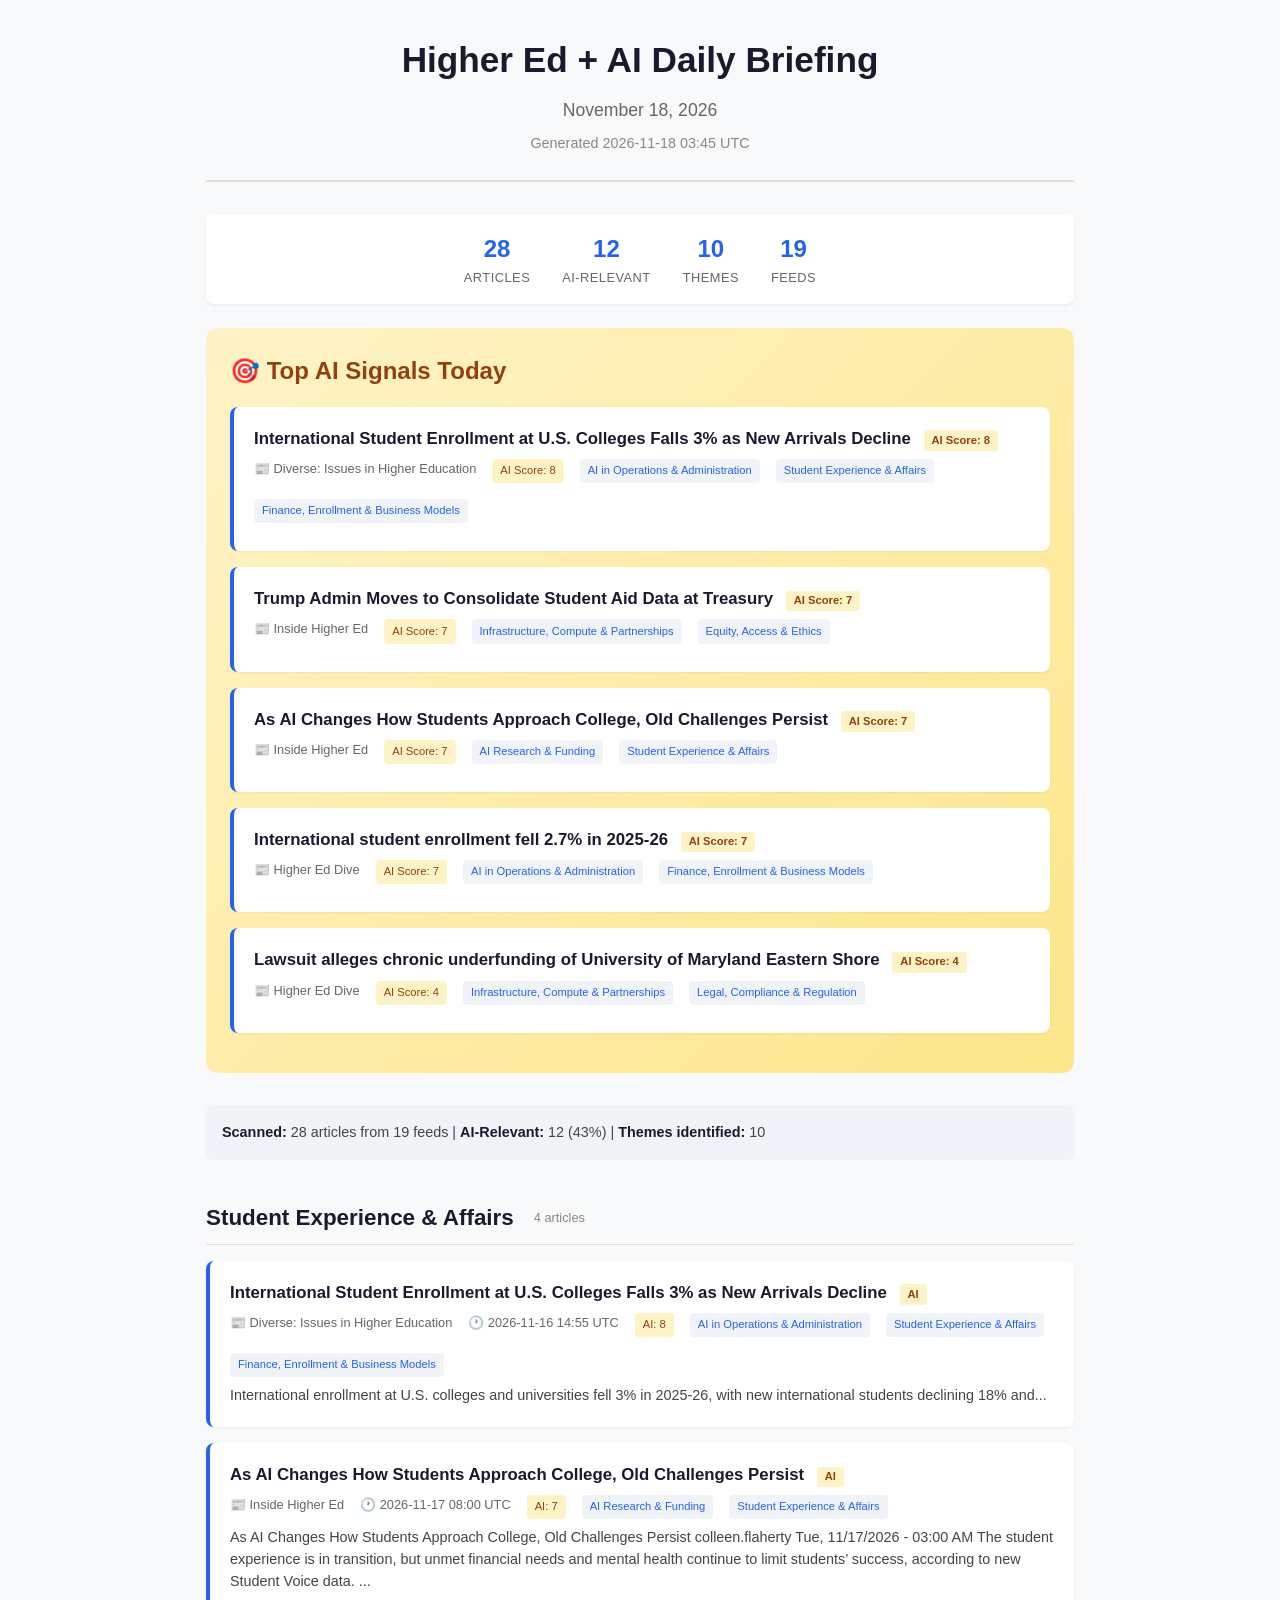
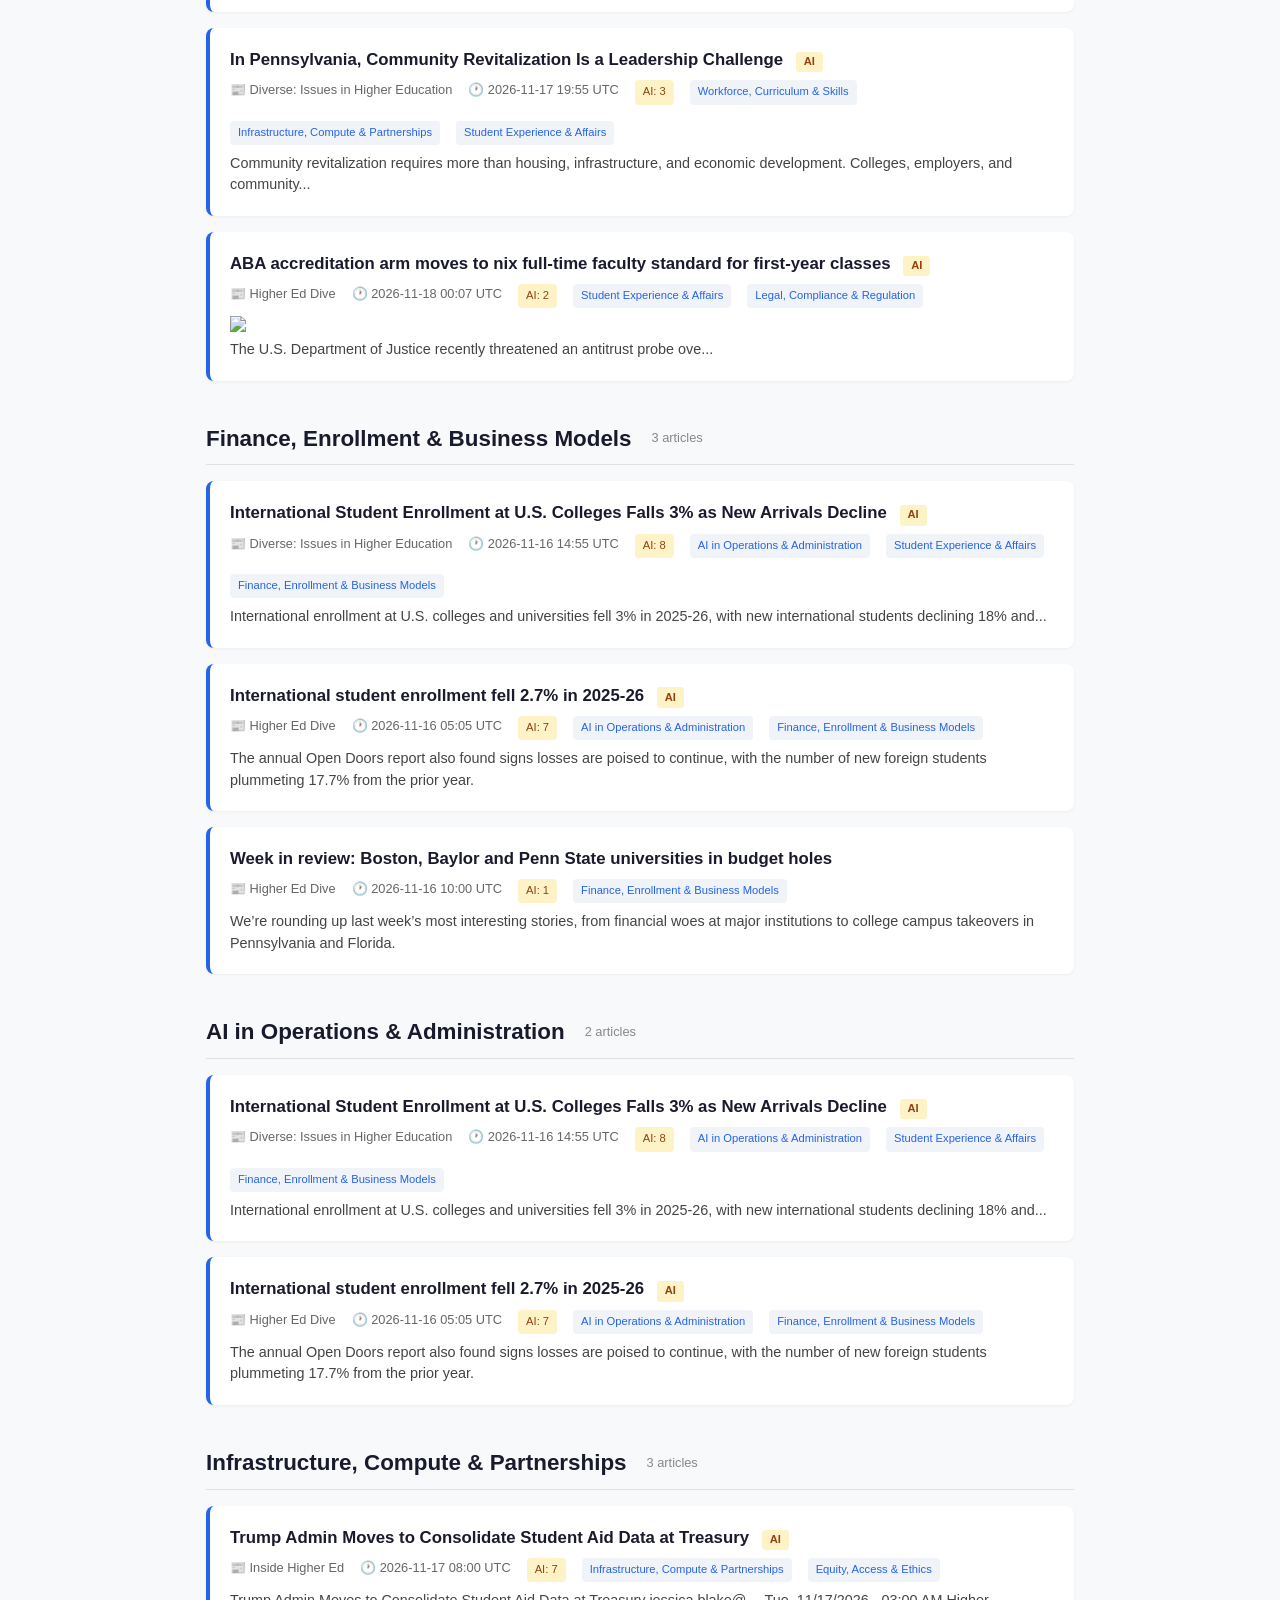
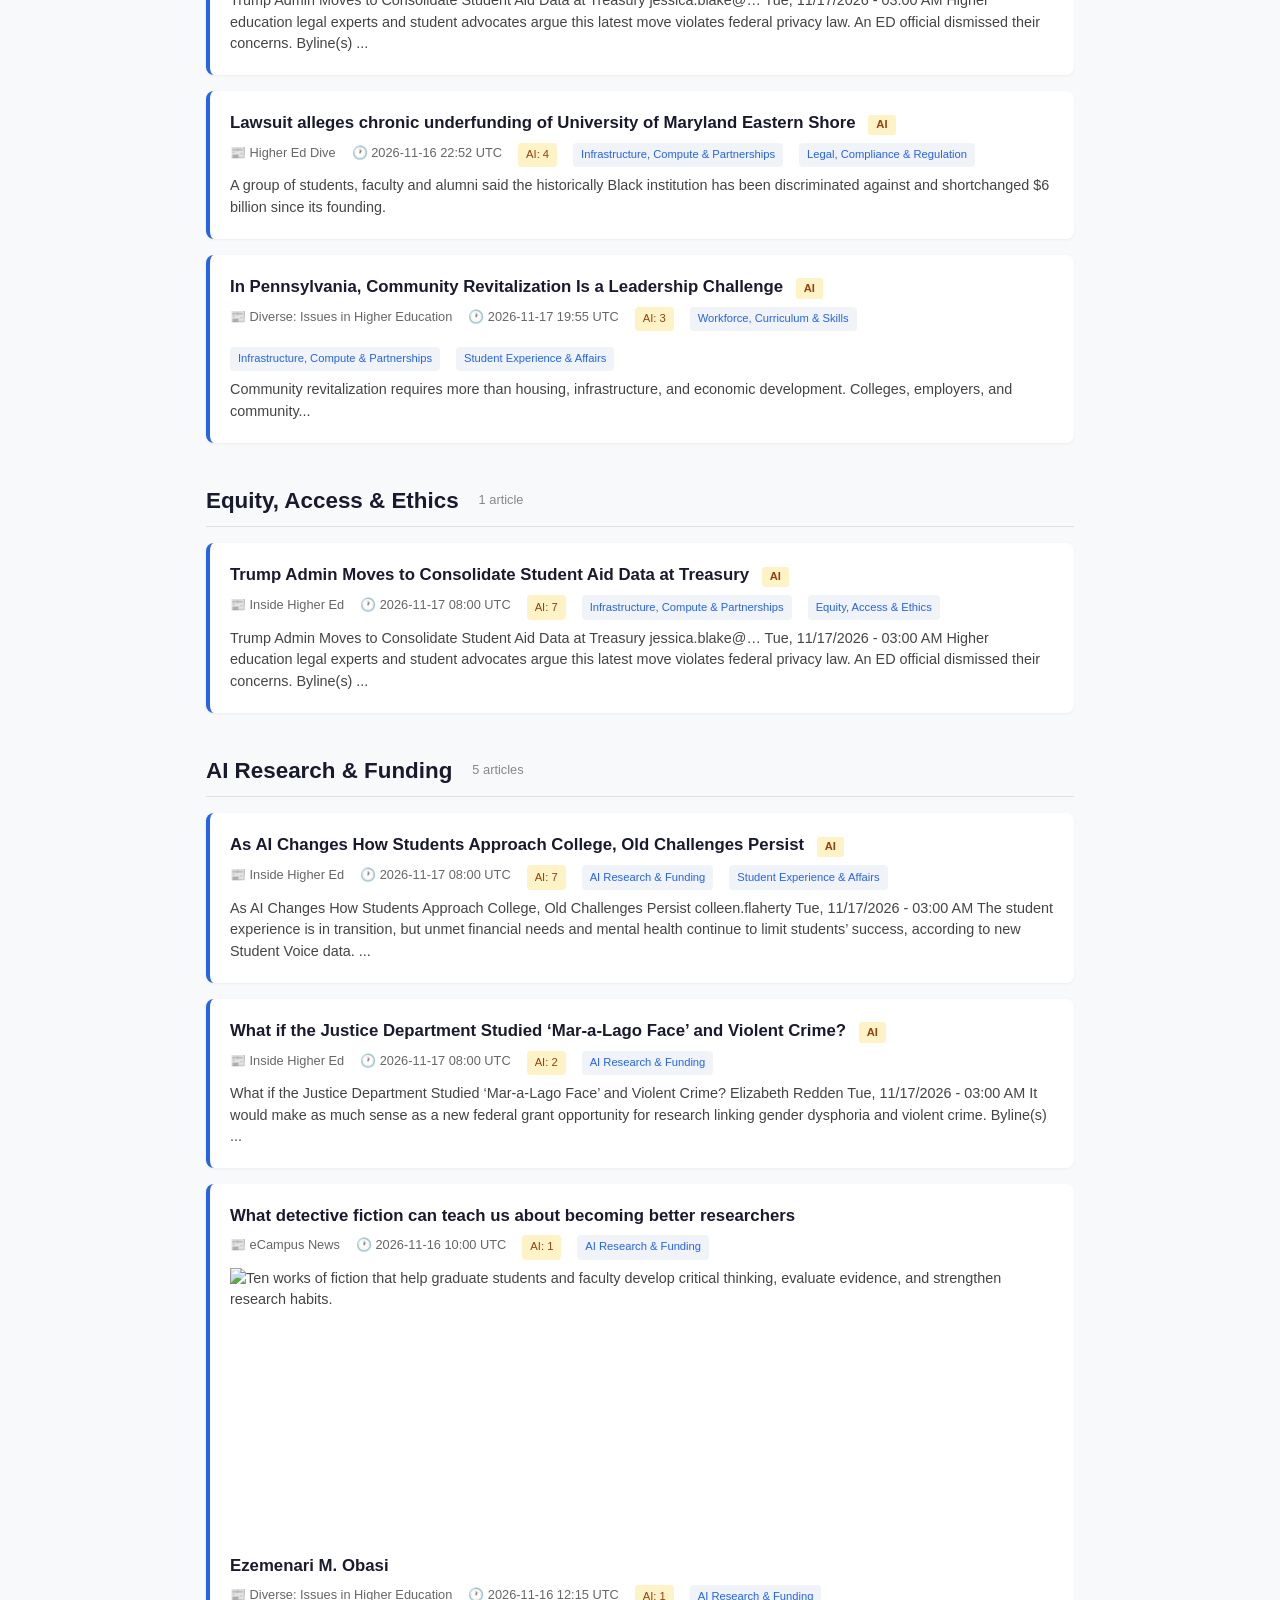
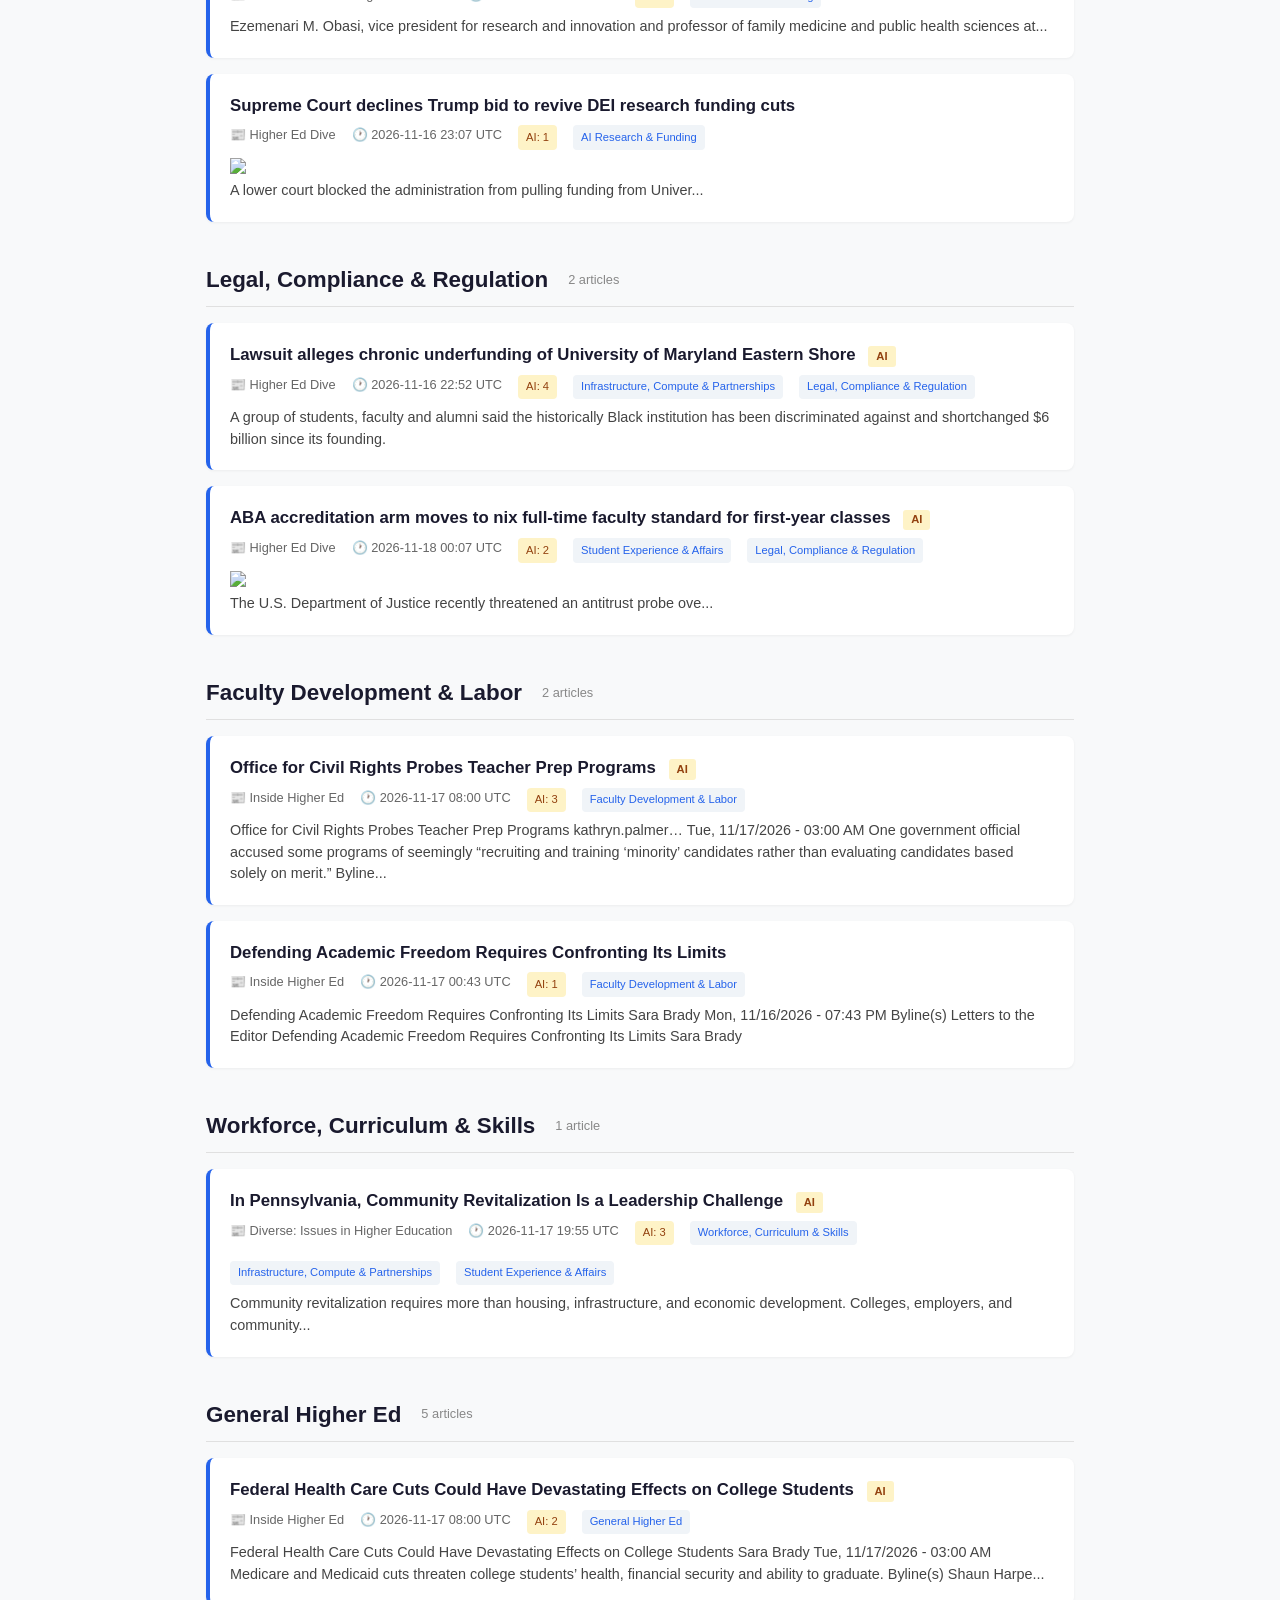
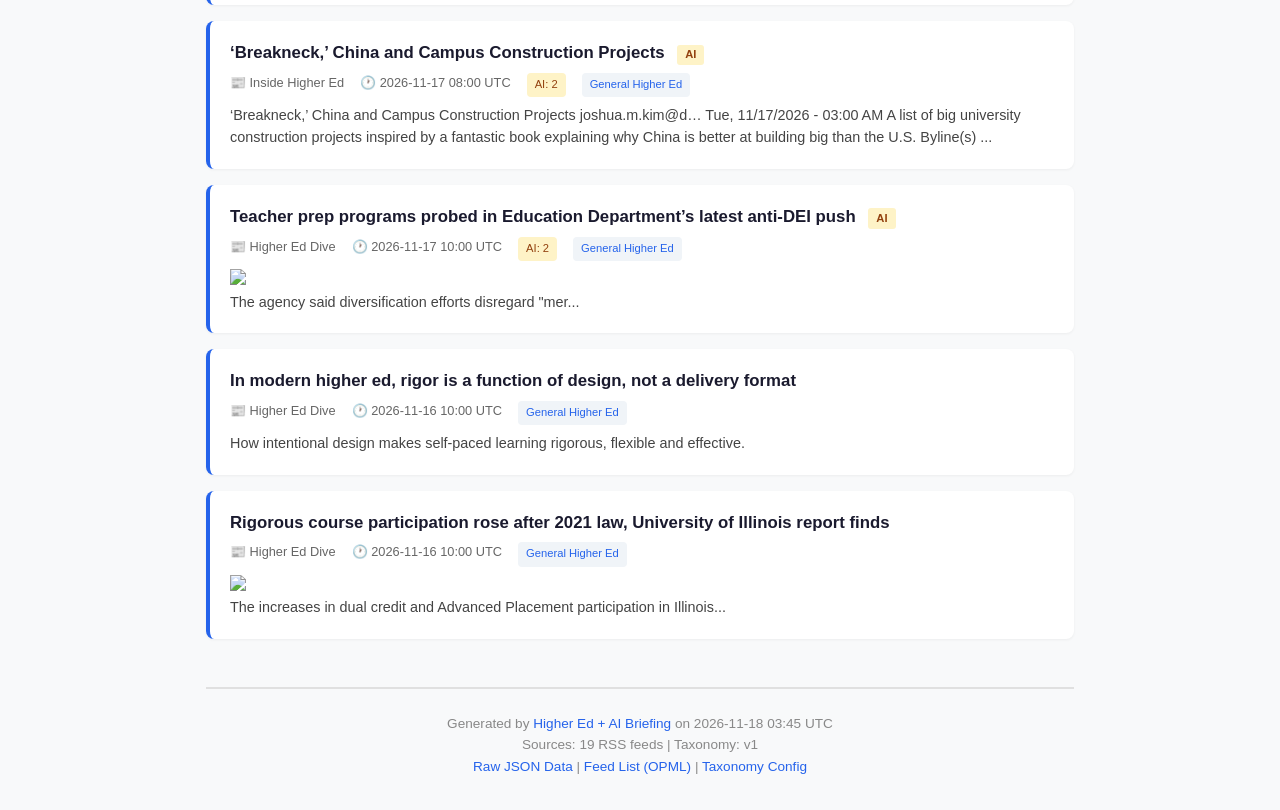
==== docs/index.html @ 95e01eb3 "Initial commit: Higher Ed + AI Daily Briefing" ====
<!DOCTYPE html>
<html lang="en">
<head>
    <meta charset="UTF-8">
    <meta name="viewport" content="width=device-width, initial-scale=1.0">
    <title>Higher Ed + AI Daily Briefing — November 18, 2026</title>
    <style>
        * { box-sizing: border-box; margin: 0; padding: 0; }
        body {
            font-family: -apple-system, BlinkMacSystemFont, 'Segoe UI', Roboto, Oxygen, Ubuntu, sans-serif;
            line-height: 1.6;
            color: #1a1a2e;
            background: #f8f9fa;
            max-width: 900px;
            margin: 0 auto;
            padding: 2rem 1rem;
        }
        header {
            text-align: center;
            margin-bottom: 2rem;
            padding-bottom: 1.5rem;
            border-bottom: 2px solid #e0e0e0;
        }
        h1 { font-size: 2.2rem; color: #1a1a2e; margin-bottom: 0.5rem; }
        .subtitle { color: #666; font-size: 1.1rem; }
        .meta { color: #888; font-size: 0.9rem; margin-top: 0.5rem; }

        .stats-bar {
            display: flex;
            justify-content: center;
            gap: 2rem;
            margin: 1.5rem 0;
            padding: 1rem;
            background: white;
            border-radius: 8px;
            box-shadow: 0 2px 4px rgba(0,0,0,0.05);
            flex-wrap: wrap;
        }
        .stat { text-align: center; }
        .stat-value { font-size: 1.5rem; font-weight: 700; color: #2563eb; }
        .stat-label { font-size: 0.8rem; color: #666; text-transform: uppercase; letter-spacing: 0.5px; }

        .section { margin: 2.5rem 0; }
        .section-header {
            display: flex;
            align-items: center;
            gap: 0.75rem;
            margin-bottom: 1rem;
            padding-bottom: 0.5rem;
            border-bottom: 1px solid #e0e0e0;
        }
        .section-header h2 { font-size: 1.4rem; color: #1a1a2e; }
        .theme-badge {
            background: #2563eb;
            color: white;
            padding: 0.2rem 0.6rem;
            border-radius: 4px;
            font-size: 0.75rem;
            font-weight: 600;
        }

        .article-list { list-style: none; }
        .article-item {
            background: white;
            border-radius: 8px;
            padding: 1.25rem;
            margin-bottom: 1rem;
            box-shadow: 0 1px 3px rgba(0,0,0,0.05);
            border-left: 4px solid #2563eb;
            transition: transform 0.15s, box-shadow 0.15s;
        }
        .article-item:hover {
            transform: translateY(-2px);
            box-shadow: 0 4px 12px rgba(0,0,0,0.1);
        }
        .article-title {
            font-size: 1.05rem;
            font-weight: 600;
            color: #1a1a2e;
            margin-bottom: 0.5rem;
            line-height: 1.4;
        }
        .article-title a { color: inherit; text-decoration: none; }
        .article-title a:hover { color: #2563eb; text-decoration: underline; }
        .article-meta {
            display: flex;
            flex-wrap: wrap;
            gap: 1rem;
            font-size: 0.8rem;
            color: #666;
            margin-bottom: 0.5rem;
        }
        .meta-tag {
            display: inline-flex;
            align-items: center;
            gap: 0.3rem;
            background: #f0f4f8;
            padding: 0.2rem 0.5rem;
            border-radius: 4px;
            font-size: 0.7rem;
            font-weight: 500;
            color: #2563eb;
        }
        .ai-score {
            background: #fef3c7;
            color: #92400e;
        }
        .article-summary {
            font-size: 0.9rem;
            color: #444;
            line-height: 1.5;
        }

        .top-signals {
            background: linear-gradient(135deg, #fef3c7 0%, #fde68a 100%);
            border-radius: 12px;
            padding: 1.5rem;
            margin-bottom: 2rem;
        }
        .top-signals h2 { color: #92400e; margin-bottom: 1rem; }

        .stats-summary {
            background: #f0f4f8;
            border-radius: 8px;
            padding: 1rem;
            margin: 1.5rem 0;
            font-size: 0.9rem;
            color: #444;
        }
        .stats-summary strong { color: #1a1a2e; }

        .ai-badge {
            display: inline-block;
            background: #fef3c7;
            color: #92400e;
            padding: 0.15rem 0.5rem;
            border-radius: 3px;
            font-size: 0.7rem;
            font-weight: 600;
            margin-left: 0.5rem;
        }

        footer {
            margin-top: 3rem;
            padding-top: 1.5rem;
            border-top: 2px solid #e0e0e0;
            text-align: center;
            color: #888;
            font-size: 0.85rem;
        }
        footer a { color: #2563eb; text-decoration: none; }
        footer a:hover { text-decoration: underline; }

        .theme-count { color: #888; font-size: 0.8rem; margin-left: 0.5rem; }

        @media (max-width: 600px) {
            body { padding: 1rem; }
            h1 { font-size: 1.8rem; }
            .stats-bar { gap: 1rem; }
            .article-item { padding: 1rem; }
        }
    </style>
</head>
<body>
    <header>
        <h1>Higher Ed + AI Daily Briefing</h1>
        <div class="subtitle">November 18, 2026</div>
        <div class="meta">Generated 2026-11-18 03:45 UTC</div>
    </header>

    <div class="stats-bar">
        <div class="stat">
            <div class="stat-value">28</div>
            <div class="stat-label">Articles</div>
        </div>
        <div class="stat">
            <div class="stat-value">12</div>
            <div class="stat-label">AI-Relevant</div>
        </div>
        <div class="stat">
            <div class="stat-value">10</div>
            <div class="stat-label">Themes</div>
        </div>
        <div class="stat">
            <div class="stat-value">19</div>
            <div class="stat-label">Feeds</div>
        </div>
    </div>

    
    <section class="top-signals">
        <h2>🎯 Top AI Signals Today</h2>
        <ul class="article-list">
            
            <li class="article-item">
                <div class="article-title">
                    <a href="https://www.theeduledger.com/institutions/article/16541567/international-student-enrollment-at-us-colleges-falls-3-as-new-arrivals-decline" target="_blank" rel="noopener">International Student Enrollment at U.S. Colleges Falls 3% as New Arrivals Decline</a>
                    <span class="ai-badge">AI Score: 8</span>
                </div>
                <div class="article-meta">
                    <span>📰 Diverse: Issues in Higher Education</span>
                    <span class="meta-tag ai-score">AI Score: 8</span>
                    
                    <span class="meta-tag">AI in Operations & Administration</span>
                    
                    <span class="meta-tag">Student Experience & Affairs</span>
                    
                    <span class="meta-tag">Finance, Enrollment & Business Models</span>
                    
                </div>
            </li>
            
            <li class="article-item">
                <div class="article-title">
                    <a href="https://www.insidehighered.com/news/government/student-aid-policy/2026/11/17/trump-admin-consolidate-student-aid-data-treasury" target="_blank" rel="noopener">Trump Admin Moves to Consolidate Student Aid Data at Treasury</a>
                    <span class="ai-badge">AI Score: 7</span>
                </div>
                <div class="article-meta">
                    <span>📰 Inside Higher Ed</span>
                    <span class="meta-tag ai-score">AI Score: 7</span>
                    
                    <span class="meta-tag">Infrastructure, Compute & Partnerships</span>
                    
                    <span class="meta-tag">Equity, Access & Ethics</span>
                    
                </div>
            </li>
            
            <li class="article-item">
                <div class="article-title">
                    <a href="https://www.insidehighered.com/news/student-success/academic-life/2026/11/17/ai-changing-college-old-challenges-persist" target="_blank" rel="noopener">As AI Changes How Students Approach College, Old Challenges Persist</a>
                    <span class="ai-badge">AI Score: 7</span>
                </div>
                <div class="article-meta">
                    <span>📰 Inside Higher Ed</span>
                    <span class="meta-tag ai-score">AI Score: 7</span>
                    
                    <span class="meta-tag">AI Research & Funding</span>
                    
                    <span class="meta-tag">Student Experience & Affairs</span>
                    
                </div>
            </li>
            
            <li class="article-item">
                <div class="article-title">
                    <a href="https://www.highereddive.com/news/international-student-enrollment-fell-27-in-2025-26/874661/" target="_blank" rel="noopener">International student enrollment fell 2.7% in 2025-26</a>
                    <span class="ai-badge">AI Score: 7</span>
                </div>
                <div class="article-meta">
                    <span>📰 Higher Ed Dive</span>
                    <span class="meta-tag ai-score">AI Score: 7</span>
                    
                    <span class="meta-tag">AI in Operations & Administration</span>
                    
                    <span class="meta-tag">Finance, Enrollment & Business Models</span>
                    
                </div>
            </li>
            
            <li class="article-item">
                <div class="article-title">
                    <a href="https://www.highereddive.com/news/lawsuit-alleges-chronic-underfunding-of-university-of-maryland-eastern-shor/874815/" target="_blank" rel="noopener">Lawsuit alleges chronic underfunding of University of Maryland Eastern Shore</a>
                    <span class="ai-badge">AI Score: 4</span>
                </div>
                <div class="article-meta">
                    <span>📰 Higher Ed Dive</span>
                    <span class="meta-tag ai-score">AI Score: 4</span>
                    
                    <span class="meta-tag">Infrastructure, Compute & Partnerships</span>
                    
                    <span class="meta-tag">Legal, Compliance & Regulation</span>
                    
                </div>
            </li>
            
        </ul>
    </section>
    

    <div class="stats-summary">
        <strong>Scanned:</strong> 28 articles from 19 feeds |
        <strong>AI-Relevant:</strong> 12 (43%) |
        <strong>Themes identified:</strong> 10
    </div>

    
    <section class="section">
        <div class="section-header">
            <h2>Student Experience & Affairs</h2>
            <span class="theme-count">4 articles</span>
        </div>
        <ul class="article-list">
            
            <li class="article-item">
                <div class="article-title">
                    <a href="https://www.theeduledger.com/institutions/article/16541567/international-student-enrollment-at-us-colleges-falls-3-as-new-arrivals-decline" target="_blank" rel="noopener">International Student Enrollment at U.S. Colleges Falls 3% as New Arrivals Decline</a>
                    
                    <span class="ai-badge">AI</span>
                    
                </div>
                <div class="article-meta">
                    <span>📰 Diverse: Issues in Higher Education</span>
                    
                    <span>🕐 2026-11-16 14:55 UTC</span>
                    
                    
                    <span class="meta-tag ai-score">AI: 8</span>
                    
                    
                    <span class="meta-tag">AI in Operations & Administration</span>
                    
                    <span class="meta-tag">Student Experience & Affairs</span>
                    
                    <span class="meta-tag">Finance, Enrollment & Business Models</span>
                    
                </div>
                
                <div class="article-summary">
                    International enrollment at U.S. colleges and universities fell 3% in 2025-26, with new international students declining 18% and...
                </div>
                
            </li>
            
            <li class="article-item">
                <div class="article-title">
                    <a href="https://www.insidehighered.com/news/student-success/academic-life/2026/11/17/ai-changing-college-old-challenges-persist" target="_blank" rel="noopener">As AI Changes How Students Approach College, Old Challenges Persist</a>
                    
                    <span class="ai-badge">AI</span>
                    
                </div>
                <div class="article-meta">
                    <span>📰 Inside Higher Ed</span>
                    
                    <span>🕐 2026-11-17 08:00 UTC</span>
                    
                    
                    <span class="meta-tag ai-score">AI: 7</span>
                    
                    
                    <span class="meta-tag">AI Research & Funding</span>
                    
                    <span class="meta-tag">Student Experience & Affairs</span>
                    
                </div>
                
                <div class="article-summary">
                    As AI Changes How Students Approach College, Old Challenges Persist

              


      
colleen.flaherty

Tue, 11/17/2026 - 03:00 AM

The student experience is in transition, but unmet financial needs and mental health continue to limit students’ success, according to new Student Voice data.
  ...
                </div>
                
            </li>
            
            <li class="article-item">
                <div class="article-title">
                    <a href="https://www.theeduledger.com/opinion/article/16541853/in-pennsylvania-community-revitalization-is-a-leadership-challenge" target="_blank" rel="noopener">In Pennsylvania, Community Revitalization Is a Leadership Challenge</a>
                    
                    <span class="ai-badge">AI</span>
                    
                </div>
                <div class="article-meta">
                    <span>📰 Diverse: Issues in Higher Education</span>
                    
                    <span>🕐 2026-11-17 19:55 UTC</span>
                    
                    
                    <span class="meta-tag ai-score">AI: 3</span>
                    
                    
                    <span class="meta-tag">Workforce, Curriculum & Skills</span>
                    
                    <span class="meta-tag">Infrastructure, Compute & Partnerships</span>
                    
                    <span class="meta-tag">Student Experience & Affairs</span>
                    
                </div>
                
                <div class="article-summary">
                    Community revitalization requires more than housing, infrastructure, and economic development. Colleges, employers, and community...
                </div>
                
            </li>
            
            <li class="article-item">
                <div class="article-title">
                    <a href="https://www.highereddive.com/news/aba-accreditation-arm-moves-to-nix-full-time-faculty-standard-for-first-yea/874998/" target="_blank" rel="noopener">ABA accreditation arm moves to nix full-time faculty standard for first-year classes</a>
                    
                    <span class="ai-badge">AI</span>
                    
                </div>
                <div class="article-meta">
                    <span>📰 Higher Ed Dive</span>
                    
                    <span>🕐 2026-11-18 00:07 UTC</span>
                    
                    
                    <span class="meta-tag ai-score">AI: 2</span>
                    
                    
                    <span class="meta-tag">Student Experience & Affairs</span>
                    
                    <span class="meta-tag">Legal, Compliance & Regulation</span>
                    
                </div>
                
                <div class="article-summary">
                    <figure><div><img src="https://imgproxy.divecdn.com/Zakk90H8Y-fWsalWCZ9yB6gvzeLTZS_WMsu8mpM3ijw/g:ce/rs:fill:1600:900:1/Z3M6Ly9kaXZlc2l0ZS1zdG9yYWdlL2RpdmVpbWFnZS9HZXR0eUltYWdlcy0xMDMzMDkxNjBfMS5qcGc=.webp" /></div></figure><p>The U.S. Department of Justice recently threatened an antitrust probe ove...
                </div>
                
            </li>
            
        </ul>
    </section>
    
    <section class="section">
        <div class="section-header">
            <h2>Finance, Enrollment & Business Models</h2>
            <span class="theme-count">3 articles</span>
        </div>
        <ul class="article-list">
            
            <li class="article-item">
                <div class="article-title">
                    <a href="https://www.theeduledger.com/institutions/article/16541567/international-student-enrollment-at-us-colleges-falls-3-as-new-arrivals-decline" target="_blank" rel="noopener">International Student Enrollment at U.S. Colleges Falls 3% as New Arrivals Decline</a>
                    
                    <span class="ai-badge">AI</span>
                    
                </div>
                <div class="article-meta">
                    <span>📰 Diverse: Issues in Higher Education</span>
                    
                    <span>🕐 2026-11-16 14:55 UTC</span>
                    
                    
                    <span class="meta-tag ai-score">AI: 8</span>
                    
                    
                    <span class="meta-tag">AI in Operations & Administration</span>
                    
                    <span class="meta-tag">Student Experience & Affairs</span>
                    
                    <span class="meta-tag">Finance, Enrollment & Business Models</span>
                    
                </div>
                
                <div class="article-summary">
                    International enrollment at U.S. colleges and universities fell 3% in 2025-26, with new international students declining 18% and...
                </div>
                
            </li>
            
            <li class="article-item">
                <div class="article-title">
                    <a href="https://www.highereddive.com/news/international-student-enrollment-fell-27-in-2025-26/874661/" target="_blank" rel="noopener">International student enrollment fell 2.7% in 2025-26</a>
                    
                    <span class="ai-badge">AI</span>
                    
                </div>
                <div class="article-meta">
                    <span>📰 Higher Ed Dive</span>
                    
                    <span>🕐 2026-11-16 05:05 UTC</span>
                    
                    
                    <span class="meta-tag ai-score">AI: 7</span>
                    
                    
                    <span class="meta-tag">AI in Operations & Administration</span>
                    
                    <span class="meta-tag">Finance, Enrollment & Business Models</span>
                    
                </div>
                
                <div class="article-summary">
                    <p>The annual Open Doors report also found signs losses are poised to continue, with the number of new foreign students plummeting 17.7% from the prior year.</p>
                </div>
                
            </li>
            
            <li class="article-item">
                <div class="article-title">
                    <a href="https://www.highereddive.com/news/week-in-review-boston-baylor-and-penn-state-universities-in-budget-holes/874685/" target="_blank" rel="noopener">Week in review: Boston, Baylor and Penn State universities in budget holes</a>
                    
                </div>
                <div class="article-meta">
                    <span>📰 Higher Ed Dive</span>
                    
                    <span>🕐 2026-11-16 10:00 UTC</span>
                    
                    
                    <span class="meta-tag ai-score">AI: 1</span>
                    
                    
                    <span class="meta-tag">Finance, Enrollment & Business Models</span>
                    
                </div>
                
                <div class="article-summary">
                    <p>We’re rounding up last week’s most interesting stories, from financial woes at major institutions to college campus takeovers in Pennsylvania and Florida.</p>
                </div>
                
            </li>
            
        </ul>
    </section>
    
    <section class="section">
        <div class="section-header">
            <h2>AI in Operations & Administration</h2>
            <span class="theme-count">2 articles</span>
        </div>
        <ul class="article-list">
            
            <li class="article-item">
                <div class="article-title">
                    <a href="https://www.theeduledger.com/institutions/article/16541567/international-student-enrollment-at-us-colleges-falls-3-as-new-arrivals-decline" target="_blank" rel="noopener">International Student Enrollment at U.S. Colleges Falls 3% as New Arrivals Decline</a>
                    
                    <span class="ai-badge">AI</span>
                    
                </div>
                <div class="article-meta">
                    <span>📰 Diverse: Issues in Higher Education</span>
                    
                    <span>🕐 2026-11-16 14:55 UTC</span>
                    
                    
                    <span class="meta-tag ai-score">AI: 8</span>
                    
                    
                    <span class="meta-tag">AI in Operations & Administration</span>
                    
                    <span class="meta-tag">Student Experience & Affairs</span>
                    
                    <span class="meta-tag">Finance, Enrollment & Business Models</span>
                    
                </div>
                
                <div class="article-summary">
                    International enrollment at U.S. colleges and universities fell 3% in 2025-26, with new international students declining 18% and...
                </div>
                
            </li>
            
            <li class="article-item">
                <div class="article-title">
                    <a href="https://www.highereddive.com/news/international-student-enrollment-fell-27-in-2025-26/874661/" target="_blank" rel="noopener">International student enrollment fell 2.7% in 2025-26</a>
                    
                    <span class="ai-badge">AI</span>
                    
                </div>
                <div class="article-meta">
                    <span>📰 Higher Ed Dive</span>
                    
                    <span>🕐 2026-11-16 05:05 UTC</span>
                    
                    
                    <span class="meta-tag ai-score">AI: 7</span>
                    
                    
                    <span class="meta-tag">AI in Operations & Administration</span>
                    
                    <span class="meta-tag">Finance, Enrollment & Business Models</span>
                    
                </div>
                
                <div class="article-summary">
                    <p>The annual Open Doors report also found signs losses are poised to continue, with the number of new foreign students plummeting 17.7% from the prior year.</p>
                </div>
                
            </li>
            
        </ul>
    </section>
    
    <section class="section">
        <div class="section-header">
            <h2>Infrastructure, Compute & Partnerships</h2>
            <span class="theme-count">3 articles</span>
        </div>
        <ul class="article-list">
            
            <li class="article-item">
                <div class="article-title">
                    <a href="https://www.insidehighered.com/news/government/student-aid-policy/2026/11/17/trump-admin-consolidate-student-aid-data-treasury" target="_blank" rel="noopener">Trump Admin Moves to Consolidate Student Aid Data at Treasury</a>
                    
                    <span class="ai-badge">AI</span>
                    
                </div>
                <div class="article-meta">
                    <span>📰 Inside Higher Ed</span>
                    
                    <span>🕐 2026-11-17 08:00 UTC</span>
                    
                    
                    <span class="meta-tag ai-score">AI: 7</span>
                    
                    
                    <span class="meta-tag">Infrastructure, Compute & Partnerships</span>
                    
                    <span class="meta-tag">Equity, Access & Ethics</span>
                    
                </div>
                
                <div class="article-summary">
                    Trump Admin Moves to Consolidate Student Aid Data at Treasury

              


      
jessica.blake@…

Tue, 11/17/2026 - 03:00 AM

Higher education legal experts and student advocates argue this latest move violates federal privacy law. An ED official dismissed their concerns.
  
    Byline(s)
    ...
                </div>
                
            </li>
            
            <li class="article-item">
                <div class="article-title">
                    <a href="https://www.highereddive.com/news/lawsuit-alleges-chronic-underfunding-of-university-of-maryland-eastern-shor/874815/" target="_blank" rel="noopener">Lawsuit alleges chronic underfunding of University of Maryland Eastern Shore</a>
                    
                    <span class="ai-badge">AI</span>
                    
                </div>
                <div class="article-meta">
                    <span>📰 Higher Ed Dive</span>
                    
                    <span>🕐 2026-11-16 22:52 UTC</span>
                    
                    
                    <span class="meta-tag ai-score">AI: 4</span>
                    
                    
                    <span class="meta-tag">Infrastructure, Compute & Partnerships</span>
                    
                    <span class="meta-tag">Legal, Compliance & Regulation</span>
                    
                </div>
                
                <div class="article-summary">
                    <p>A group of students, faculty and alumni said the historically Black institution has been discriminated against and shortchanged $6 billion since its founding.</p>
                </div>
                
            </li>
            
            <li class="article-item">
                <div class="article-title">
                    <a href="https://www.theeduledger.com/opinion/article/16541853/in-pennsylvania-community-revitalization-is-a-leadership-challenge" target="_blank" rel="noopener">In Pennsylvania, Community Revitalization Is a Leadership Challenge</a>
                    
                    <span class="ai-badge">AI</span>
                    
                </div>
                <div class="article-meta">
                    <span>📰 Diverse: Issues in Higher Education</span>
                    
                    <span>🕐 2026-11-17 19:55 UTC</span>
                    
                    
                    <span class="meta-tag ai-score">AI: 3</span>
                    
                    
                    <span class="meta-tag">Workforce, Curriculum & Skills</span>
                    
                    <span class="meta-tag">Infrastructure, Compute & Partnerships</span>
                    
                    <span class="meta-tag">Student Experience & Affairs</span>
                    
                </div>
                
                <div class="article-summary">
                    Community revitalization requires more than housing, infrastructure, and economic development. Colleges, employers, and community...
                </div>
                
            </li>
            
        </ul>
    </section>
    
    <section class="section">
        <div class="section-header">
            <h2>Equity, Access & Ethics</h2>
            <span class="theme-count">1 article</span>
        </div>
        <ul class="article-list">
            
            <li class="article-item">
                <div class="article-title">
                    <a href="https://www.insidehighered.com/news/government/student-aid-policy/2026/11/17/trump-admin-consolidate-student-aid-data-treasury" target="_blank" rel="noopener">Trump Admin Moves to Consolidate Student Aid Data at Treasury</a>
                    
                    <span class="ai-badge">AI</span>
                    
                </div>
                <div class="article-meta">
                    <span>📰 Inside Higher Ed</span>
                    
                    <span>🕐 2026-11-17 08:00 UTC</span>
                    
                    
                    <span class="meta-tag ai-score">AI: 7</span>
                    
                    
                    <span class="meta-tag">Infrastructure, Compute & Partnerships</span>
                    
                    <span class="meta-tag">Equity, Access & Ethics</span>
                    
                </div>
                
                <div class="article-summary">
                    Trump Admin Moves to Consolidate Student Aid Data at Treasury

              


      
jessica.blake@…

Tue, 11/17/2026 - 03:00 AM

Higher education legal experts and student advocates argue this latest move violates federal privacy law. An ED official dismissed their concerns.
  
    Byline(s)
    ...
                </div>
                
            </li>
            
        </ul>
    </section>
    
    <section class="section">
        <div class="section-header">
            <h2>AI Research & Funding</h2>
            <span class="theme-count">5 articles</span>
        </div>
        <ul class="article-list">
            
            <li class="article-item">
                <div class="article-title">
                    <a href="https://www.insidehighered.com/news/student-success/academic-life/2026/11/17/ai-changing-college-old-challenges-persist" target="_blank" rel="noopener">As AI Changes How Students Approach College, Old Challenges Persist</a>
                    
                    <span class="ai-badge">AI</span>
                    
                </div>
                <div class="article-meta">
                    <span>📰 Inside Higher Ed</span>
                    
                    <span>🕐 2026-11-17 08:00 UTC</span>
                    
                    
                    <span class="meta-tag ai-score">AI: 7</span>
                    
                    
                    <span class="meta-tag">AI Research & Funding</span>
                    
                    <span class="meta-tag">Student Experience & Affairs</span>
                    
                </div>
                
                <div class="article-summary">
                    As AI Changes How Students Approach College, Old Challenges Persist

              


      
colleen.flaherty

Tue, 11/17/2026 - 03:00 AM

The student experience is in transition, but unmet financial needs and mental health continue to limit students’ success, according to new Student Voice data.
  ...
                </div>
                
            </li>
            
            <li class="article-item">
                <div class="article-title">
                    <a href="https://www.insidehighered.com/opinion/views/2026/11/17/research-questions-we-ask-matter-opinion" target="_blank" rel="noopener">What if the Justice Department Studied ‘Mar-a-Lago Face’ and Violent Crime?</a>
                    
                    <span class="ai-badge">AI</span>
                    
                </div>
                <div class="article-meta">
                    <span>📰 Inside Higher Ed</span>
                    
                    <span>🕐 2026-11-17 08:00 UTC</span>
                    
                    
                    <span class="meta-tag ai-score">AI: 2</span>
                    
                    
                    <span class="meta-tag">AI Research & Funding</span>
                    
                </div>
                
                <div class="article-summary">
                    What if the Justice Department Studied ‘Mar-a-Lago Face’ and Violent Crime?

              


      
Elizabeth Redden

Tue, 11/17/2026 - 03:00 AM

It would make as much sense as a new federal grant opportunity for research linking gender dysphoria and violent crime.
  
    Byline(s)
          
     ...
                </div>
                
            </li>
            
            <li class="article-item">
                <div class="article-title">
                    <a href="https://www.ecampusnews.com/teaching-learning/2026/11/16/what-detective-fiction-can-teach-us-about-becoming-better-researchers/" target="_blank" rel="noopener">What detective fiction can teach us about becoming better researchers</a>
                    
                </div>
                <div class="article-meta">
                    <span>📰 eCampus News</span>
                    
                    <span>🕐 2026-11-16 10:00 UTC</span>
                    
                    
                    <span class="meta-tag ai-score">AI: 1</span>
                    
                    
                    <span class="meta-tag">AI Research & Funding</span>
                    
                </div>
                
                <div class="article-summary">
                    <p><img alt="Ten works of fiction that help graduate students and faculty develop critical thinking, evaluate evidence, and strengthen research habits." class="attachment- size- wp-post-image" height="286" src="https://www.ecampusnews.com/files/2026/11/students-research.jpg" style="float: left; marg...
                </div>
                
            </li>
            
            <li class="article-item">
                <div class="article-title">
                    <a href="https://www.theeduledger.com/on-the-move/article/16424350/ezemenari-m-obasi" target="_blank" rel="noopener">Ezemenari M. Obasi</a>
                    
                </div>
                <div class="article-meta">
                    <span>📰 Diverse: Issues in Higher Education</span>
                    
                    <span>🕐 2026-11-16 12:15 UTC</span>
                    
                    
                    <span class="meta-tag ai-score">AI: 1</span>
                    
                    
                    <span class="meta-tag">AI Research & Funding</span>
                    
                </div>
                
                <div class="article-summary">
                    Ezemenari M. Obasi, vice president for research and innovation and professor of family medicine and public health sciences at...
                </div>
                
            </li>
            
            <li class="article-item">
                <div class="article-title">
                    <a href="https://www.highereddive.com/news/supreme-court-declines-trump-bid-to-revive-dei-research-funding-cuts/874788/" target="_blank" rel="noopener">Supreme Court declines Trump bid to revive DEI research funding cuts</a>
                    
                </div>
                <div class="article-meta">
                    <span>📰 Higher Ed Dive</span>
                    
                    <span>🕐 2026-11-16 23:07 UTC</span>
                    
                    
                    <span class="meta-tag ai-score">AI: 1</span>
                    
                    
                    <span class="meta-tag">AI Research & Funding</span>
                    
                </div>
                
                <div class="article-summary">
                    <figure><div><img src="https://imgproxy.divecdn.com/JTNQAZHvbLChp4mlAMNCmL6emo6XpQCu6lgf2LMO148/g:ce/rs:fill:1600:900:1/Z3M6Ly9kaXZlc2l0ZS1zdG9yYWdlL2RpdmVpbWFnZS9TdXByZW1lX0NvdXJ0X0V4dGVybmFsXy5qcGc=.webp" /></div></figure><p>A lower court blocked the administration from pulling funding from Univer...
                </div>
                
            </li>
            
        </ul>
    </section>
    
    <section class="section">
        <div class="section-header">
            <h2>Legal, Compliance & Regulation</h2>
            <span class="theme-count">2 articles</span>
        </div>
        <ul class="article-list">
            
            <li class="article-item">
                <div class="article-title">
                    <a href="https://www.highereddive.com/news/lawsuit-alleges-chronic-underfunding-of-university-of-maryland-eastern-shor/874815/" target="_blank" rel="noopener">Lawsuit alleges chronic underfunding of University of Maryland Eastern Shore</a>
                    
                    <span class="ai-badge">AI</span>
                    
                </div>
                <div class="article-meta">
                    <span>📰 Higher Ed Dive</span>
                    
                    <span>🕐 2026-11-16 22:52 UTC</span>
                    
                    
                    <span class="meta-tag ai-score">AI: 4</span>
                    
                    
                    <span class="meta-tag">Infrastructure, Compute & Partnerships</span>
                    
                    <span class="meta-tag">Legal, Compliance & Regulation</span>
                    
                </div>
                
                <div class="article-summary">
                    <p>A group of students, faculty and alumni said the historically Black institution has been discriminated against and shortchanged $6 billion since its founding.</p>
                </div>
                
            </li>
            
            <li class="article-item">
                <div class="article-title">
                    <a href="https://www.highereddive.com/news/aba-accreditation-arm-moves-to-nix-full-time-faculty-standard-for-first-yea/874998/" target="_blank" rel="noopener">ABA accreditation arm moves to nix full-time faculty standard for first-year classes</a>
                    
                    <span class="ai-badge">AI</span>
                    
                </div>
                <div class="article-meta">
                    <span>📰 Higher Ed Dive</span>
                    
                    <span>🕐 2026-11-18 00:07 UTC</span>
                    
                    
                    <span class="meta-tag ai-score">AI: 2</span>
                    
                    
                    <span class="meta-tag">Student Experience & Affairs</span>
                    
                    <span class="meta-tag">Legal, Compliance & Regulation</span>
                    
                </div>
                
                <div class="article-summary">
                    <figure><div><img src="https://imgproxy.divecdn.com/Zakk90H8Y-fWsalWCZ9yB6gvzeLTZS_WMsu8mpM3ijw/g:ce/rs:fill:1600:900:1/Z3M6Ly9kaXZlc2l0ZS1zdG9yYWdlL2RpdmVpbWFnZS9HZXR0eUltYWdlcy0xMDMzMDkxNjBfMS5qcGc=.webp" /></div></figure><p>The U.S. Department of Justice recently threatened an antitrust probe ove...
                </div>
                
            </li>
            
        </ul>
    </section>
    
    <section class="section">
        <div class="section-header">
            <h2>Faculty Development & Labor</h2>
            <span class="theme-count">2 articles</span>
        </div>
        <ul class="article-list">
            
            <li class="article-item">
                <div class="article-title">
                    <a href="https://www.insidehighered.com/news/government/2026/11/17/ed-probes-teacher-prep-programs" target="_blank" rel="noopener">Office for Civil Rights Probes Teacher Prep Programs</a>
                    
                    <span class="ai-badge">AI</span>
                    
                </div>
                <div class="article-meta">
                    <span>📰 Inside Higher Ed</span>
                    
                    <span>🕐 2026-11-17 08:00 UTC</span>
                    
                    
                    <span class="meta-tag ai-score">AI: 3</span>
                    
                    
                    <span class="meta-tag">Faculty Development & Labor</span>
                    
                </div>
                
                <div class="article-summary">
                    Office for Civil Rights Probes Teacher Prep Programs

              


      
kathryn.palmer…

Tue, 11/17/2026 - 03:00 AM

One government official accused some programs of seemingly “recruiting and training ‘minority’ candidates rather than evaluating candidates based solely on merit.”
  
    Byline...
                </div>
                
            </li>
            
            <li class="article-item">
                <div class="article-title">
                    <a href="https://www.insidehighered.com/opinion/letters/2026/11/16/defending-academic-freedom-requires-confronting-its-limits" target="_blank" rel="noopener">Defending Academic Freedom Requires Confronting Its Limits</a>
                    
                </div>
                <div class="article-meta">
                    <span>📰 Inside Higher Ed</span>
                    
                    <span>🕐 2026-11-17 00:43 UTC</span>
                    
                    
                    <span class="meta-tag ai-score">AI: 1</span>
                    
                    
                    <span class="meta-tag">Faculty Development & Labor</span>
                    
                </div>
                
                <div class="article-summary">
                    Defending Academic Freedom Requires Confronting Its Limits

Sara Brady

Mon, 11/16/2026 - 07:43 PM


  
    Byline(s)
          
              Letters to the Editor
              
      
<span>Defending Academic Freedom Requires Confronting Its Limits</span>

<span><span>Sara Brady</span></span>

<s...
                </div>
                
            </li>
            
        </ul>
    </section>
    
    <section class="section">
        <div class="section-header">
            <h2>Workforce, Curriculum & Skills</h2>
            <span class="theme-count">1 article</span>
        </div>
        <ul class="article-list">
            
            <li class="article-item">
                <div class="article-title">
                    <a href="https://www.theeduledger.com/opinion/article/16541853/in-pennsylvania-community-revitalization-is-a-leadership-challenge" target="_blank" rel="noopener">In Pennsylvania, Community Revitalization Is a Leadership Challenge</a>
                    
                    <span class="ai-badge">AI</span>
                    
                </div>
                <div class="article-meta">
                    <span>📰 Diverse: Issues in Higher Education</span>
                    
                    <span>🕐 2026-11-17 19:55 UTC</span>
                    
                    
                    <span class="meta-tag ai-score">AI: 3</span>
                    
                    
                    <span class="meta-tag">Workforce, Curriculum & Skills</span>
                    
                    <span class="meta-tag">Infrastructure, Compute & Partnerships</span>
                    
                    <span class="meta-tag">Student Experience & Affairs</span>
                    
                </div>
                
                <div class="article-summary">
                    Community revitalization requires more than housing, infrastructure, and economic development. Colleges, employers, and community...
                </div>
                
            </li>
            
        </ul>
    </section>
    
    <section class="section">
        <div class="section-header">
            <h2>General Higher Ed</h2>
            <span class="theme-count">5 articles</span>
        </div>
        <ul class="article-list">
            
            <li class="article-item">
                <div class="article-title">
                    <a href="https://www.insidehighered.com/opinion/columns/resident-scholar/2026/11/17/federal-health-care-cuts-could-devastate-college" target="_blank" rel="noopener">Federal Health Care Cuts Could Have Devastating Effects on College Students</a>
                    
                    <span class="ai-badge">AI</span>
                    
                </div>
                <div class="article-meta">
                    <span>📰 Inside Higher Ed</span>
                    
                    <span>🕐 2026-11-17 08:00 UTC</span>
                    
                    
                    <span class="meta-tag ai-score">AI: 2</span>
                    
                    
                    <span class="meta-tag">General Higher Ed</span>
                    
                </div>
                
                <div class="article-summary">
                    Federal Health Care Cuts Could Have Devastating Effects on College Students

              


      
Sara Brady

Tue, 11/17/2026 - 03:00 AM

Medicare and Medicaid cuts threaten college students’ health, financial security and ability to graduate.
  
    Byline(s)
          
              Shaun Harpe...
                </div>
                
            </li>
            
            <li class="article-item">
                <div class="article-title">
                    <a href="https://www.insidehighered.com/opinion/columns/learning-innovation/2026/11/17/breakneck-china-and-campus-construction-projects" target="_blank" rel="noopener">‘Breakneck,’ China and Campus Construction Projects</a>
                    
                    <span class="ai-badge">AI</span>
                    
                </div>
                <div class="article-meta">
                    <span>📰 Inside Higher Ed</span>
                    
                    <span>🕐 2026-11-17 08:00 UTC</span>
                    
                    
                    <span class="meta-tag ai-score">AI: 2</span>
                    
                    
                    <span class="meta-tag">General Higher Ed</span>
                    
                </div>
                
                <div class="article-summary">
                    ‘Breakneck,’ China and Campus Construction Projects

              


      
joshua.m.kim@d…

Tue, 11/17/2026 - 03:00 AM

A list of big university construction projects inspired by a fantastic book explaining why China is better at building big than the U.S.
  
    Byline(s)
          
             ...
                </div>
                
            </li>
            
            <li class="article-item">
                <div class="article-title">
                    <a href="https://www.highereddive.com/news/teacher-prep-programs-probed-in-education-departments-latest-anti-dei-push/874831/" target="_blank" rel="noopener">Teacher prep programs probed in Education Department’s latest anti-DEI push</a>
                    
                    <span class="ai-badge">AI</span>
                    
                </div>
                <div class="article-meta">
                    <span>📰 Higher Ed Dive</span>
                    
                    <span>🕐 2026-11-17 10:00 UTC</span>
                    
                    
                    <span class="meta-tag ai-score">AI: 2</span>
                    
                    
                    <span class="meta-tag">General Higher Ed</span>
                    
                </div>
                
                <div class="article-summary">
                    <figure><div><img src="https://imgproxy.divecdn.com/TStR3thHkBWzdUY1eo_pFAnTJWJSvOMHLafkjZfMuaM/g:nowe:1985:178/c:3675:2076/rs:fill:1600:900:1/Z3M6Ly9kaXZlc2l0ZS1zdG9yYWdlL2RpdmVpbWFnZS9HZXR0eUltYWdlcy0xODQ5MjM0MTYuanBn.webp" /></div></figure><p>The agency said diversification efforts disregard "mer...
                </div>
                
            </li>
            
            <li class="article-item">
                <div class="article-title">
                    <a href="https://www.highereddive.com/spons/in-modern-higher-ed-rigor-is-a-function-of-design-not-a-delivery-format/874263/" target="_blank" rel="noopener">In modern higher ed, rigor is a function of design, not a delivery format</a>
                    
                </div>
                <div class="article-meta">
                    <span>📰 Higher Ed Dive</span>
                    
                    <span>🕐 2026-11-16 10:00 UTC</span>
                    
                    
                    
                    <span class="meta-tag">General Higher Ed</span>
                    
                </div>
                
                <div class="article-summary">
                    <p>How intentional design makes self-paced learning rigorous, flexible and effective.</p>
                </div>
                
            </li>
            
            <li class="article-item">
                <div class="article-title">
                    <a href="https://www.highereddive.com/news/rigorous-course-participation-rose-in-illinois-after-2021-law-report-finds/874604/" target="_blank" rel="noopener">Rigorous course participation rose after 2021 law, University of Illinois report finds</a>
                    
                </div>
                <div class="article-meta">
                    <span>📰 Higher Ed Dive</span>
                    
                    <span>🕐 2026-11-16 10:00 UTC</span>
                    
                    
                    
                    <span class="meta-tag">General Higher Ed</span>
                    
                </div>
                
                <div class="article-summary">
                    <figure><div><img src="https://imgproxy.divecdn.com/5mNdPV-uwGPcu4A5vioNvRGk9kSX9TlYWdlGdNH8bDQ/g:ce/rs:fill:1600:900:1/Z3M6Ly9kaXZlc2l0ZS1zdG9yYWdlL2RpdmVpbWFnZS9HZXR0eUltYWdlcy0xNzU0NTQ2ODYuanBn.webp" /></div></figure><p>The increases in dual credit and Advanced Placement participation in Illinois...
                </div>
                
            </li>
            
        </ul>
    </section>
    

    <footer>
        <p>Generated by <a href="https://github.com/addotson00/news-aggregator" target="_blank" rel="noopener">Higher Ed + AI Briefing</a> on 2026-11-18 03:45 UTC</p>
        <p>Sources: 19 RSS feeds | Taxonomy: v1</p>
        <p><a href="briefing.json" target="_blank">Raw JSON Data</a> | <a href="feeds.opml" target="_blank">Feed List (OPML)</a> | <a href="taxonomy.yaml" target="_blank">Taxonomy Config</a></p>
    </footer>
</body>
</html>
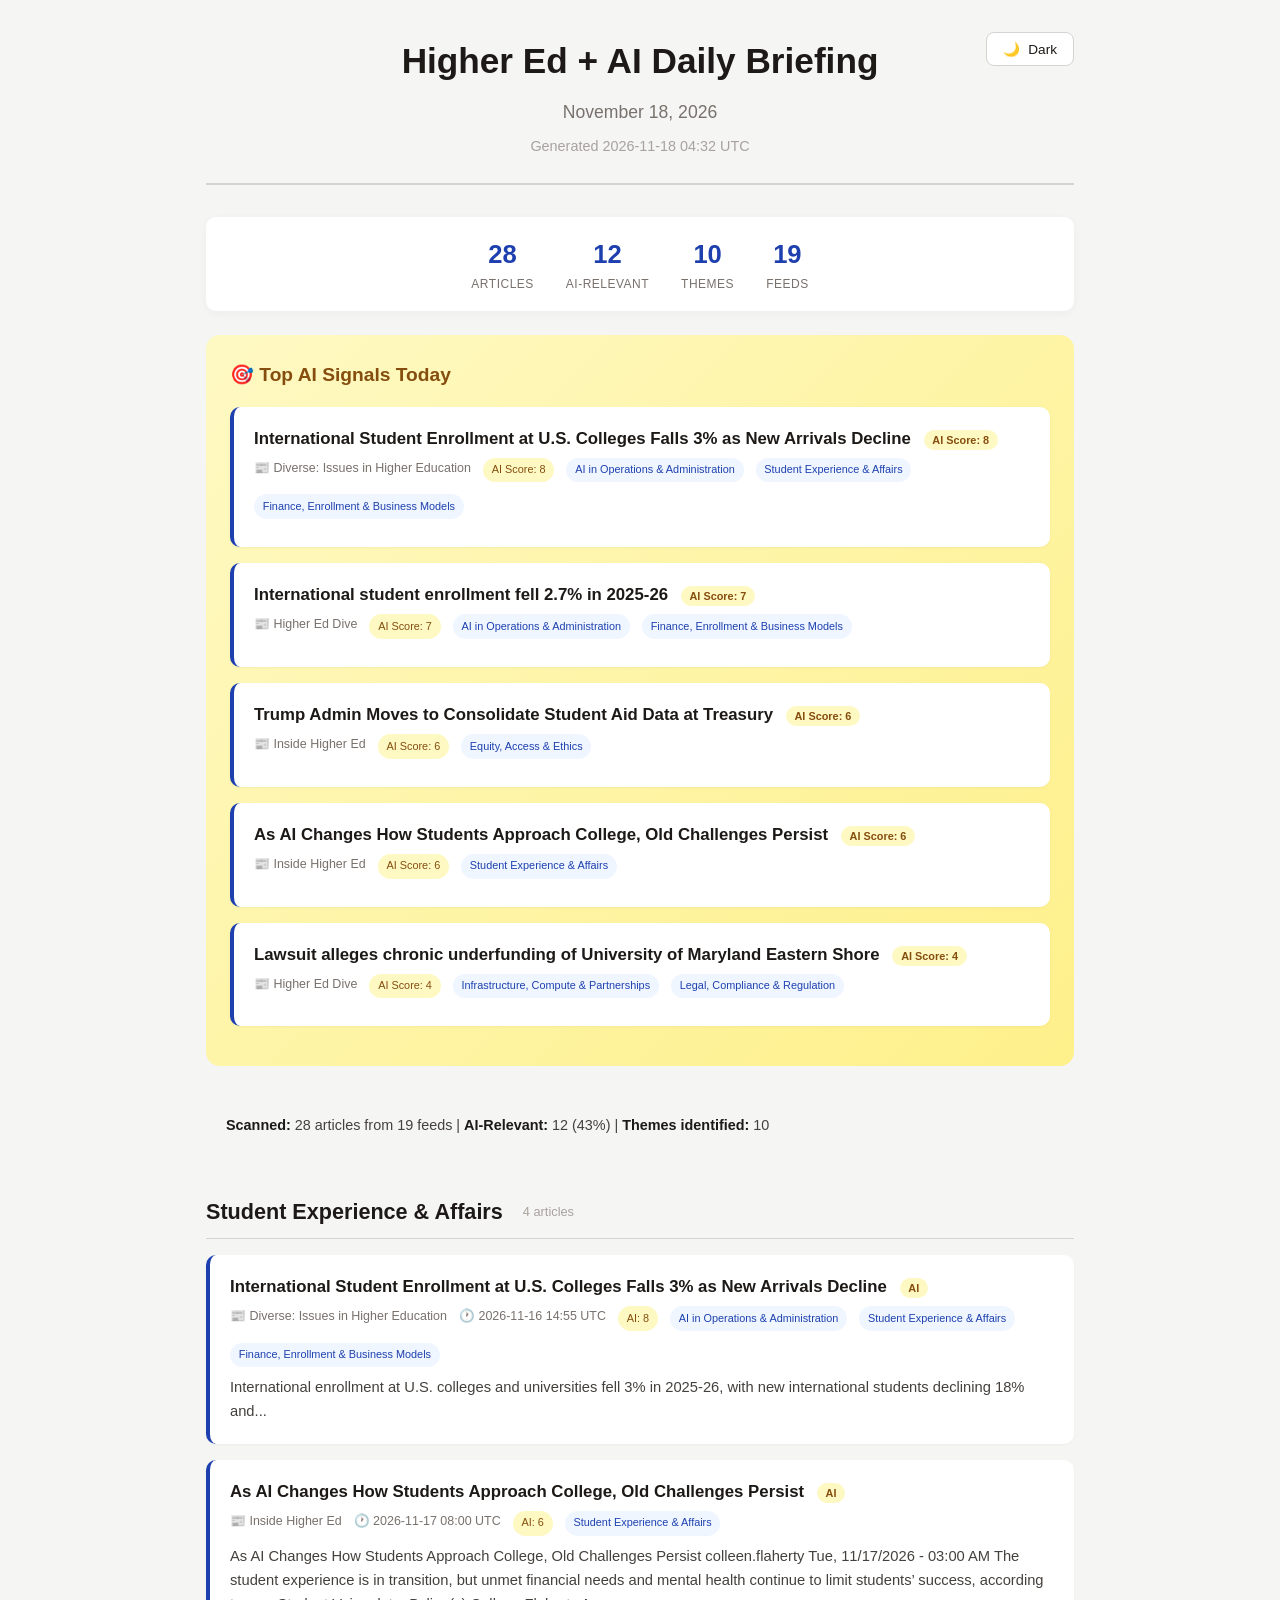
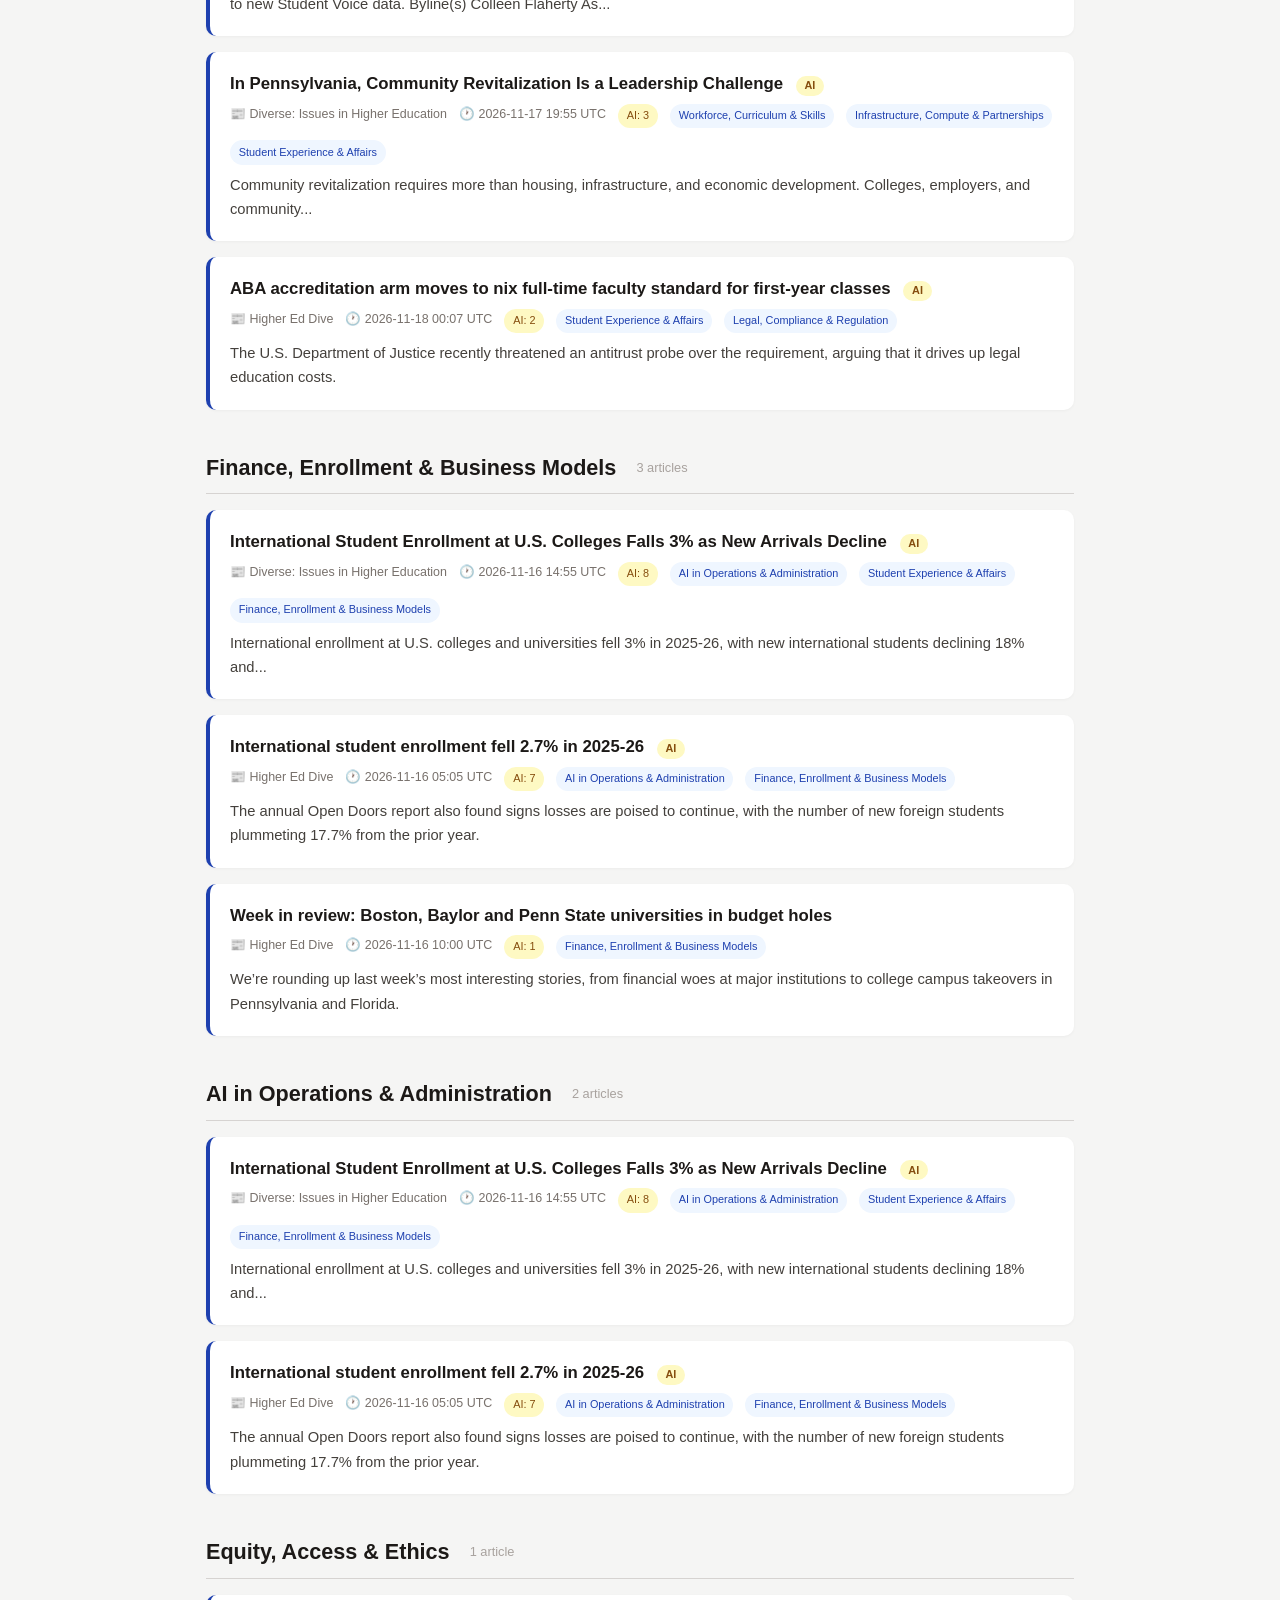
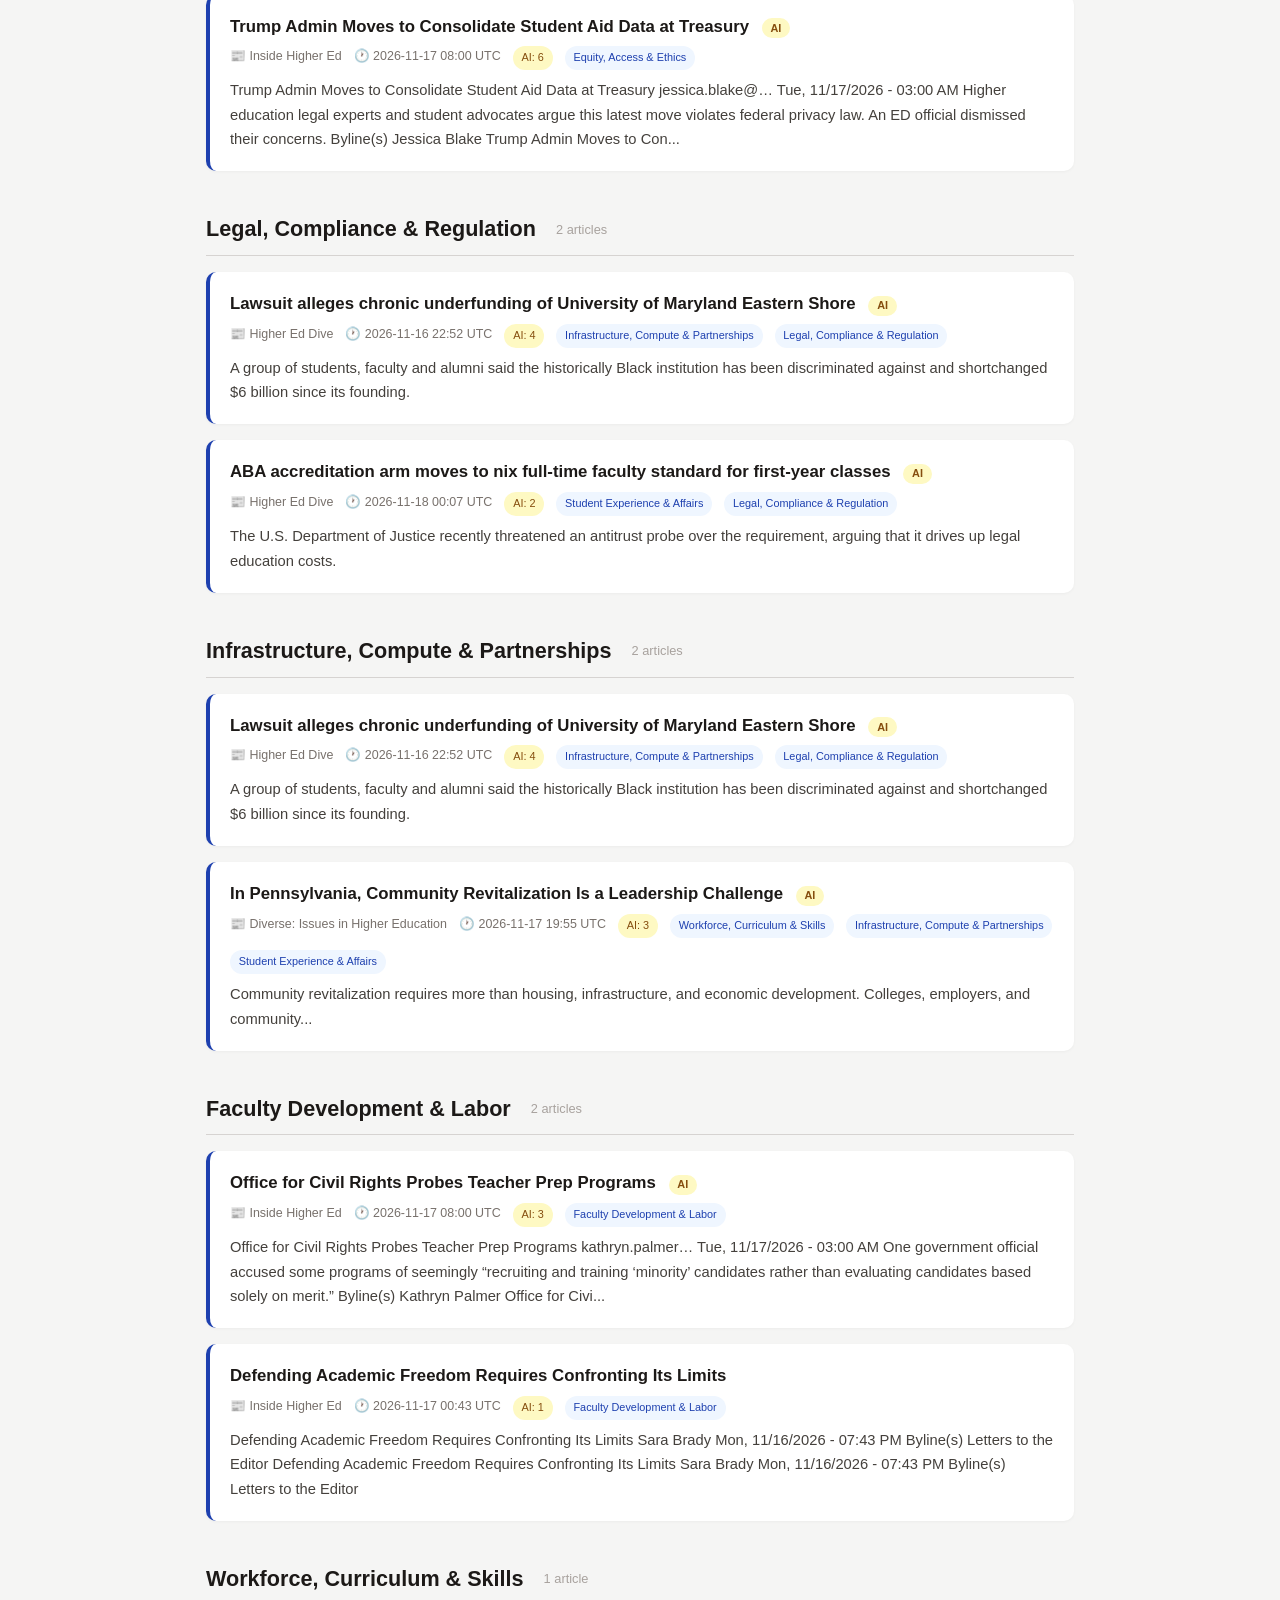
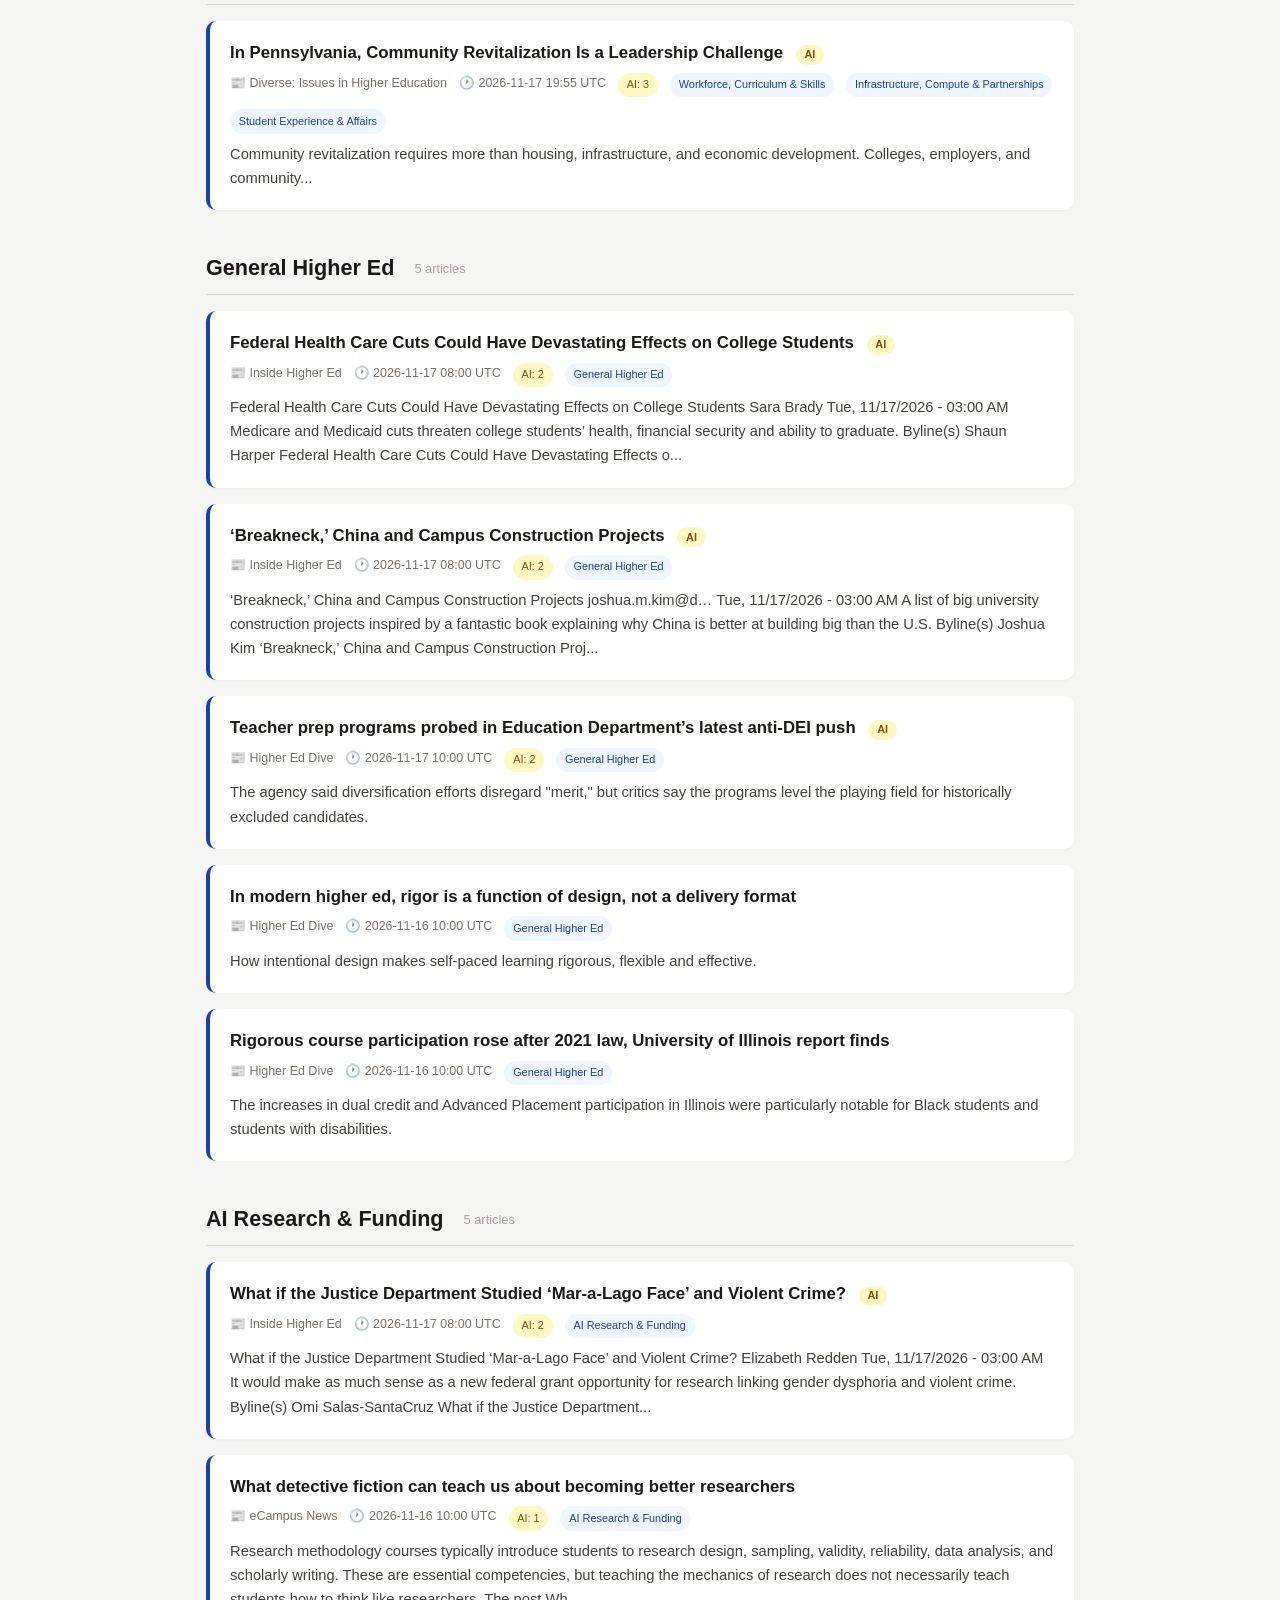
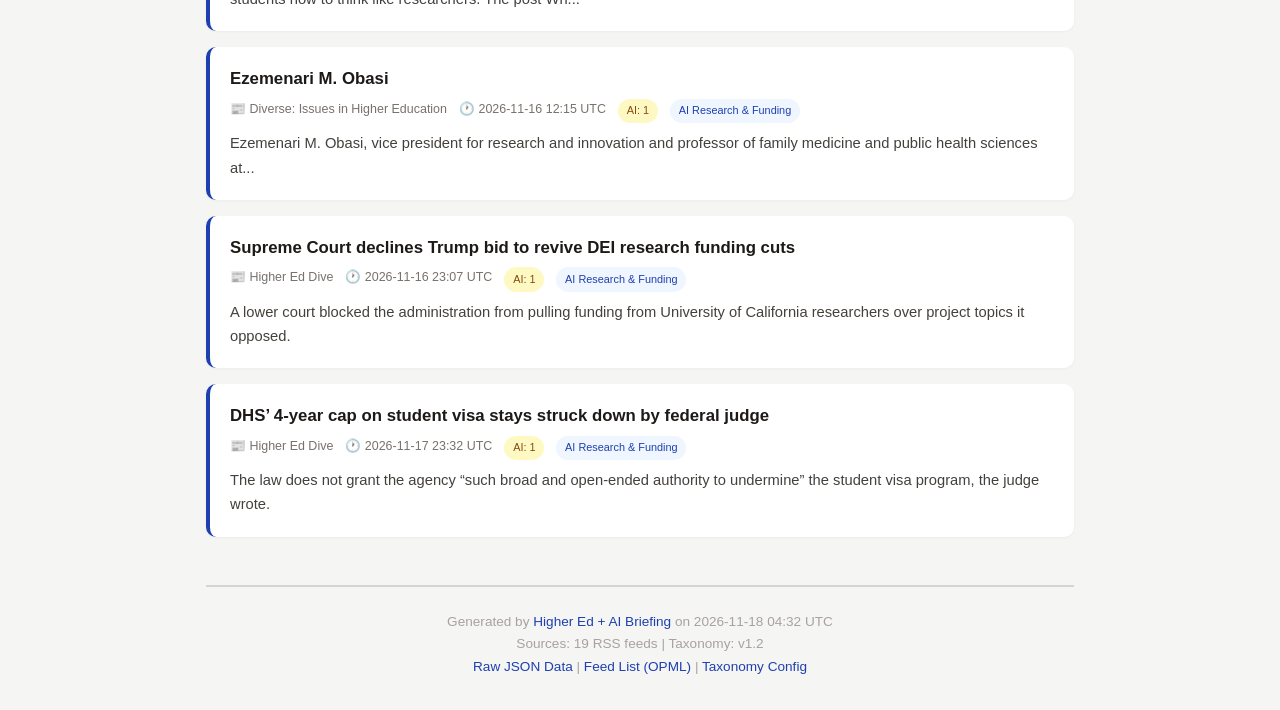
==== commit 40f1d722: "Add multi-page site: All Articles, Theme Explorer, Config pages; fix template dict iteration" ====
--- a/docs/index.html
+++ b/docs/index.html
@@ -6,24 +6,91 @@
     <title>Higher Ed + AI Daily Briefing — November 18, 2026</title>
     <style>
         * { box-sizing: border-box; margin: 0; padding: 0; }
+
+        :root {
+            /* Light mode (default) — refined professional palette */
+            --bg-primary: #f5f5f4;           /* warm off-white */
+            --bg-secondary: #ffffff;
+            --bg-tertiary: #e7e5e4;           /* stone-200 */
+            --text-primary: #1c1917;          --text-secondary: #44403c;       --text-muted: #78716c;            --text-subtle: #a8a29e;          --border-color: #d6d3d1;          --accent-primary: #1e40af;        --accent-hover: #1e3a8a;         --accent-bg: #dbeafe;            --shadow-sm: 0 1px 2px rgba(0,0,0,0.04);
+            --shadow-md: 0 4px 6px rgba(0,0,0,0.06);
+            --shadow-lg: 0 10px 15px rgba(0,0,0,0.08);
+            --ai-badge-bg: #fef9c3;          --ai-badge-text: #854d0e;        --top-signals-bg: linear-gradient(135deg, #fef9c3 0%, #fef08a 100%);
+            --top-signals-text: #854d0e;     --stats-bg: #f5f5f4;             --header-border: #d6d3d1;
+            --tag-bg: #eff6ff;               --tag-text: #1e40af;             --ai-score-bg: #fef9c3;
+            --ai-score-text: #854d0e;        --meta-bg: #f5f5f4;
+        }
+
+        [data-theme="dark"] {
+            /* Dark mode — refined professional palette */
+            --bg-primary: #0c0a09;           --bg-secondary: #1c1917;         --bg-tertiary: #292524;          --text-primary: #fafaf9;           --text-secondary: #d6d3d1;       --text-muted: #a8a29e;          --text-subtle: #78716c;          --border-color: #292524;         --accent-primary: #60a5fa;       --accent-hover: #93c5fd;        --accent-bg: #1e3a5f;            --shadow-sm: 0 1px 2px rgba(0,0,0,0.4);
+            --shadow-md: 0 4px 6px rgba(0,0,0,0.4);
+            --shadow-lg: 0 10px 15px rgba(0,0,0,0.5);
+            --ai-badge-bg: #713f12;          --ai-badge-text: #fde047;        --top-signals-bg: linear-gradient(135deg, #713f12 0%, #a16207 100%);
+            --top-signals-text: #fde047;     --stats-bg: #1c1917;             --header-border: #292524;
+            --tag-bg: #1e3a5f;               --tag-text: #93c5fd;             --ai-score-bg: #713f12;
+            --ai-score-text: #fde047;        --meta-bg: #1c1917;
+        }
+
+        * { box-sizing: border-box; margin: 0; padding: 0; }
+
         body {
             font-family: -apple-system, BlinkMacSystemFont, 'Segoe UI', Roboto, Oxygen, Ubuntu, sans-serif;
-            line-height: 1.6;
-            color: #1a1a2e;
-            background: #f8f9fa;
+            line-height: 1.65;
+            color: var(--text-primary);
+            background: var(--bg-primary);
             max-width: 900px;
             margin: 0 auto;
             padding: 2rem 1rem;
-        }
+            transition: background-color 0.3s ease, color 0.3s ease;
+        }
+
+        /* Prevent any images from breaking layout */
+        .article-summary img,
+        .article-item img,
+        .article-summary figure,
+        .article-item figure {
+            display: none !important;
+        }
+
         header {
             text-align: center;
             margin-bottom: 2rem;
             padding-bottom: 1.5rem;
-            border-bottom: 2px solid #e0e0e0;
-        }
-        h1 { font-size: 2.2rem; color: #1a1a2e; margin-bottom: 0.5rem; }
-        .subtitle { color: #666; font-size: 1.1rem; }
-        .meta { color: #888; font-size: 0.9rem; margin-top: 0.5rem; }
+            border-bottom: 2px solid var(--header-border);
+            position: relative;
+        }
+
+        .theme-toggle {
+            position: absolute;
+            top: 0;
+            right: 0;
+            background: var(--bg-secondary);
+            border: 1px solid var(--border-color);
+            border-radius: 8px;
+            padding: 0.5rem 1rem;
+            cursor: pointer;
+            font-size: 0.85rem;
+            color: var(--text-primary);
+            display: flex;
+            align-items: center;
+            gap: 0.5rem;
+            transition: background 0.2s, border-color 0.2s;
+        }
+
+        .theme-toggle:hover {
+            background: var(--bg-tertiary);
+            border-color: var(--accent-primary);
+        }
+
+        .theme-toggle:focus {
+            outline: 2px solid var(--accent-primary);
+            outline-offset: 2px;
+        }
+
+        h1 { font-size: 2.2rem; color: var(--text-primary); margin-bottom: 0.5rem; }
+        .subtitle { color: var(--text-muted); font-size: 1.1rem; }
+        .meta { color: var(--text-subtle); font-size: 0.9rem; margin-top: 0.5rem; }
 
         .stats-bar {
             display: flex;
@@ -31,14 +98,14 @@
             gap: 2rem;
             margin: 1.5rem 0;
             padding: 1rem;
-            background: white;
-            border-radius: 8px;
-            box-shadow: 0 2px 4px rgba(0,0,0,0.05);
+            background: var(--bg-secondary);
+            border-radius: 10px;
+            box-shadow: 0 2px 8px rgba(0,0,0,0.04);
             flex-wrap: wrap;
         }
         .stat { text-align: center; }
-        .stat-value { font-size: 1.5rem; font-weight: 700; color: #2563eb; }
-        .stat-label { font-size: 0.8rem; color: #666; text-transform: uppercase; letter-spacing: 0.5px; }
+        .stat-value { font-size: 1.6rem; font-weight: 700; color: var(--accent-primary); }
+        .stat-label { font-size: 0.75rem; color: var(--text-muted); text-transform: uppercase; letter-spacing: 0.5px; }
 
         .section { margin: 2.5rem 0; }
         .section-header {
@@ -47,95 +114,88 @@
             gap: 0.75rem;
             margin-bottom: 1rem;
             padding-bottom: 0.5rem;
-            border-bottom: 1px solid #e0e0e0;
-        }
-        .section-header h2 { font-size: 1.4rem; color: #1a1a2e; }
-        .theme-badge {
-            background: #2563eb;
-            color: white;
-            padding: 0.2rem 0.6rem;
-            border-radius: 4px;
-            font-size: 0.75rem;
-            font-weight: 600;
-        }
+            border-bottom: 1px solid var(--header-border);
+        }
+        .section-header h2 { font-size: 1.35rem; color: var(--text-primary); font-weight: 600; }
+        .theme-count { color: var(--text-subtle); font-size: 0.8rem; margin-left: 0.5rem; }
 
         .article-list { list-style: none; }
         .article-item {
-            background: white;
-            border-radius: 8px;
+            background: var(--bg-secondary);
+            border-radius: 10px;
             padding: 1.25rem;
             margin-bottom: 1rem;
-            box-shadow: 0 1px 3px rgba(0,0,0,0.05);
-            border-left: 4px solid #2563eb;
-            transition: transform 0.15s, box-shadow 0.15s;
+            box-shadow: 0 1px 3px rgba(0,0,0,0.04);
+            border-left: 4px solid var(--accent-primary);
+            transition: transform 0.15s, box-shadow 0.15s, background-color 0.3s;
         }
         .article-item:hover {
             transform: translateY(-2px);
-            box-shadow: 0 4px 12px rgba(0,0,0,0.1);
+            box-shadow: 0 10px 20px rgba(0,0,0,0.08);
         }
         .article-title {
             font-size: 1.05rem;
             font-weight: 600;
-            color: #1a1a2e;
+            color: var(--text-primary);
             margin-bottom: 0.5rem;
             line-height: 1.4;
         }
         .article-title a { color: inherit; text-decoration: none; }
-        .article-title a:hover { color: #2563eb; text-decoration: underline; }
+        .article-title a:hover { color: var(--accent-hover); text-decoration: underline; }
         .article-meta {
             display: flex;
             flex-wrap: wrap;
-            gap: 1rem;
-            font-size: 0.8rem;
-            color: #666;
+            gap: 0.75rem;
+            font-size: 0.78rem;
+            color: var(--text-muted);
             margin-bottom: 0.5rem;
         }
         .meta-tag {
             display: inline-flex;
             align-items: center;
             gap: 0.3rem;
-            background: #f0f4f8;
-            padding: 0.2rem 0.5rem;
-            border-radius: 4px;
-            font-size: 0.7rem;
+            background: var(--tag-bg);
+            padding: 0.2rem 0.55rem;
+            border-radius: 9999px;
+            font-size: 0.68rem;
             font-weight: 500;
-            color: #2563eb;
+            color: var(--tag-text);
         }
         .ai-score {
-            background: #fef3c7;
-            color: #92400e;
+            background: var(--ai-score-bg);
+            color: var(--ai-score-text);
         }
         .article-summary {
-            font-size: 0.9rem;
-            color: #444;
-            line-height: 1.5;
+            font-size: 0.92rem;
+            color: var(--text-secondary);
+            line-height: 1.65;
         }
 
         .top-signals {
-            background: linear-gradient(135deg, #fef3c7 0%, #fde68a 100%);
-            border-radius: 12px;
+            background: var(--top-signals-bg);
+            border-radius: 14px;
             padding: 1.5rem;
             margin-bottom: 2rem;
         }
-        .top-signals h2 { color: #92400e; margin-bottom: 1rem; }
+        .top-signals h2 { color: var(--top-signals-text); margin-bottom: 1rem; font-size: 1.2rem; }
 
         .stats-summary {
-            background: #f0f4f8;
-            border-radius: 8px;
-            padding: 1rem;
+            background: var(--stats-bg);
+            border-radius: 10px;
+            padding: 1rem 1.25rem;
             margin: 1.5rem 0;
             font-size: 0.9rem;
-            color: #444;
-        }
-        .stats-summary strong { color: #1a1a2e; }
+            color: var(--text-secondary);
+        }
+        .stats-summary strong { color: var(--text-primary); }
 
         .ai-badge {
             display: inline-block;
-            background: #fef3c7;
-            color: #92400e;
-            padding: 0.15rem 0.5rem;
-            border-radius: 3px;
-            font-size: 0.7rem;
+            background: var(--ai-badge-bg);
+            color: var(--ai-badge-text);
+            padding: 0.15rem 0.55rem;
+            border-radius: 9999px;
+            font-size: 0.68rem;
             font-weight: 600;
             margin-left: 0.5rem;
         }
@@ -143,29 +203,34 @@
         footer {
             margin-top: 3rem;
             padding-top: 1.5rem;
-            border-top: 2px solid #e0e0e0;
+            border-top: 2px solid var(--header-border);
             text-align: center;
-            color: #888;
+            color: var(--text-subtle);
             font-size: 0.85rem;
         }
-        footer a { color: #2563eb; text-decoration: none; }
+        footer a { color: var(--accent-primary); text-decoration: none; }
         footer a:hover { text-decoration: underline; }
 
-        .theme-count { color: #888; font-size: 0.8rem; margin-left: 0.5rem; }
+        .theme-count { color: var(--text-subtle); font-size: 0.8rem; margin-left: 0.5rem; }
 
         @media (max-width: 600px) {
-            body { padding: 1rem; }
-            h1 { font-size: 1.8rem; }
+            body { padding: 1.25rem 1rem; }
+            h1 { font-size: 1.9rem; }
             .stats-bar { gap: 1rem; }
             .article-item { padding: 1rem; }
+            .theme-toggle { font-size: 0.75rem; padding: 0.4rem 0.75rem; }
         }
     </style>
 </head>
 <body>
     <header>
+        <button class="theme-toggle" id="themeToggle" aria-label="Toggle dark mode">
+            <span id="themeIcon">🌙</span>
+            <span id="themeText">Dark</span>
+        </button>
         <h1>Higher Ed + AI Daily Briefing</h1>
         <div class="subtitle">November 18, 2026</div>
-        <div class="meta">Generated 2026-11-18 03:45 UTC</div>
+        <div class="meta">Generated 2026-11-18 04:32 UTC</div>
     </header>
 
     <div class="stats-bar">
@@ -212,38 +277,6 @@
             
             <li class="article-item">
                 <div class="article-title">
-                    <a href="https://www.insidehighered.com/news/government/student-aid-policy/2026/11/17/trump-admin-consolidate-student-aid-data-treasury" target="_blank" rel="noopener">Trump Admin Moves to Consolidate Student Aid Data at Treasury</a>
-                    <span class="ai-badge">AI Score: 7</span>
-                </div>
-                <div class="article-meta">
-                    <span>📰 Inside Higher Ed</span>
-                    <span class="meta-tag ai-score">AI Score: 7</span>
-                    
-                    <span class="meta-tag">Infrastructure, Compute & Partnerships</span>
-                    
-                    <span class="meta-tag">Equity, Access & Ethics</span>
-                    
-                </div>
-            </li>
-            
-            <li class="article-item">
-                <div class="article-title">
-                    <a href="https://www.insidehighered.com/news/student-success/academic-life/2026/11/17/ai-changing-college-old-challenges-persist" target="_blank" rel="noopener">As AI Changes How Students Approach College, Old Challenges Persist</a>
-                    <span class="ai-badge">AI Score: 7</span>
-                </div>
-                <div class="article-meta">
-                    <span>📰 Inside Higher Ed</span>
-                    <span class="meta-tag ai-score">AI Score: 7</span>
-                    
-                    <span class="meta-tag">AI Research & Funding</span>
-                    
-                    <span class="meta-tag">Student Experience & Affairs</span>
-                    
-                </div>
-            </li>
-            
-            <li class="article-item">
-                <div class="article-title">
                     <a href="https://www.highereddive.com/news/international-student-enrollment-fell-27-in-2025-26/874661/" target="_blank" rel="noopener">International student enrollment fell 2.7% in 2025-26</a>
                     <span class="ai-badge">AI Score: 7</span>
                 </div>
@@ -254,6 +287,34 @@
                     <span class="meta-tag">AI in Operations & Administration</span>
                     
                     <span class="meta-tag">Finance, Enrollment & Business Models</span>
+                    
+                </div>
+            </li>
+            
+            <li class="article-item">
+                <div class="article-title">
+                    <a href="https://www.insidehighered.com/news/government/student-aid-policy/2026/11/17/trump-admin-consolidate-student-aid-data-treasury" target="_blank" rel="noopener">Trump Admin Moves to Consolidate Student Aid Data at Treasury</a>
+                    <span class="ai-badge">AI Score: 6</span>
+                </div>
+                <div class="article-meta">
+                    <span>📰 Inside Higher Ed</span>
+                    <span class="meta-tag ai-score">AI Score: 6</span>
+                    
+                    <span class="meta-tag">Equity, Access & Ethics</span>
+                    
+                </div>
+            </li>
+            
+            <li class="article-item">
+                <div class="article-title">
+                    <a href="https://www.insidehighered.com/news/student-success/academic-life/2026/11/17/ai-changing-college-old-challenges-persist" target="_blank" rel="noopener">As AI Changes How Students Approach College, Old Challenges Persist</a>
+                    <span class="ai-badge">AI Score: 6</span>
+                </div>
+                <div class="article-meta">
+                    <span>📰 Inside Higher Ed</span>
+                    <span class="meta-tag ai-score">AI Score: 6</span>
+                    
+                    <span class="meta-tag">Student Experience & Affairs</span>
                     
                 </div>
             </li>
@@ -335,28 +396,15 @@
                     <span>🕐 2026-11-17 08:00 UTC</span>
                     
                     
-                    <span class="meta-tag ai-score">AI: 7</span>
-                    
-                    
-                    <span class="meta-tag">AI Research & Funding</span>
+                    <span class="meta-tag ai-score">AI: 6</span>
+                    
                     
                     <span class="meta-tag">Student Experience & Affairs</span>
                     
                 </div>
                 
                 <div class="article-summary">
-                    As AI Changes How Students Approach College, Old Challenges Persist
-
-              
-
-
-      
-colleen.flaherty
-
-Tue, 11/17/2026 - 03:00 AM
-
-The student experience is in transition, but unmet financial needs and mental health continue to limit students’ success, according to new Student Voice data.
-  ...
+                    As AI Changes How Students Approach College, Old Challenges Persist colleen.flaherty Tue, 11/17/2026 - 03:00 AM The student experience is in transition, but unmet financial needs and mental health continue to limit students’ success, according to new Student Voice data. Byline(s) Colleen Flaherty As...
                 </div>
                 
             </li>
@@ -414,7 +462,7 @@
                 </div>
                 
                 <div class="article-summary">
-                    <figure><div><img src="https://imgproxy.divecdn.com/Zakk90H8Y-fWsalWCZ9yB6gvzeLTZS_WMsu8mpM3ijw/g:ce/rs:fill:1600:900:1/Z3M6Ly9kaXZlc2l0ZS1zdG9yYWdlL2RpdmVpbWFnZS9HZXR0eUltYWdlcy0xMDMzMDkxNjBfMS5qcGc=.webp" /></div></figure><p>The U.S. Department of Justice recently threatened an antitrust probe ove...
+                    The U.S. Department of Justice recently threatened an antitrust probe over the requirement, arguing that it drives up legal education costs.
                 </div>
                 
             </li>
@@ -482,7 +530,7 @@
                 </div>
                 
                 <div class="article-summary">
-                    <p>The annual Open Doors report also found signs losses are poised to continue, with the number of new foreign students plummeting 17.7% from the prior year.</p>
+                    The annual Open Doors report also found signs losses are poised to continue, with the number of new foreign students plummeting 17.7% from the prior year.
                 </div>
                 
             </li>
@@ -506,7 +554,7 @@
                 </div>
                 
                 <div class="article-summary">
-                    <p>We’re rounding up last week’s most interesting stories, from financial woes at major institutions to college campus takeovers in Pennsylvania and Florida.</p>
+                    We’re rounding up last week’s most interesting stories, from financial woes at major institutions to college campus takeovers in Pennsylvania and Florida.
                 </div>
                 
             </li>
@@ -574,116 +622,7 @@
                 </div>
                 
                 <div class="article-summary">
-                    <p>The annual Open Doors report also found signs losses are poised to continue, with the number of new foreign students plummeting 17.7% from the prior year.</p>
-                </div>
-                
-            </li>
-            
-        </ul>
-    </section>
-    
-    <section class="section">
-        <div class="section-header">
-            <h2>Infrastructure, Compute & Partnerships</h2>
-            <span class="theme-count">3 articles</span>
-        </div>
-        <ul class="article-list">
-            
-            <li class="article-item">
-                <div class="article-title">
-                    <a href="https://www.insidehighered.com/news/government/student-aid-policy/2026/11/17/trump-admin-consolidate-student-aid-data-treasury" target="_blank" rel="noopener">Trump Admin Moves to Consolidate Student Aid Data at Treasury</a>
-                    
-                    <span class="ai-badge">AI</span>
-                    
-                </div>
-                <div class="article-meta">
-                    <span>📰 Inside Higher Ed</span>
-                    
-                    <span>🕐 2026-11-17 08:00 UTC</span>
-                    
-                    
-                    <span class="meta-tag ai-score">AI: 7</span>
-                    
-                    
-                    <span class="meta-tag">Infrastructure, Compute & Partnerships</span>
-                    
-                    <span class="meta-tag">Equity, Access & Ethics</span>
-                    
-                </div>
-                
-                <div class="article-summary">
-                    Trump Admin Moves to Consolidate Student Aid Data at Treasury
-
-              
-
-
-      
-jessica.blake@…
-
-Tue, 11/17/2026 - 03:00 AM
-
-Higher education legal experts and student advocates argue this latest move violates federal privacy law. An ED official dismissed their concerns.
-  
-    Byline(s)
-    ...
-                </div>
-                
-            </li>
-            
-            <li class="article-item">
-                <div class="article-title">
-                    <a href="https://www.highereddive.com/news/lawsuit-alleges-chronic-underfunding-of-university-of-maryland-eastern-shor/874815/" target="_blank" rel="noopener">Lawsuit alleges chronic underfunding of University of Maryland Eastern Shore</a>
-                    
-                    <span class="ai-badge">AI</span>
-                    
-                </div>
-                <div class="article-meta">
-                    <span>📰 Higher Ed Dive</span>
-                    
-                    <span>🕐 2026-11-16 22:52 UTC</span>
-                    
-                    
-                    <span class="meta-tag ai-score">AI: 4</span>
-                    
-                    
-                    <span class="meta-tag">Infrastructure, Compute & Partnerships</span>
-                    
-                    <span class="meta-tag">Legal, Compliance & Regulation</span>
-                    
-                </div>
-                
-                <div class="article-summary">
-                    <p>A group of students, faculty and alumni said the historically Black institution has been discriminated against and shortchanged $6 billion since its founding.</p>
-                </div>
-                
-            </li>
-            
-            <li class="article-item">
-                <div class="article-title">
-                    <a href="https://www.theeduledger.com/opinion/article/16541853/in-pennsylvania-community-revitalization-is-a-leadership-challenge" target="_blank" rel="noopener">In Pennsylvania, Community Revitalization Is a Leadership Challenge</a>
-                    
-                    <span class="ai-badge">AI</span>
-                    
-                </div>
-                <div class="article-meta">
-                    <span>📰 Diverse: Issues in Higher Education</span>
-                    
-                    <span>🕐 2026-11-17 19:55 UTC</span>
-                    
-                    
-                    <span class="meta-tag ai-score">AI: 3</span>
-                    
-                    
-                    <span class="meta-tag">Workforce, Curriculum & Skills</span>
-                    
-                    <span class="meta-tag">Infrastructure, Compute & Partnerships</span>
-                    
-                    <span class="meta-tag">Student Experience & Affairs</span>
-                    
-                </div>
-                
-                <div class="article-summary">
-                    Community revitalization requires more than housing, infrastructure, and economic development. Colleges, employers, and community...
+                    The annual Open Doors report also found signs losses are poised to continue, with the number of new foreign students plummeting 17.7% from the prior year.
                 </div>
                 
             </li>
@@ -711,30 +650,381 @@
                     <span>🕐 2026-11-17 08:00 UTC</span>
                     
                     
-                    <span class="meta-tag ai-score">AI: 7</span>
+                    <span class="meta-tag ai-score">AI: 6</span>
+                    
+                    
+                    <span class="meta-tag">Equity, Access & Ethics</span>
+                    
+                </div>
+                
+                <div class="article-summary">
+                    Trump Admin Moves to Consolidate Student Aid Data at Treasury jessica.blake@… Tue, 11/17/2026 - 03:00 AM Higher education legal experts and student advocates argue this latest move violates federal privacy law. An ED official dismissed their concerns. Byline(s) Jessica Blake Trump Admin Moves to Con...
+                </div>
+                
+            </li>
+            
+        </ul>
+    </section>
+    
+    <section class="section">
+        <div class="section-header">
+            <h2>Legal, Compliance & Regulation</h2>
+            <span class="theme-count">2 articles</span>
+        </div>
+        <ul class="article-list">
+            
+            <li class="article-item">
+                <div class="article-title">
+                    <a href="https://www.highereddive.com/news/lawsuit-alleges-chronic-underfunding-of-university-of-maryland-eastern-shor/874815/" target="_blank" rel="noopener">Lawsuit alleges chronic underfunding of University of Maryland Eastern Shore</a>
+                    
+                    <span class="ai-badge">AI</span>
+                    
+                </div>
+                <div class="article-meta">
+                    <span>📰 Higher Ed Dive</span>
+                    
+                    <span>🕐 2026-11-16 22:52 UTC</span>
+                    
+                    
+                    <span class="meta-tag ai-score">AI: 4</span>
                     
                     
                     <span class="meta-tag">Infrastructure, Compute & Partnerships</span>
                     
-                    <span class="meta-tag">Equity, Access & Ethics</span>
-                    
-                </div>
-                
-                <div class="article-summary">
-                    Trump Admin Moves to Consolidate Student Aid Data at Treasury
-
-              
-
-
-      
-jessica.blake@…
-
-Tue, 11/17/2026 - 03:00 AM
-
-Higher education legal experts and student advocates argue this latest move violates federal privacy law. An ED official dismissed their concerns.
-  
-    Byline(s)
-    ...
+                    <span class="meta-tag">Legal, Compliance & Regulation</span>
+                    
+                </div>
+                
+                <div class="article-summary">
+                    A group of students, faculty and alumni said the historically Black institution has been discriminated against and shortchanged $6 billion since its founding.
+                </div>
+                
+            </li>
+            
+            <li class="article-item">
+                <div class="article-title">
+                    <a href="https://www.highereddive.com/news/aba-accreditation-arm-moves-to-nix-full-time-faculty-standard-for-first-yea/874998/" target="_blank" rel="noopener">ABA accreditation arm moves to nix full-time faculty standard for first-year classes</a>
+                    
+                    <span class="ai-badge">AI</span>
+                    
+                </div>
+                <div class="article-meta">
+                    <span>📰 Higher Ed Dive</span>
+                    
+                    <span>🕐 2026-11-18 00:07 UTC</span>
+                    
+                    
+                    <span class="meta-tag ai-score">AI: 2</span>
+                    
+                    
+                    <span class="meta-tag">Student Experience & Affairs</span>
+                    
+                    <span class="meta-tag">Legal, Compliance & Regulation</span>
+                    
+                </div>
+                
+                <div class="article-summary">
+                    The U.S. Department of Justice recently threatened an antitrust probe over the requirement, arguing that it drives up legal education costs.
+                </div>
+                
+            </li>
+            
+        </ul>
+    </section>
+    
+    <section class="section">
+        <div class="section-header">
+            <h2>Infrastructure, Compute & Partnerships</h2>
+            <span class="theme-count">2 articles</span>
+        </div>
+        <ul class="article-list">
+            
+            <li class="article-item">
+                <div class="article-title">
+                    <a href="https://www.highereddive.com/news/lawsuit-alleges-chronic-underfunding-of-university-of-maryland-eastern-shor/874815/" target="_blank" rel="noopener">Lawsuit alleges chronic underfunding of University of Maryland Eastern Shore</a>
+                    
+                    <span class="ai-badge">AI</span>
+                    
+                </div>
+                <div class="article-meta">
+                    <span>📰 Higher Ed Dive</span>
+                    
+                    <span>🕐 2026-11-16 22:52 UTC</span>
+                    
+                    
+                    <span class="meta-tag ai-score">AI: 4</span>
+                    
+                    
+                    <span class="meta-tag">Infrastructure, Compute & Partnerships</span>
+                    
+                    <span class="meta-tag">Legal, Compliance & Regulation</span>
+                    
+                </div>
+                
+                <div class="article-summary">
+                    A group of students, faculty and alumni said the historically Black institution has been discriminated against and shortchanged $6 billion since its founding.
+                </div>
+                
+            </li>
+            
+            <li class="article-item">
+                <div class="article-title">
+                    <a href="https://www.theeduledger.com/opinion/article/16541853/in-pennsylvania-community-revitalization-is-a-leadership-challenge" target="_blank" rel="noopener">In Pennsylvania, Community Revitalization Is a Leadership Challenge</a>
+                    
+                    <span class="ai-badge">AI</span>
+                    
+                </div>
+                <div class="article-meta">
+                    <span>📰 Diverse: Issues in Higher Education</span>
+                    
+                    <span>🕐 2026-11-17 19:55 UTC</span>
+                    
+                    
+                    <span class="meta-tag ai-score">AI: 3</span>
+                    
+                    
+                    <span class="meta-tag">Workforce, Curriculum & Skills</span>
+                    
+                    <span class="meta-tag">Infrastructure, Compute & Partnerships</span>
+                    
+                    <span class="meta-tag">Student Experience & Affairs</span>
+                    
+                </div>
+                
+                <div class="article-summary">
+                    Community revitalization requires more than housing, infrastructure, and economic development. Colleges, employers, and community...
+                </div>
+                
+            </li>
+            
+        </ul>
+    </section>
+    
+    <section class="section">
+        <div class="section-header">
+            <h2>Faculty Development & Labor</h2>
+            <span class="theme-count">2 articles</span>
+        </div>
+        <ul class="article-list">
+            
+            <li class="article-item">
+                <div class="article-title">
+                    <a href="https://www.insidehighered.com/news/government/2026/11/17/ed-probes-teacher-prep-programs" target="_blank" rel="noopener">Office for Civil Rights Probes Teacher Prep Programs</a>
+                    
+                    <span class="ai-badge">AI</span>
+                    
+                </div>
+                <div class="article-meta">
+                    <span>📰 Inside Higher Ed</span>
+                    
+                    <span>🕐 2026-11-17 08:00 UTC</span>
+                    
+                    
+                    <span class="meta-tag ai-score">AI: 3</span>
+                    
+                    
+                    <span class="meta-tag">Faculty Development & Labor</span>
+                    
+                </div>
+                
+                <div class="article-summary">
+                    Office for Civil Rights Probes Teacher Prep Programs kathryn.palmer… Tue, 11/17/2026 - 03:00 AM One government official accused some programs of seemingly “recruiting and training ‘minority’ candidates rather than evaluating candidates based solely on merit.” Byline(s) Kathryn Palmer Office for Civi...
+                </div>
+                
+            </li>
+            
+            <li class="article-item">
+                <div class="article-title">
+                    <a href="https://www.insidehighered.com/opinion/letters/2026/11/16/defending-academic-freedom-requires-confronting-its-limits" target="_blank" rel="noopener">Defending Academic Freedom Requires Confronting Its Limits</a>
+                    
+                </div>
+                <div class="article-meta">
+                    <span>📰 Inside Higher Ed</span>
+                    
+                    <span>🕐 2026-11-17 00:43 UTC</span>
+                    
+                    
+                    <span class="meta-tag ai-score">AI: 1</span>
+                    
+                    
+                    <span class="meta-tag">Faculty Development & Labor</span>
+                    
+                </div>
+                
+                <div class="article-summary">
+                    Defending Academic Freedom Requires Confronting Its Limits Sara Brady Mon, 11/16/2026 - 07:43 PM Byline(s) Letters to the Editor Defending Academic Freedom Requires Confronting Its Limits Sara Brady Mon, 11/16/2026 - 07:43 PM Byline(s) Letters to the Editor
+                </div>
+                
+            </li>
+            
+        </ul>
+    </section>
+    
+    <section class="section">
+        <div class="section-header">
+            <h2>Workforce, Curriculum & Skills</h2>
+            <span class="theme-count">1 article</span>
+        </div>
+        <ul class="article-list">
+            
+            <li class="article-item">
+                <div class="article-title">
+                    <a href="https://www.theeduledger.com/opinion/article/16541853/in-pennsylvania-community-revitalization-is-a-leadership-challenge" target="_blank" rel="noopener">In Pennsylvania, Community Revitalization Is a Leadership Challenge</a>
+                    
+                    <span class="ai-badge">AI</span>
+                    
+                </div>
+                <div class="article-meta">
+                    <span>📰 Diverse: Issues in Higher Education</span>
+                    
+                    <span>🕐 2026-11-17 19:55 UTC</span>
+                    
+                    
+                    <span class="meta-tag ai-score">AI: 3</span>
+                    
+                    
+                    <span class="meta-tag">Workforce, Curriculum & Skills</span>
+                    
+                    <span class="meta-tag">Infrastructure, Compute & Partnerships</span>
+                    
+                    <span class="meta-tag">Student Experience & Affairs</span>
+                    
+                </div>
+                
+                <div class="article-summary">
+                    Community revitalization requires more than housing, infrastructure, and economic development. Colleges, employers, and community...
+                </div>
+                
+            </li>
+            
+        </ul>
+    </section>
+    
+    <section class="section">
+        <div class="section-header">
+            <h2>General Higher Ed</h2>
+            <span class="theme-count">5 articles</span>
+        </div>
+        <ul class="article-list">
+            
+            <li class="article-item">
+                <div class="article-title">
+                    <a href="https://www.insidehighered.com/opinion/columns/resident-scholar/2026/11/17/federal-health-care-cuts-could-devastate-college" target="_blank" rel="noopener">Federal Health Care Cuts Could Have Devastating Effects on College Students</a>
+                    
+                    <span class="ai-badge">AI</span>
+                    
+                </div>
+                <div class="article-meta">
+                    <span>📰 Inside Higher Ed</span>
+                    
+                    <span>🕐 2026-11-17 08:00 UTC</span>
+                    
+                    
+                    <span class="meta-tag ai-score">AI: 2</span>
+                    
+                    
+                    <span class="meta-tag">General Higher Ed</span>
+                    
+                </div>
+                
+                <div class="article-summary">
+                    Federal Health Care Cuts Could Have Devastating Effects on College Students Sara Brady Tue, 11/17/2026 - 03:00 AM Medicare and Medicaid cuts threaten college students’ health, financial security and ability to graduate. Byline(s) Shaun Harper Federal Health Care Cuts Could Have Devastating Effects o...
+                </div>
+                
+            </li>
+            
+            <li class="article-item">
+                <div class="article-title">
+                    <a href="https://www.insidehighered.com/opinion/columns/learning-innovation/2026/11/17/breakneck-china-and-campus-construction-projects" target="_blank" rel="noopener">‘Breakneck,’ China and Campus Construction Projects</a>
+                    
+                    <span class="ai-badge">AI</span>
+                    
+                </div>
+                <div class="article-meta">
+                    <span>📰 Inside Higher Ed</span>
+                    
+                    <span>🕐 2026-11-17 08:00 UTC</span>
+                    
+                    
+                    <span class="meta-tag ai-score">AI: 2</span>
+                    
+                    
+                    <span class="meta-tag">General Higher Ed</span>
+                    
+                </div>
+                
+                <div class="article-summary">
+                    ‘Breakneck,’ China and Campus Construction Projects joshua.m.kim@d… Tue, 11/17/2026 - 03:00 AM A list of big university construction projects inspired by a fantastic book explaining why China is better at building big than the U.S. Byline(s) Joshua Kim ‘Breakneck,’ China and Campus Construction Proj...
+                </div>
+                
+            </li>
+            
+            <li class="article-item">
+                <div class="article-title">
+                    <a href="https://www.highereddive.com/news/teacher-prep-programs-probed-in-education-departments-latest-anti-dei-push/874831/" target="_blank" rel="noopener">Teacher prep programs probed in Education Department’s latest anti-DEI push</a>
+                    
+                    <span class="ai-badge">AI</span>
+                    
+                </div>
+                <div class="article-meta">
+                    <span>📰 Higher Ed Dive</span>
+                    
+                    <span>🕐 2026-11-17 10:00 UTC</span>
+                    
+                    
+                    <span class="meta-tag ai-score">AI: 2</span>
+                    
+                    
+                    <span class="meta-tag">General Higher Ed</span>
+                    
+                </div>
+                
+                <div class="article-summary">
+                    The agency said diversification efforts disregard "merit," but critics say the programs level the playing field for historically excluded candidates.
+                </div>
+                
+            </li>
+            
+            <li class="article-item">
+                <div class="article-title">
+                    <a href="https://www.highereddive.com/spons/in-modern-higher-ed-rigor-is-a-function-of-design-not-a-delivery-format/874263/" target="_blank" rel="noopener">In modern higher ed, rigor is a function of design, not a delivery format</a>
+                    
+                </div>
+                <div class="article-meta">
+                    <span>📰 Higher Ed Dive</span>
+                    
+                    <span>🕐 2026-11-16 10:00 UTC</span>
+                    
+                    
+                    
+                    <span class="meta-tag">General Higher Ed</span>
+                    
+                </div>
+                
+                <div class="article-summary">
+                    How intentional design makes self-paced learning rigorous, flexible and effective.
+                </div>
+                
+            </li>
+            
+            <li class="article-item">
+                <div class="article-title">
+                    <a href="https://www.highereddive.com/news/rigorous-course-participation-rose-in-illinois-after-2021-law-report-finds/874604/" target="_blank" rel="noopener">Rigorous course participation rose after 2021 law, University of Illinois report finds</a>
+                    
+                </div>
+                <div class="article-meta">
+                    <span>📰 Higher Ed Dive</span>
+                    
+                    <span>🕐 2026-11-16 10:00 UTC</span>
+                    
+                    
+                    
+                    <span class="meta-tag">General Higher Ed</span>
+                    
+                </div>
+                
+                <div class="article-summary">
+                    The increases in dual credit and Advanced Placement participation in Illinois were particularly notable for Black students and students with disabilities.
                 </div>
                 
             </li>
@@ -751,7 +1041,7 @@
             
             <li class="article-item">
                 <div class="article-title">
-                    <a href="https://www.insidehighered.com/news/student-success/academic-life/2026/11/17/ai-changing-college-old-challenges-persist" target="_blank" rel="noopener">As AI Changes How Students Approach College, Old Challenges Persist</a>
+                    <a href="https://www.insidehighered.com/opinion/views/2026/11/17/research-questions-we-ask-matter-opinion" target="_blank" rel="noopener">What if the Justice Department Studied ‘Mar-a-Lago Face’ and Violent Crime?</a>
                     
                     <span class="ai-badge">AI</span>
                     
@@ -762,46 +1052,31 @@
                     <span>🕐 2026-11-17 08:00 UTC</span>
                     
                     
-                    <span class="meta-tag ai-score">AI: 7</span>
+                    <span class="meta-tag ai-score">AI: 2</span>
                     
                     
                     <span class="meta-tag">AI Research & Funding</span>
                     
-                    <span class="meta-tag">Student Experience & Affairs</span>
-                    
-                </div>
-                
-                <div class="article-summary">
-                    As AI Changes How Students Approach College, Old Challenges Persist
-
-              
-
-
-      
-colleen.flaherty
-
-Tue, 11/17/2026 - 03:00 AM
-
-The student experience is in transition, but unmet financial needs and mental health continue to limit students’ success, according to new Student Voice data.
-  ...
-                </div>
-                
-            </li>
-            
-            <li class="article-item">
-                <div class="article-title">
-                    <a href="https://www.insidehighered.com/opinion/views/2026/11/17/research-questions-we-ask-matter-opinion" target="_blank" rel="noopener">What if the Justice Department Studied ‘Mar-a-Lago Face’ and Violent Crime?</a>
-                    
-                    <span class="ai-badge">AI</span>
-                    
-                </div>
-                <div class="article-meta">
-                    <span>📰 Inside Higher Ed</span>
-                    
-                    <span>🕐 2026-11-17 08:00 UTC</span>
-                    
-                    
-                    <span class="meta-tag ai-score">AI: 2</span>
+                </div>
+                
+                <div class="article-summary">
+                    What if the Justice Department Studied ‘Mar-a-Lago Face’ and Violent Crime? Elizabeth Redden Tue, 11/17/2026 - 03:00 AM It would make as much sense as a new federal grant opportunity for research linking gender dysphoria and violent crime. Byline(s) Omi Salas-SantaCruz What if the Justice Department...
+                </div>
+                
+            </li>
+            
+            <li class="article-item">
+                <div class="article-title">
+                    <a href="https://www.ecampusnews.com/teaching-learning/2026/11/16/what-detective-fiction-can-teach-us-about-becoming-better-researchers/" target="_blank" rel="noopener">What detective fiction can teach us about becoming better researchers</a>
+                    
+                </div>
+                <div class="article-meta">
+                    <span>📰 eCampus News</span>
+                    
+                    <span>🕐 2026-11-16 10:00 UTC</span>
+                    
+                    
+                    <span class="meta-tag ai-score">AI: 1</span>
                     
                     
                     <span class="meta-tag">AI Research & Funding</span>
@@ -809,34 +1084,20 @@
                 </div>
                 
                 <div class="article-summary">
-                    What if the Justice Department Studied ‘Mar-a-Lago Face’ and Violent Crime?
-
-              
-
-
-      
-Elizabeth Redden
-
-Tue, 11/17/2026 - 03:00 AM
-
-It would make as much sense as a new federal grant opportunity for research linking gender dysphoria and violent crime.
-  
-    Byline(s)
-          
-     ...
-                </div>
-                
-            </li>
-            
-            <li class="article-item">
-                <div class="article-title">
-                    <a href="https://www.ecampusnews.com/teaching-learning/2026/11/16/what-detective-fiction-can-teach-us-about-becoming-better-researchers/" target="_blank" rel="noopener">What detective fiction can teach us about becoming better researchers</a>
-                    
-                </div>
-                <div class="article-meta">
-                    <span>📰 eCampus News</span>
-                    
-                    <span>🕐 2026-11-16 10:00 UTC</span>
+                    Research methodology courses typically introduce students to research design, sampling, validity, reliability, data analysis, and scholarly writing. These are essential competencies, but teaching the mechanics of research does not necessarily teach students how to think like researchers. The post Wh...
+                </div>
+                
+            </li>
+            
+            <li class="article-item">
+                <div class="article-title">
+                    <a href="https://www.theeduledger.com/on-the-move/article/16424350/ezemenari-m-obasi" target="_blank" rel="noopener">Ezemenari M. Obasi</a>
+                    
+                </div>
+                <div class="article-meta">
+                    <span>📰 Diverse: Issues in Higher Education</span>
+                    
+                    <span>🕐 2026-11-16 12:15 UTC</span>
                     
                     
                     <span class="meta-tag ai-score">AI: 1</span>
@@ -847,20 +1108,20 @@
                 </div>
                 
                 <div class="article-summary">
-                    <p><img alt="Ten works of fiction that help graduate students and faculty develop critical thinking, evaluate evidence, and strengthen research habits." class="attachment- size- wp-post-image" height="286" src="https://www.ecampusnews.com/files/2026/11/students-research.jpg" style="float: left; marg...
-                </div>
-                
-            </li>
-            
-            <li class="article-item">
-                <div class="article-title">
-                    <a href="https://www.theeduledger.com/on-the-move/article/16424350/ezemenari-m-obasi" target="_blank" rel="noopener">Ezemenari M. Obasi</a>
-                    
-                </div>
-                <div class="article-meta">
-                    <span>📰 Diverse: Issues in Higher Education</span>
-                    
-                    <span>🕐 2026-11-16 12:15 UTC</span>
+                    Ezemenari M. Obasi, vice president for research and innovation and professor of family medicine and public health sciences at...
+                </div>
+                
+            </li>
+            
+            <li class="article-item">
+                <div class="article-title">
+                    <a href="https://www.highereddive.com/news/supreme-court-declines-trump-bid-to-revive-dei-research-funding-cuts/874788/" target="_blank" rel="noopener">Supreme Court declines Trump bid to revive DEI research funding cuts</a>
+                    
+                </div>
+                <div class="article-meta">
+                    <span>📰 Higher Ed Dive</span>
+                    
+                    <span>🕐 2026-11-16 23:07 UTC</span>
                     
                     
                     <span class="meta-tag ai-score">AI: 1</span>
@@ -871,20 +1132,20 @@
                 </div>
                 
                 <div class="article-summary">
-                    Ezemenari M. Obasi, vice president for research and innovation and professor of family medicine and public health sciences at...
-                </div>
-                
-            </li>
-            
-            <li class="article-item">
-                <div class="article-title">
-                    <a href="https://www.highereddive.com/news/supreme-court-declines-trump-bid-to-revive-dei-research-funding-cuts/874788/" target="_blank" rel="noopener">Supreme Court declines Trump bid to revive DEI research funding cuts</a>
-                    
-                </div>
-                <div class="article-meta">
-                    <span>📰 Higher Ed Dive</span>
-                    
-                    <span>🕐 2026-11-16 23:07 UTC</span>
+                    A lower court blocked the administration from pulling funding from University of California researchers over project topics it opposed.
+                </div>
+                
+            </li>
+            
+            <li class="article-item">
+                <div class="article-title">
+                    <a href="https://www.highereddive.com/news/dhs-4-year-cap-on-student-visa-stays-struck-down-by-federal-judge/874977/" target="_blank" rel="noopener">DHS’ 4-year cap on student visa stays struck down by federal judge</a>
+                    
+                </div>
+                <div class="article-meta">
+                    <span>📰 Higher Ed Dive</span>
+                    
+                    <span>🕐 2026-11-17 23:32 UTC</span>
                     
                     
                     <span class="meta-tag ai-score">AI: 1</span>
@@ -895,7 +1156,7 @@
                 </div>
                 
                 <div class="article-summary">
-                    <figure><div><img src="https://imgproxy.divecdn.com/JTNQAZHvbLChp4mlAMNCmL6emo6XpQCu6lgf2LMO148/g:ce/rs:fill:1600:900:1/Z3M6Ly9kaXZlc2l0ZS1zdG9yYWdlL2RpdmVpbWFnZS9TdXByZW1lX0NvdXJ0X0V4dGVybmFsXy5qcGc=.webp" /></div></figure><p>A lower court blocked the administration from pulling funding from Univer...
+                    The law does not grant the agency “such broad and open-ended authority to undermine” the student visa program, the judge wrote.
                 </div>
                 
             </li>
@@ -903,366 +1164,59 @@
         </ul>
     </section>
     
-    <section class="section">
-        <div class="section-header">
-            <h2>Legal, Compliance & Regulation</h2>
-            <span class="theme-count">2 articles</span>
-        </div>
-        <ul class="article-list">
-            
-            <li class="article-item">
-                <div class="article-title">
-                    <a href="https://www.highereddive.com/news/lawsuit-alleges-chronic-underfunding-of-university-of-maryland-eastern-shor/874815/" target="_blank" rel="noopener">Lawsuit alleges chronic underfunding of University of Maryland Eastern Shore</a>
-                    
-                    <span class="ai-badge">AI</span>
-                    
-                </div>
-                <div class="article-meta">
-                    <span>📰 Higher Ed Dive</span>
-                    
-                    <span>🕐 2026-11-16 22:52 UTC</span>
-                    
-                    
-                    <span class="meta-tag ai-score">AI: 4</span>
-                    
-                    
-                    <span class="meta-tag">Infrastructure, Compute & Partnerships</span>
-                    
-                    <span class="meta-tag">Legal, Compliance & Regulation</span>
-                    
-                </div>
-                
-                <div class="article-summary">
-                    <p>A group of students, faculty and alumni said the historically Black institution has been discriminated against and shortchanged $6 billion since its founding.</p>
-                </div>
-                
-            </li>
-            
-            <li class="article-item">
-                <div class="article-title">
-                    <a href="https://www.highereddive.com/news/aba-accreditation-arm-moves-to-nix-full-time-faculty-standard-for-first-yea/874998/" target="_blank" rel="noopener">ABA accreditation arm moves to nix full-time faculty standard for first-year classes</a>
-                    
-                    <span class="ai-badge">AI</span>
-                    
-                </div>
-                <div class="article-meta">
-                    <span>📰 Higher Ed Dive</span>
-                    
-                    <span>🕐 2026-11-18 00:07 UTC</span>
-                    
-                    
-                    <span class="meta-tag ai-score">AI: 2</span>
-                    
-                    
-                    <span class="meta-tag">Student Experience & Affairs</span>
-                    
-                    <span class="meta-tag">Legal, Compliance & Regulation</span>
-                    
-                </div>
-                
-                <div class="article-summary">
-                    <figure><div><img src="https://imgproxy.divecdn.com/Zakk90H8Y-fWsalWCZ9yB6gvzeLTZS_WMsu8mpM3ijw/g:ce/rs:fill:1600:900:1/Z3M6Ly9kaXZlc2l0ZS1zdG9yYWdlL2RpdmVpbWFnZS9HZXR0eUltYWdlcy0xMDMzMDkxNjBfMS5qcGc=.webp" /></div></figure><p>The U.S. Department of Justice recently threatened an antitrust probe ove...
-                </div>
-                
-            </li>
-            
-        </ul>
-    </section>
-    
-    <section class="section">
-        <div class="section-header">
-            <h2>Faculty Development & Labor</h2>
-            <span class="theme-count">2 articles</span>
-        </div>
-        <ul class="article-list">
-            
-            <li class="article-item">
-                <div class="article-title">
-                    <a href="https://www.insidehighered.com/news/government/2026/11/17/ed-probes-teacher-prep-programs" target="_blank" rel="noopener">Office for Civil Rights Probes Teacher Prep Programs</a>
-                    
-                    <span class="ai-badge">AI</span>
-                    
-                </div>
-                <div class="article-meta">
-                    <span>📰 Inside Higher Ed</span>
-                    
-                    <span>🕐 2026-11-17 08:00 UTC</span>
-                    
-                    
-                    <span class="meta-tag ai-score">AI: 3</span>
-                    
-                    
-                    <span class="meta-tag">Faculty Development & Labor</span>
-                    
-                </div>
-                
-                <div class="article-summary">
-                    Office for Civil Rights Probes Teacher Prep Programs
-
-              
-
-
-      
-kathryn.palmer…
-
-Tue, 11/17/2026 - 03:00 AM
-
-One government official accused some programs of seemingly “recruiting and training ‘minority’ candidates rather than evaluating candidates based solely on merit.”
-  
-    Byline...
-                </div>
-                
-            </li>
-            
-            <li class="article-item">
-                <div class="article-title">
-                    <a href="https://www.insidehighered.com/opinion/letters/2026/11/16/defending-academic-freedom-requires-confronting-its-limits" target="_blank" rel="noopener">Defending Academic Freedom Requires Confronting Its Limits</a>
-                    
-                </div>
-                <div class="article-meta">
-                    <span>📰 Inside Higher Ed</span>
-                    
-                    <span>🕐 2026-11-17 00:43 UTC</span>
-                    
-                    
-                    <span class="meta-tag ai-score">AI: 1</span>
-                    
-                    
-                    <span class="meta-tag">Faculty Development & Labor</span>
-                    
-                </div>
-                
-                <div class="article-summary">
-                    Defending Academic Freedom Requires Confronting Its Limits
-
-Sara Brady
-
-Mon, 11/16/2026 - 07:43 PM
-
-
-  
-    Byline(s)
-          
-              Letters to the Editor
-              
-      
-<span>Defending Academic Freedom Requires Confronting Its Limits</span>
-
-<span><span>Sara Brady</span></span>
-
-<s...
-                </div>
-                
-            </li>
-            
-        </ul>
-    </section>
-    
-    <section class="section">
-        <div class="section-header">
-            <h2>Workforce, Curriculum & Skills</h2>
-            <span class="theme-count">1 article</span>
-        </div>
-        <ul class="article-list">
-            
-            <li class="article-item">
-                <div class="article-title">
-                    <a href="https://www.theeduledger.com/opinion/article/16541853/in-pennsylvania-community-revitalization-is-a-leadership-challenge" target="_blank" rel="noopener">In Pennsylvania, Community Revitalization Is a Leadership Challenge</a>
-                    
-                    <span class="ai-badge">AI</span>
-                    
-                </div>
-                <div class="article-meta">
-                    <span>📰 Diverse: Issues in Higher Education</span>
-                    
-                    <span>🕐 2026-11-17 19:55 UTC</span>
-                    
-                    
-                    <span class="meta-tag ai-score">AI: 3</span>
-                    
-                    
-                    <span class="meta-tag">Workforce, Curriculum & Skills</span>
-                    
-                    <span class="meta-tag">Infrastructure, Compute & Partnerships</span>
-                    
-                    <span class="meta-tag">Student Experience & Affairs</span>
-                    
-                </div>
-                
-                <div class="article-summary">
-                    Community revitalization requires more than housing, infrastructure, and economic development. Colleges, employers, and community...
-                </div>
-                
-            </li>
-            
-        </ul>
-    </section>
-    
-    <section class="section">
-        <div class="section-header">
-            <h2>General Higher Ed</h2>
-            <span class="theme-count">5 articles</span>
-        </div>
-        <ul class="article-list">
-            
-            <li class="article-item">
-                <div class="article-title">
-                    <a href="https://www.insidehighered.com/opinion/columns/resident-scholar/2026/11/17/federal-health-care-cuts-could-devastate-college" target="_blank" rel="noopener">Federal Health Care Cuts Could Have Devastating Effects on College Students</a>
-                    
-                    <span class="ai-badge">AI</span>
-                    
-                </div>
-                <div class="article-meta">
-                    <span>📰 Inside Higher Ed</span>
-                    
-                    <span>🕐 2026-11-17 08:00 UTC</span>
-                    
-                    
-                    <span class="meta-tag ai-score">AI: 2</span>
-                    
-                    
-                    <span class="meta-tag">General Higher Ed</span>
-                    
-                </div>
-                
-                <div class="article-summary">
-                    Federal Health Care Cuts Could Have Devastating Effects on College Students
-
-              
-
-
-      
-Sara Brady
-
-Tue, 11/17/2026 - 03:00 AM
-
-Medicare and Medicaid cuts threaten college students’ health, financial security and ability to graduate.
-  
-    Byline(s)
-          
-              Shaun Harpe...
-                </div>
-                
-            </li>
-            
-            <li class="article-item">
-                <div class="article-title">
-                    <a href="https://www.insidehighered.com/opinion/columns/learning-innovation/2026/11/17/breakneck-china-and-campus-construction-projects" target="_blank" rel="noopener">‘Breakneck,’ China and Campus Construction Projects</a>
-                    
-                    <span class="ai-badge">AI</span>
-                    
-                </div>
-                <div class="article-meta">
-                    <span>📰 Inside Higher Ed</span>
-                    
-                    <span>🕐 2026-11-17 08:00 UTC</span>
-                    
-                    
-                    <span class="meta-tag ai-score">AI: 2</span>
-                    
-                    
-                    <span class="meta-tag">General Higher Ed</span>
-                    
-                </div>
-                
-                <div class="article-summary">
-                    ‘Breakneck,’ China and Campus Construction Projects
-
-              
-
-
-      
-joshua.m.kim@d…
-
-Tue, 11/17/2026 - 03:00 AM
-
-A list of big university construction projects inspired by a fantastic book explaining why China is better at building big than the U.S.
-  
-    Byline(s)
-          
-             ...
-                </div>
-                
-            </li>
-            
-            <li class="article-item">
-                <div class="article-title">
-                    <a href="https://www.highereddive.com/news/teacher-prep-programs-probed-in-education-departments-latest-anti-dei-push/874831/" target="_blank" rel="noopener">Teacher prep programs probed in Education Department’s latest anti-DEI push</a>
-                    
-                    <span class="ai-badge">AI</span>
-                    
-                </div>
-                <div class="article-meta">
-                    <span>📰 Higher Ed Dive</span>
-                    
-                    <span>🕐 2026-11-17 10:00 UTC</span>
-                    
-                    
-                    <span class="meta-tag ai-score">AI: 2</span>
-                    
-                    
-                    <span class="meta-tag">General Higher Ed</span>
-                    
-                </div>
-                
-                <div class="article-summary">
-                    <figure><div><img src="https://imgproxy.divecdn.com/TStR3thHkBWzdUY1eo_pFAnTJWJSvOMHLafkjZfMuaM/g:nowe:1985:178/c:3675:2076/rs:fill:1600:900:1/Z3M6Ly9kaXZlc2l0ZS1zdG9yYWdlL2RpdmVpbWFnZS9HZXR0eUltYWdlcy0xODQ5MjM0MTYuanBn.webp" /></div></figure><p>The agency said diversification efforts disregard "mer...
-                </div>
-                
-            </li>
-            
-            <li class="article-item">
-                <div class="article-title">
-                    <a href="https://www.highereddive.com/spons/in-modern-higher-ed-rigor-is-a-function-of-design-not-a-delivery-format/874263/" target="_blank" rel="noopener">In modern higher ed, rigor is a function of design, not a delivery format</a>
-                    
-                </div>
-                <div class="article-meta">
-                    <span>📰 Higher Ed Dive</span>
-                    
-                    <span>🕐 2026-11-16 10:00 UTC</span>
-                    
-                    
-                    
-                    <span class="meta-tag">General Higher Ed</span>
-                    
-                </div>
-                
-                <div class="article-summary">
-                    <p>How intentional design makes self-paced learning rigorous, flexible and effective.</p>
-                </div>
-                
-            </li>
-            
-            <li class="article-item">
-                <div class="article-title">
-                    <a href="https://www.highereddive.com/news/rigorous-course-participation-rose-in-illinois-after-2021-law-report-finds/874604/" target="_blank" rel="noopener">Rigorous course participation rose after 2021 law, University of Illinois report finds</a>
-                    
-                </div>
-                <div class="article-meta">
-                    <span>📰 Higher Ed Dive</span>
-                    
-                    <span>🕐 2026-11-16 10:00 UTC</span>
-                    
-                    
-                    
-                    <span class="meta-tag">General Higher Ed</span>
-                    
-                </div>
-                
-                <div class="article-summary">
-                    <figure><div><img src="https://imgproxy.divecdn.com/5mNdPV-uwGPcu4A5vioNvRGk9kSX9TlYWdlGdNH8bDQ/g:ce/rs:fill:1600:900:1/Z3M6Ly9kaXZlc2l0ZS1zdG9yYWdlL2RpdmVpbWFnZS9HZXR0eUltYWdlcy0xNzU0NTQ2ODYuanBn.webp" /></div></figure><p>The increases in dual credit and Advanced Placement participation in Illinois...
-                </div>
-                
-            </li>
-            
-        </ul>
-    </section>
-    
 
     <footer>
-        <p>Generated by <a href="https://github.com/addotson00/news-aggregator" target="_blank" rel="noopener">Higher Ed + AI Briefing</a> on 2026-11-18 03:45 UTC</p>
-        <p>Sources: 19 RSS feeds | Taxonomy: v1</p>
+        <p>Generated by <a href="https://github.com/addotson00/news-aggregator" target="_blank" rel="noopener">Higher Ed + AI Briefing</a> on 2026-11-18 04:32 UTC</p>
+        <p>Sources: 19 RSS feeds | Taxonomy: v1.2</p>
         <p><a href="briefing.json" target="_blank">Raw JSON Data</a> | <a href="feeds.opml" target="_blank">Feed List (OPML)</a> | <a href="taxonomy.yaml" target="_blank">Taxonomy Config</a></p>
     </footer>
+
+    <script>
+        (function() {
+            const toggle = document.getElementById('themeToggle');
+            const icon = document.getElementById('themeIcon');
+            const text = document.getElementById('themeText');
+            const html = document.documentElement;
+
+            // Check for saved preference or system preference
+            const savedTheme = localStorage.getItem('theme');
+            const prefersDark = window.matchMedia('(prefers-color-scheme: dark)').matches;
+
+            function applyTheme(theme) {
+                html.setAttribute('data-theme', theme);
+                localStorage.setItem('theme', theme);
+                if (theme === 'dark') {
+                    icon.textContent = '☀️';
+                    text.textContent = 'Light';
+                } else {
+                    icon.textContent = '🌙';
+                    text.textContent = 'Dark';
+                }
+            }
+
+            // Initialize
+            if (savedTheme) {
+                applyTheme(savedTheme);
+            } else if (prefersDark) {
+                applyTheme('dark');
+            } else {
+                applyTheme('light');
+            }
+
+            // Toggle handler
+            toggle.addEventListener('click', function() {
+                const currentTheme = html.getAttribute('data-theme');
+                const newTheme = currentTheme === 'dark' ? 'light' : 'dark';
+                applyTheme(newTheme);
+            });
+
+            // Listen for system preference changes
+            window.matchMedia('(prefers-color-scheme: dark)').addEventListener('change', function(e) {
+                if (!localStorage.getItem('theme')) {
+                    applyTheme(e.matches ? 'dark' : 'light');
+                }
+            });
+        })();
+    </script>
 </body>
 </html>
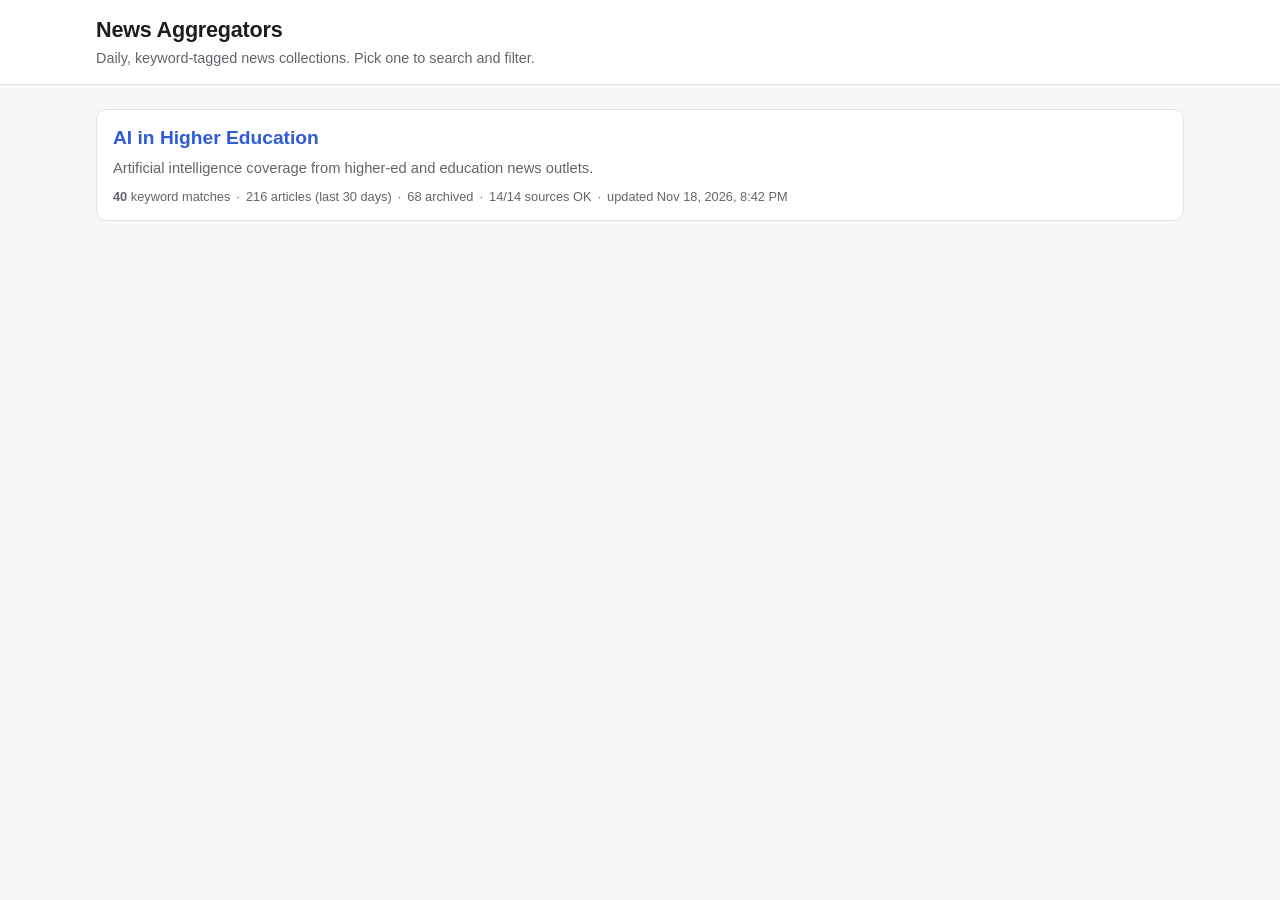
==== commit b1b1fc78: "Replace daily briefing with multi-aggregator hub (NewScanner engine) The previous Higher Ed + AI bri" ====
--- a/docs/index.html
+++ b/docs/index.html
@@ -1,1222 +1,56 @@
-<!DOCTYPE html>
+<!doctype html>
 <html lang="en">
 <head>
-    <meta charset="UTF-8">
-    <meta name="viewport" content="width=device-width, initial-scale=1.0">
-    <title>Higher Ed + AI Daily Briefing — November 18, 2026</title>
-    <style>
-        * { box-sizing: border-box; margin: 0; padding: 0; }
-
-        :root {
-            /* Light mode (default) — refined professional palette */
-            --bg-primary: #f5f5f4;           /* warm off-white */
-            --bg-secondary: #ffffff;
-            --bg-tertiary: #e7e5e4;           /* stone-200 */
-            --text-primary: #1c1917;          --text-secondary: #44403c;       --text-muted: #78716c;            --text-subtle: #a8a29e;          --border-color: #d6d3d1;          --accent-primary: #1e40af;        --accent-hover: #1e3a8a;         --accent-bg: #dbeafe;            --shadow-sm: 0 1px 2px rgba(0,0,0,0.04);
-            --shadow-md: 0 4px 6px rgba(0,0,0,0.06);
-            --shadow-lg: 0 10px 15px rgba(0,0,0,0.08);
-            --ai-badge-bg: #fef9c3;          --ai-badge-text: #854d0e;        --top-signals-bg: linear-gradient(135deg, #fef9c3 0%, #fef08a 100%);
-            --top-signals-text: #854d0e;     --stats-bg: #f5f5f4;             --header-border: #d6d3d1;
-            --tag-bg: #eff6ff;               --tag-text: #1e40af;             --ai-score-bg: #fef9c3;
-            --ai-score-text: #854d0e;        --meta-bg: #f5f5f4;
-        }
-
-        [data-theme="dark"] {
-            /* Dark mode — refined professional palette */
-            --bg-primary: #0c0a09;           --bg-secondary: #1c1917;         --bg-tertiary: #292524;          --text-primary: #fafaf9;           --text-secondary: #d6d3d1;       --text-muted: #a8a29e;          --text-subtle: #78716c;          --border-color: #292524;         --accent-primary: #60a5fa;       --accent-hover: #93c5fd;        --accent-bg: #1e3a5f;            --shadow-sm: 0 1px 2px rgba(0,0,0,0.4);
-            --shadow-md: 0 4px 6px rgba(0,0,0,0.4);
-            --shadow-lg: 0 10px 15px rgba(0,0,0,0.5);
-            --ai-badge-bg: #713f12;          --ai-badge-text: #fde047;        --top-signals-bg: linear-gradient(135deg, #713f12 0%, #a16207 100%);
-            --top-signals-text: #fde047;     --stats-bg: #1c1917;             --header-border: #292524;
-            --tag-bg: #1e3a5f;               --tag-text: #93c5fd;             --ai-score-bg: #713f12;
-            --ai-score-text: #fde047;        --meta-bg: #1c1917;
-        }
-
-        * { box-sizing: border-box; margin: 0; padding: 0; }
-
-        body {
-            font-family: -apple-system, BlinkMacSystemFont, 'Segoe UI', Roboto, Oxygen, Ubuntu, sans-serif;
-            line-height: 1.65;
-            color: var(--text-primary);
-            background: var(--bg-primary);
-            max-width: 900px;
-            margin: 0 auto;
-            padding: 2rem 1rem;
-            transition: background-color 0.3s ease, color 0.3s ease;
-        }
-
-        /* Prevent any images from breaking layout */
-        .article-summary img,
-        .article-item img,
-        .article-summary figure,
-        .article-item figure {
-            display: none !important;
-        }
-
-        header {
-            text-align: center;
-            margin-bottom: 2rem;
-            padding-bottom: 1.5rem;
-            border-bottom: 2px solid var(--header-border);
-            position: relative;
-        }
-
-        .theme-toggle {
-            position: absolute;
-            top: 0;
-            right: 0;
-            background: var(--bg-secondary);
-            border: 1px solid var(--border-color);
-            border-radius: 8px;
-            padding: 0.5rem 1rem;
-            cursor: pointer;
-            font-size: 0.85rem;
-            color: var(--text-primary);
-            display: flex;
-            align-items: center;
-            gap: 0.5rem;
-            transition: background 0.2s, border-color 0.2s;
-        }
-
-        .theme-toggle:hover {
-            background: var(--bg-tertiary);
-            border-color: var(--accent-primary);
-        }
-
-        .theme-toggle:focus {
-            outline: 2px solid var(--accent-primary);
-            outline-offset: 2px;
-        }
-
-        h1 { font-size: 2.2rem; color: var(--text-primary); margin-bottom: 0.5rem; }
-        .subtitle { color: var(--text-muted); font-size: 1.1rem; }
-        .meta { color: var(--text-subtle); font-size: 0.9rem; margin-top: 0.5rem; }
-
-        .stats-bar {
-            display: flex;
-            justify-content: center;
-            gap: 2rem;
-            margin: 1.5rem 0;
-            padding: 1rem;
-            background: var(--bg-secondary);
-            border-radius: 10px;
-            box-shadow: 0 2px 8px rgba(0,0,0,0.04);
-            flex-wrap: wrap;
-        }
-        .stat { text-align: center; }
-        .stat-value { font-size: 1.6rem; font-weight: 700; color: var(--accent-primary); }
-        .stat-label { font-size: 0.75rem; color: var(--text-muted); text-transform: uppercase; letter-spacing: 0.5px; }
-
-        .section { margin: 2.5rem 0; }
-        .section-header {
-            display: flex;
-            align-items: center;
-            gap: 0.75rem;
-            margin-bottom: 1rem;
-            padding-bottom: 0.5rem;
-            border-bottom: 1px solid var(--header-border);
-        }
-        .section-header h2 { font-size: 1.35rem; color: var(--text-primary); font-weight: 600; }
-        .theme-count { color: var(--text-subtle); font-size: 0.8rem; margin-left: 0.5rem; }
-
-        .article-list { list-style: none; }
-        .article-item {
-            background: var(--bg-secondary);
-            border-radius: 10px;
-            padding: 1.25rem;
-            margin-bottom: 1rem;
-            box-shadow: 0 1px 3px rgba(0,0,0,0.04);
-            border-left: 4px solid var(--accent-primary);
-            transition: transform 0.15s, box-shadow 0.15s, background-color 0.3s;
-        }
-        .article-item:hover {
-            transform: translateY(-2px);
-            box-shadow: 0 10px 20px rgba(0,0,0,0.08);
-        }
-        .article-title {
-            font-size: 1.05rem;
-            font-weight: 600;
-            color: var(--text-primary);
-            margin-bottom: 0.5rem;
-            line-height: 1.4;
-        }
-        .article-title a { color: inherit; text-decoration: none; }
-        .article-title a:hover { color: var(--accent-hover); text-decoration: underline; }
-        .article-meta {
-            display: flex;
-            flex-wrap: wrap;
-            gap: 0.75rem;
-            font-size: 0.78rem;
-            color: var(--text-muted);
-            margin-bottom: 0.5rem;
-        }
-        .meta-tag {
-            display: inline-flex;
-            align-items: center;
-            gap: 0.3rem;
-            background: var(--tag-bg);
-            padding: 0.2rem 0.55rem;
-            border-radius: 9999px;
-            font-size: 0.68rem;
-            font-weight: 500;
-            color: var(--tag-text);
-        }
-        .ai-score {
-            background: var(--ai-score-bg);
-            color: var(--ai-score-text);
-        }
-        .article-summary {
-            font-size: 0.92rem;
-            color: var(--text-secondary);
-            line-height: 1.65;
-        }
-
-        .top-signals {
-            background: var(--top-signals-bg);
-            border-radius: 14px;
-            padding: 1.5rem;
-            margin-bottom: 2rem;
-        }
-        .top-signals h2 { color: var(--top-signals-text); margin-bottom: 1rem; font-size: 1.2rem; }
-
-        .stats-summary {
-            background: var(--stats-bg);
-            border-radius: 10px;
-            padding: 1rem 1.25rem;
-            margin: 1.5rem 0;
-            font-size: 0.9rem;
-            color: var(--text-secondary);
-        }
-        .stats-summary strong { color: var(--text-primary); }
-
-        .ai-badge {
-            display: inline-block;
-            background: var(--ai-badge-bg);
-            color: var(--ai-badge-text);
-            padding: 0.15rem 0.55rem;
-            border-radius: 9999px;
-            font-size: 0.68rem;
-            font-weight: 600;
-            margin-left: 0.5rem;
-        }
-
-        footer {
-            margin-top: 3rem;
-            padding-top: 1.5rem;
-            border-top: 2px solid var(--header-border);
-            text-align: center;
-            color: var(--text-subtle);
-            font-size: 0.85rem;
-        }
-        footer a { color: var(--accent-primary); text-decoration: none; }
-        footer a:hover { text-decoration: underline; }
-
-        .theme-count { color: var(--text-subtle); font-size: 0.8rem; margin-left: 0.5rem; }
-
-        @media (max-width: 600px) {
-            body { padding: 1.25rem 1rem; }
-            h1 { font-size: 1.9rem; }
-            .stats-bar { gap: 1rem; }
-            .article-item { padding: 1rem; }
-            .theme-toggle { font-size: 0.75rem; padding: 0.4rem 0.75rem; }
-        }
-    </style>
+  <meta charset="utf-8">
+  <meta name="viewport" content="width=device-width, initial-scale=1">
+  <title>News Aggregators</title>
+  <meta name="description" content="Daily keyword-tagged news aggregators">
+  <link rel="stylesheet" href="assets/style.css">
 </head>
 <body>
-    <header>
-        <button class="theme-toggle" id="themeToggle" aria-label="Toggle dark mode">
-            <span id="themeIcon">🌙</span>
-            <span id="themeText">Dark</span>
-        </button>
-        <h1>Higher Ed + AI Daily Briefing</h1>
-        <div class="subtitle">November 18, 2026</div>
-        <div class="meta">Generated 2026-11-18 04:32 UTC</div>
-    </header>
+  <header class="site-header">
+    <div class="wrap header-row hub-header">
+      <div class="brand">
+        <h1>News Aggregators</h1>
+        <p class="muted">Daily, keyword-tagged news collections. Pick one to search and filter.</p>
+      </div>
+    </div>
+  </header>
 
-    <div class="stats-bar">
-        <div class="stat">
-            <div class="stat-value">28</div>
-            <div class="stat-label">Articles</div>
+  <main class="wrap hub">
+    <ul id="topics" class="hub-list"></ul>
+    <p id="empty" class="empty" hidden>No aggregators published yet.</p>
+  </main>
+
+  <script>
+  (async () => {
+    const esc = (s) => String(s ?? "").replace(/[&<>"']/g, (c) => ({ "&": "&amp;", "<": "&lt;", ">": "&gt;", '"': "&quot;", "'": "&#39;" }[c]));
+    let manifest;
+    try {
+      manifest = await (await fetch("data/manifest.json", { cache: "no-cache" })).json();
+    } catch {
+      document.getElementById("empty").hidden = false;
+      return;
+    }
+    const fmt = new Intl.DateTimeFormat(undefined, { dateStyle: "medium", timeStyle: "short" });
+    document.getElementById("topics").innerHTML = manifest.topics.map((t) => {
+      const active = t.sources.filter((s) => s.state !== "disabled");
+      const ok = active.filter((s) => s.state === "ok").length;
+      const archived = (t.archive || []).reduce((n, m) => n + m.count, 0);
+      return `<li class="card hub-card">
+        <h2><a href="${encodeURIComponent(t.slug)}/">${esc(t.title)}</a></h2>
+        <p>${esc(t.description)}</p>
+        <div class="meta">
+          <span><strong>${t.match_count}</strong> keyword matches</span><span>·</span>
+          <span>${t.article_count} articles (last ${t.retention_days || 30} days)</span><span>·</span>
+          <span>${archived} archived</span><span>·</span>
+          <span>${ok}/${active.length} sources OK</span><span>·</span>
+          <span>updated ${esc(fmt.format(new Date(t.updated_at)))}</span>
         </div>
-        <div class="stat">
-            <div class="stat-value">12</div>
-            <div class="stat-label">AI-Relevant</div>
-        </div>
-        <div class="stat">
-            <div class="stat-value">10</div>
-            <div class="stat-label">Themes</div>
-        </div>
-        <div class="stat">
-            <div class="stat-value">19</div>
-            <div class="stat-label">Feeds</div>
-        </div>
-    </div>
-
-    
-    <section class="top-signals">
-        <h2>🎯 Top AI Signals Today</h2>
-        <ul class="article-list">
-            
-            <li class="article-item">
-                <div class="article-title">
-                    <a href="https://www.theeduledger.com/institutions/article/16541567/international-student-enrollment-at-us-colleges-falls-3-as-new-arrivals-decline" target="_blank" rel="noopener">International Student Enrollment at U.S. Colleges Falls 3% as New Arrivals Decline</a>
-                    <span class="ai-badge">AI Score: 8</span>
-                </div>
-                <div class="article-meta">
-                    <span>📰 Diverse: Issues in Higher Education</span>
-                    <span class="meta-tag ai-score">AI Score: 8</span>
-                    
-                    <span class="meta-tag">AI in Operations & Administration</span>
-                    
-                    <span class="meta-tag">Student Experience & Affairs</span>
-                    
-                    <span class="meta-tag">Finance, Enrollment & Business Models</span>
-                    
-                </div>
-            </li>
-            
-            <li class="article-item">
-                <div class="article-title">
-                    <a href="https://www.highereddive.com/news/international-student-enrollment-fell-27-in-2025-26/874661/" target="_blank" rel="noopener">International student enrollment fell 2.7% in 2025-26</a>
-                    <span class="ai-badge">AI Score: 7</span>
-                </div>
-                <div class="article-meta">
-                    <span>📰 Higher Ed Dive</span>
-                    <span class="meta-tag ai-score">AI Score: 7</span>
-                    
-                    <span class="meta-tag">AI in Operations & Administration</span>
-                    
-                    <span class="meta-tag">Finance, Enrollment & Business Models</span>
-                    
-                </div>
-            </li>
-            
-            <li class="article-item">
-                <div class="article-title">
-                    <a href="https://www.insidehighered.com/news/government/student-aid-policy/2026/11/17/trump-admin-consolidate-student-aid-data-treasury" target="_blank" rel="noopener">Trump Admin Moves to Consolidate Student Aid Data at Treasury</a>
-                    <span class="ai-badge">AI Score: 6</span>
-                </div>
-                <div class="article-meta">
-                    <span>📰 Inside Higher Ed</span>
-                    <span class="meta-tag ai-score">AI Score: 6</span>
-                    
-                    <span class="meta-tag">Equity, Access & Ethics</span>
-                    
-                </div>
-            </li>
-            
-            <li class="article-item">
-                <div class="article-title">
-                    <a href="https://www.insidehighered.com/news/student-success/academic-life/2026/11/17/ai-changing-college-old-challenges-persist" target="_blank" rel="noopener">As AI Changes How Students Approach College, Old Challenges Persist</a>
-                    <span class="ai-badge">AI Score: 6</span>
-                </div>
-                <div class="article-meta">
-                    <span>📰 Inside Higher Ed</span>
-                    <span class="meta-tag ai-score">AI Score: 6</span>
-                    
-                    <span class="meta-tag">Student Experience & Affairs</span>
-                    
-                </div>
-            </li>
-            
-            <li class="article-item">
-                <div class="article-title">
-                    <a href="https://www.highereddive.com/news/lawsuit-alleges-chronic-underfunding-of-university-of-maryland-eastern-shor/874815/" target="_blank" rel="noopener">Lawsuit alleges chronic underfunding of University of Maryland Eastern Shore</a>
-                    <span class="ai-badge">AI Score: 4</span>
-                </div>
-                <div class="article-meta">
-                    <span>📰 Higher Ed Dive</span>
-                    <span class="meta-tag ai-score">AI Score: 4</span>
-                    
-                    <span class="meta-tag">Infrastructure, Compute & Partnerships</span>
-                    
-                    <span class="meta-tag">Legal, Compliance & Regulation</span>
-                    
-                </div>
-            </li>
-            
-        </ul>
-    </section>
-    
-
-    <div class="stats-summary">
-        <strong>Scanned:</strong> 28 articles from 19 feeds |
-        <strong>AI-Relevant:</strong> 12 (43%) |
-        <strong>Themes identified:</strong> 10
-    </div>
-
-    
-    <section class="section">
-        <div class="section-header">
-            <h2>Student Experience & Affairs</h2>
-            <span class="theme-count">4 articles</span>
-        </div>
-        <ul class="article-list">
-            
-            <li class="article-item">
-                <div class="article-title">
-                    <a href="https://www.theeduledger.com/institutions/article/16541567/international-student-enrollment-at-us-colleges-falls-3-as-new-arrivals-decline" target="_blank" rel="noopener">International Student Enrollment at U.S. Colleges Falls 3% as New Arrivals Decline</a>
-                    
-                    <span class="ai-badge">AI</span>
-                    
-                </div>
-                <div class="article-meta">
-                    <span>📰 Diverse: Issues in Higher Education</span>
-                    
-                    <span>🕐 2026-11-16 14:55 UTC</span>
-                    
-                    
-                    <span class="meta-tag ai-score">AI: 8</span>
-                    
-                    
-                    <span class="meta-tag">AI in Operations & Administration</span>
-                    
-                    <span class="meta-tag">Student Experience & Affairs</span>
-                    
-                    <span class="meta-tag">Finance, Enrollment & Business Models</span>
-                    
-                </div>
-                
-                <div class="article-summary">
-                    International enrollment at U.S. colleges and universities fell 3% in 2025-26, with new international students declining 18% and...
-                </div>
-                
-            </li>
-            
-            <li class="article-item">
-                <div class="article-title">
-                    <a href="https://www.insidehighered.com/news/student-success/academic-life/2026/11/17/ai-changing-college-old-challenges-persist" target="_blank" rel="noopener">As AI Changes How Students Approach College, Old Challenges Persist</a>
-                    
-                    <span class="ai-badge">AI</span>
-                    
-                </div>
-                <div class="article-meta">
-                    <span>📰 Inside Higher Ed</span>
-                    
-                    <span>🕐 2026-11-17 08:00 UTC</span>
-                    
-                    
-                    <span class="meta-tag ai-score">AI: 6</span>
-                    
-                    
-                    <span class="meta-tag">Student Experience & Affairs</span>
-                    
-                </div>
-                
-                <div class="article-summary">
-                    As AI Changes How Students Approach College, Old Challenges Persist colleen.flaherty Tue, 11/17/2026 - 03:00 AM The student experience is in transition, but unmet financial needs and mental health continue to limit students’ success, according to new Student Voice data. Byline(s) Colleen Flaherty As...
-                </div>
-                
-            </li>
-            
-            <li class="article-item">
-                <div class="article-title">
-                    <a href="https://www.theeduledger.com/opinion/article/16541853/in-pennsylvania-community-revitalization-is-a-leadership-challenge" target="_blank" rel="noopener">In Pennsylvania, Community Revitalization Is a Leadership Challenge</a>
-                    
-                    <span class="ai-badge">AI</span>
-                    
-                </div>
-                <div class="article-meta">
-                    <span>📰 Diverse: Issues in Higher Education</span>
-                    
-                    <span>🕐 2026-11-17 19:55 UTC</span>
-                    
-                    
-                    <span class="meta-tag ai-score">AI: 3</span>
-                    
-                    
-                    <span class="meta-tag">Workforce, Curriculum & Skills</span>
-                    
-                    <span class="meta-tag">Infrastructure, Compute & Partnerships</span>
-                    
-                    <span class="meta-tag">Student Experience & Affairs</span>
-                    
-                </div>
-                
-                <div class="article-summary">
-                    Community revitalization requires more than housing, infrastructure, and economic development. Colleges, employers, and community...
-                </div>
-                
-            </li>
-            
-            <li class="article-item">
-                <div class="article-title">
-                    <a href="https://www.highereddive.com/news/aba-accreditation-arm-moves-to-nix-full-time-faculty-standard-for-first-yea/874998/" target="_blank" rel="noopener">ABA accreditation arm moves to nix full-time faculty standard for first-year classes</a>
-                    
-                    <span class="ai-badge">AI</span>
-                    
-                </div>
-                <div class="article-meta">
-                    <span>📰 Higher Ed Dive</span>
-                    
-                    <span>🕐 2026-11-18 00:07 UTC</span>
-                    
-                    
-                    <span class="meta-tag ai-score">AI: 2</span>
-                    
-                    
-                    <span class="meta-tag">Student Experience & Affairs</span>
-                    
-                    <span class="meta-tag">Legal, Compliance & Regulation</span>
-                    
-                </div>
-                
-                <div class="article-summary">
-                    The U.S. Department of Justice recently threatened an antitrust probe over the requirement, arguing that it drives up legal education costs.
-                </div>
-                
-            </li>
-            
-        </ul>
-    </section>
-    
-    <section class="section">
-        <div class="section-header">
-            <h2>Finance, Enrollment & Business Models</h2>
-            <span class="theme-count">3 articles</span>
-        </div>
-        <ul class="article-list">
-            
-            <li class="article-item">
-                <div class="article-title">
-                    <a href="https://www.theeduledger.com/institutions/article/16541567/international-student-enrollment-at-us-colleges-falls-3-as-new-arrivals-decline" target="_blank" rel="noopener">International Student Enrollment at U.S. Colleges Falls 3% as New Arrivals Decline</a>
-                    
-                    <span class="ai-badge">AI</span>
-                    
-                </div>
-                <div class="article-meta">
-                    <span>📰 Diverse: Issues in Higher Education</span>
-                    
-                    <span>🕐 2026-11-16 14:55 UTC</span>
-                    
-                    
-                    <span class="meta-tag ai-score">AI: 8</span>
-                    
-                    
-                    <span class="meta-tag">AI in Operations & Administration</span>
-                    
-                    <span class="meta-tag">Student Experience & Affairs</span>
-                    
-                    <span class="meta-tag">Finance, Enrollment & Business Models</span>
-                    
-                </div>
-                
-                <div class="article-summary">
-                    International enrollment at U.S. colleges and universities fell 3% in 2025-26, with new international students declining 18% and...
-                </div>
-                
-            </li>
-            
-            <li class="article-item">
-                <div class="article-title">
-                    <a href="https://www.highereddive.com/news/international-student-enrollment-fell-27-in-2025-26/874661/" target="_blank" rel="noopener">International student enrollment fell 2.7% in 2025-26</a>
-                    
-                    <span class="ai-badge">AI</span>
-                    
-                </div>
-                <div class="article-meta">
-                    <span>📰 Higher Ed Dive</span>
-                    
-                    <span>🕐 2026-11-16 05:05 UTC</span>
-                    
-                    
-                    <span class="meta-tag ai-score">AI: 7</span>
-                    
-                    
-                    <span class="meta-tag">AI in Operations & Administration</span>
-                    
-                    <span class="meta-tag">Finance, Enrollment & Business Models</span>
-                    
-                </div>
-                
-                <div class="article-summary">
-                    The annual Open Doors report also found signs losses are poised to continue, with the number of new foreign students plummeting 17.7% from the prior year.
-                </div>
-                
-            </li>
-            
-            <li class="article-item">
-                <div class="article-title">
-                    <a href="https://www.highereddive.com/news/week-in-review-boston-baylor-and-penn-state-universities-in-budget-holes/874685/" target="_blank" rel="noopener">Week in review: Boston, Baylor and Penn State universities in budget holes</a>
-                    
-                </div>
-                <div class="article-meta">
-                    <span>📰 Higher Ed Dive</span>
-                    
-                    <span>🕐 2026-11-16 10:00 UTC</span>
-                    
-                    
-                    <span class="meta-tag ai-score">AI: 1</span>
-                    
-                    
-                    <span class="meta-tag">Finance, Enrollment & Business Models</span>
-                    
-                </div>
-                
-                <div class="article-summary">
-                    We’re rounding up last week’s most interesting stories, from financial woes at major institutions to college campus takeovers in Pennsylvania and Florida.
-                </div>
-                
-            </li>
-            
-        </ul>
-    </section>
-    
-    <section class="section">
-        <div class="section-header">
-            <h2>AI in Operations & Administration</h2>
-            <span class="theme-count">2 articles</span>
-        </div>
-        <ul class="article-list">
-            
-            <li class="article-item">
-                <div class="article-title">
-                    <a href="https://www.theeduledger.com/institutions/article/16541567/international-student-enrollment-at-us-colleges-falls-3-as-new-arrivals-decline" target="_blank" rel="noopener">International Student Enrollment at U.S. Colleges Falls 3% as New Arrivals Decline</a>
-                    
-                    <span class="ai-badge">AI</span>
-                    
-                </div>
-                <div class="article-meta">
-                    <span>📰 Diverse: Issues in Higher Education</span>
-                    
-                    <span>🕐 2026-11-16 14:55 UTC</span>
-                    
-                    
-                    <span class="meta-tag ai-score">AI: 8</span>
-                    
-                    
-                    <span class="meta-tag">AI in Operations & Administration</span>
-                    
-                    <span class="meta-tag">Student Experience & Affairs</span>
-                    
-                    <span class="meta-tag">Finance, Enrollment & Business Models</span>
-                    
-                </div>
-                
-                <div class="article-summary">
-                    International enrollment at U.S. colleges and universities fell 3% in 2025-26, with new international students declining 18% and...
-                </div>
-                
-            </li>
-            
-            <li class="article-item">
-                <div class="article-title">
-                    <a href="https://www.highereddive.com/news/international-student-enrollment-fell-27-in-2025-26/874661/" target="_blank" rel="noopener">International student enrollment fell 2.7% in 2025-26</a>
-                    
-                    <span class="ai-badge">AI</span>
-                    
-                </div>
-                <div class="article-meta">
-                    <span>📰 Higher Ed Dive</span>
-                    
-                    <span>🕐 2026-11-16 05:05 UTC</span>
-                    
-                    
-                    <span class="meta-tag ai-score">AI: 7</span>
-                    
-                    
-                    <span class="meta-tag">AI in Operations & Administration</span>
-                    
-                    <span class="meta-tag">Finance, Enrollment & Business Models</span>
-                    
-                </div>
-                
-                <div class="article-summary">
-                    The annual Open Doors report also found signs losses are poised to continue, with the number of new foreign students plummeting 17.7% from the prior year.
-                </div>
-                
-            </li>
-            
-        </ul>
-    </section>
-    
-    <section class="section">
-        <div class="section-header">
-            <h2>Equity, Access & Ethics</h2>
-            <span class="theme-count">1 article</span>
-        </div>
-        <ul class="article-list">
-            
-            <li class="article-item">
-                <div class="article-title">
-                    <a href="https://www.insidehighered.com/news/government/student-aid-policy/2026/11/17/trump-admin-consolidate-student-aid-data-treasury" target="_blank" rel="noopener">Trump Admin Moves to Consolidate Student Aid Data at Treasury</a>
-                    
-                    <span class="ai-badge">AI</span>
-                    
-                </div>
-                <div class="article-meta">
-                    <span>📰 Inside Higher Ed</span>
-                    
-                    <span>🕐 2026-11-17 08:00 UTC</span>
-                    
-                    
-                    <span class="meta-tag ai-score">AI: 6</span>
-                    
-                    
-                    <span class="meta-tag">Equity, Access & Ethics</span>
-                    
-                </div>
-                
-                <div class="article-summary">
-                    Trump Admin Moves to Consolidate Student Aid Data at Treasury jessica.blake@… Tue, 11/17/2026 - 03:00 AM Higher education legal experts and student advocates argue this latest move violates federal privacy law. An ED official dismissed their concerns. Byline(s) Jessica Blake Trump Admin Moves to Con...
-                </div>
-                
-            </li>
-            
-        </ul>
-    </section>
-    
-    <section class="section">
-        <div class="section-header">
-            <h2>Legal, Compliance & Regulation</h2>
-            <span class="theme-count">2 articles</span>
-        </div>
-        <ul class="article-list">
-            
-            <li class="article-item">
-                <div class="article-title">
-                    <a href="https://www.highereddive.com/news/lawsuit-alleges-chronic-underfunding-of-university-of-maryland-eastern-shor/874815/" target="_blank" rel="noopener">Lawsuit alleges chronic underfunding of University of Maryland Eastern Shore</a>
-                    
-                    <span class="ai-badge">AI</span>
-                    
-                </div>
-                <div class="article-meta">
-                    <span>📰 Higher Ed Dive</span>
-                    
-                    <span>🕐 2026-11-16 22:52 UTC</span>
-                    
-                    
-                    <span class="meta-tag ai-score">AI: 4</span>
-                    
-                    
-                    <span class="meta-tag">Infrastructure, Compute & Partnerships</span>
-                    
-                    <span class="meta-tag">Legal, Compliance & Regulation</span>
-                    
-                </div>
-                
-                <div class="article-summary">
-                    A group of students, faculty and alumni said the historically Black institution has been discriminated against and shortchanged $6 billion since its founding.
-                </div>
-                
-            </li>
-            
-            <li class="article-item">
-                <div class="article-title">
-                    <a href="https://www.highereddive.com/news/aba-accreditation-arm-moves-to-nix-full-time-faculty-standard-for-first-yea/874998/" target="_blank" rel="noopener">ABA accreditation arm moves to nix full-time faculty standard for first-year classes</a>
-                    
-                    <span class="ai-badge">AI</span>
-                    
-                </div>
-                <div class="article-meta">
-                    <span>📰 Higher Ed Dive</span>
-                    
-                    <span>🕐 2026-11-18 00:07 UTC</span>
-                    
-                    
-                    <span class="meta-tag ai-score">AI: 2</span>
-                    
-                    
-                    <span class="meta-tag">Student Experience & Affairs</span>
-                    
-                    <span class="meta-tag">Legal, Compliance & Regulation</span>
-                    
-                </div>
-                
-                <div class="article-summary">
-                    The U.S. Department of Justice recently threatened an antitrust probe over the requirement, arguing that it drives up legal education costs.
-                </div>
-                
-            </li>
-            
-        </ul>
-    </section>
-    
-    <section class="section">
-        <div class="section-header">
-            <h2>Infrastructure, Compute & Partnerships</h2>
-            <span class="theme-count">2 articles</span>
-        </div>
-        <ul class="article-list">
-            
-            <li class="article-item">
-                <div class="article-title">
-                    <a href="https://www.highereddive.com/news/lawsuit-alleges-chronic-underfunding-of-university-of-maryland-eastern-shor/874815/" target="_blank" rel="noopener">Lawsuit alleges chronic underfunding of University of Maryland Eastern Shore</a>
-                    
-                    <span class="ai-badge">AI</span>
-                    
-                </div>
-                <div class="article-meta">
-                    <span>📰 Higher Ed Dive</span>
-                    
-                    <span>🕐 2026-11-16 22:52 UTC</span>
-                    
-                    
-                    <span class="meta-tag ai-score">AI: 4</span>
-                    
-                    
-                    <span class="meta-tag">Infrastructure, Compute & Partnerships</span>
-                    
-                    <span class="meta-tag">Legal, Compliance & Regulation</span>
-                    
-                </div>
-                
-                <div class="article-summary">
-                    A group of students, faculty and alumni said the historically Black institution has been discriminated against and shortchanged $6 billion since its founding.
-                </div>
-                
-            </li>
-            
-            <li class="article-item">
-                <div class="article-title">
-                    <a href="https://www.theeduledger.com/opinion/article/16541853/in-pennsylvania-community-revitalization-is-a-leadership-challenge" target="_blank" rel="noopener">In Pennsylvania, Community Revitalization Is a Leadership Challenge</a>
-                    
-                    <span class="ai-badge">AI</span>
-                    
-                </div>
-                <div class="article-meta">
-                    <span>📰 Diverse: Issues in Higher Education</span>
-                    
-                    <span>🕐 2026-11-17 19:55 UTC</span>
-                    
-                    
-                    <span class="meta-tag ai-score">AI: 3</span>
-                    
-                    
-                    <span class="meta-tag">Workforce, Curriculum & Skills</span>
-                    
-                    <span class="meta-tag">Infrastructure, Compute & Partnerships</span>
-                    
-                    <span class="meta-tag">Student Experience & Affairs</span>
-                    
-                </div>
-                
-                <div class="article-summary">
-                    Community revitalization requires more than housing, infrastructure, and economic development. Colleges, employers, and community...
-                </div>
-                
-            </li>
-            
-        </ul>
-    </section>
-    
-    <section class="section">
-        <div class="section-header">
-            <h2>Faculty Development & Labor</h2>
-            <span class="theme-count">2 articles</span>
-        </div>
-        <ul class="article-list">
-            
-            <li class="article-item">
-                <div class="article-title">
-                    <a href="https://www.insidehighered.com/news/government/2026/11/17/ed-probes-teacher-prep-programs" target="_blank" rel="noopener">Office for Civil Rights Probes Teacher Prep Programs</a>
-                    
-                    <span class="ai-badge">AI</span>
-                    
-                </div>
-                <div class="article-meta">
-                    <span>📰 Inside Higher Ed</span>
-                    
-                    <span>🕐 2026-11-17 08:00 UTC</span>
-                    
-                    
-                    <span class="meta-tag ai-score">AI: 3</span>
-                    
-                    
-                    <span class="meta-tag">Faculty Development & Labor</span>
-                    
-                </div>
-                
-                <div class="article-summary">
-                    Office for Civil Rights Probes Teacher Prep Programs kathryn.palmer… Tue, 11/17/2026 - 03:00 AM One government official accused some programs of seemingly “recruiting and training ‘minority’ candidates rather than evaluating candidates based solely on merit.” Byline(s) Kathryn Palmer Office for Civi...
-                </div>
-                
-            </li>
-            
-            <li class="article-item">
-                <div class="article-title">
-                    <a href="https://www.insidehighered.com/opinion/letters/2026/11/16/defending-academic-freedom-requires-confronting-its-limits" target="_blank" rel="noopener">Defending Academic Freedom Requires Confronting Its Limits</a>
-                    
-                </div>
-                <div class="article-meta">
-                    <span>📰 Inside Higher Ed</span>
-                    
-                    <span>🕐 2026-11-17 00:43 UTC</span>
-                    
-                    
-                    <span class="meta-tag ai-score">AI: 1</span>
-                    
-                    
-                    <span class="meta-tag">Faculty Development & Labor</span>
-                    
-                </div>
-                
-                <div class="article-summary">
-                    Defending Academic Freedom Requires Confronting Its Limits Sara Brady Mon, 11/16/2026 - 07:43 PM Byline(s) Letters to the Editor Defending Academic Freedom Requires Confronting Its Limits Sara Brady Mon, 11/16/2026 - 07:43 PM Byline(s) Letters to the Editor
-                </div>
-                
-            </li>
-            
-        </ul>
-    </section>
-    
-    <section class="section">
-        <div class="section-header">
-            <h2>Workforce, Curriculum & Skills</h2>
-            <span class="theme-count">1 article</span>
-        </div>
-        <ul class="article-list">
-            
-            <li class="article-item">
-                <div class="article-title">
-                    <a href="https://www.theeduledger.com/opinion/article/16541853/in-pennsylvania-community-revitalization-is-a-leadership-challenge" target="_blank" rel="noopener">In Pennsylvania, Community Revitalization Is a Leadership Challenge</a>
-                    
-                    <span class="ai-badge">AI</span>
-                    
-                </div>
-                <div class="article-meta">
-                    <span>📰 Diverse: Issues in Higher Education</span>
-                    
-                    <span>🕐 2026-11-17 19:55 UTC</span>
-                    
-                    
-                    <span class="meta-tag ai-score">AI: 3</span>
-                    
-                    
-                    <span class="meta-tag">Workforce, Curriculum & Skills</span>
-                    
-                    <span class="meta-tag">Infrastructure, Compute & Partnerships</span>
-                    
-                    <span class="meta-tag">Student Experience & Affairs</span>
-                    
-                </div>
-                
-                <div class="article-summary">
-                    Community revitalization requires more than housing, infrastructure, and economic development. Colleges, employers, and community...
-                </div>
-                
-            </li>
-            
-        </ul>
-    </section>
-    
-    <section class="section">
-        <div class="section-header">
-            <h2>General Higher Ed</h2>
-            <span class="theme-count">5 articles</span>
-        </div>
-        <ul class="article-list">
-            
-            <li class="article-item">
-                <div class="article-title">
-                    <a href="https://www.insidehighered.com/opinion/columns/resident-scholar/2026/11/17/federal-health-care-cuts-could-devastate-college" target="_blank" rel="noopener">Federal Health Care Cuts Could Have Devastating Effects on College Students</a>
-                    
-                    <span class="ai-badge">AI</span>
-                    
-                </div>
-                <div class="article-meta">
-                    <span>📰 Inside Higher Ed</span>
-                    
-                    <span>🕐 2026-11-17 08:00 UTC</span>
-                    
-                    
-                    <span class="meta-tag ai-score">AI: 2</span>
-                    
-                    
-                    <span class="meta-tag">General Higher Ed</span>
-                    
-                </div>
-                
-                <div class="article-summary">
-                    Federal Health Care Cuts Could Have Devastating Effects on College Students Sara Brady Tue, 11/17/2026 - 03:00 AM Medicare and Medicaid cuts threaten college students’ health, financial security and ability to graduate. Byline(s) Shaun Harper Federal Health Care Cuts Could Have Devastating Effects o...
-                </div>
-                
-            </li>
-            
-            <li class="article-item">
-                <div class="article-title">
-                    <a href="https://www.insidehighered.com/opinion/columns/learning-innovation/2026/11/17/breakneck-china-and-campus-construction-projects" target="_blank" rel="noopener">‘Breakneck,’ China and Campus Construction Projects</a>
-                    
-                    <span class="ai-badge">AI</span>
-                    
-                </div>
-                <div class="article-meta">
-                    <span>📰 Inside Higher Ed</span>
-                    
-                    <span>🕐 2026-11-17 08:00 UTC</span>
-                    
-                    
-                    <span class="meta-tag ai-score">AI: 2</span>
-                    
-                    
-                    <span class="meta-tag">General Higher Ed</span>
-                    
-                </div>
-                
-                <div class="article-summary">
-                    ‘Breakneck,’ China and Campus Construction Projects joshua.m.kim@d… Tue, 11/17/2026 - 03:00 AM A list of big university construction projects inspired by a fantastic book explaining why China is better at building big than the U.S. Byline(s) Joshua Kim ‘Breakneck,’ China and Campus Construction Proj...
-                </div>
-                
-            </li>
-            
-            <li class="article-item">
-                <div class="article-title">
-                    <a href="https://www.highereddive.com/news/teacher-prep-programs-probed-in-education-departments-latest-anti-dei-push/874831/" target="_blank" rel="noopener">Teacher prep programs probed in Education Department’s latest anti-DEI push</a>
-                    
-                    <span class="ai-badge">AI</span>
-                    
-                </div>
-                <div class="article-meta">
-                    <span>📰 Higher Ed Dive</span>
-                    
-                    <span>🕐 2026-11-17 10:00 UTC</span>
-                    
-                    
-                    <span class="meta-tag ai-score">AI: 2</span>
-                    
-                    
-                    <span class="meta-tag">General Higher Ed</span>
-                    
-                </div>
-                
-                <div class="article-summary">
-                    The agency said diversification efforts disregard "merit," but critics say the programs level the playing field for historically excluded candidates.
-                </div>
-                
-            </li>
-            
-            <li class="article-item">
-                <div class="article-title">
-                    <a href="https://www.highereddive.com/spons/in-modern-higher-ed-rigor-is-a-function-of-design-not-a-delivery-format/874263/" target="_blank" rel="noopener">In modern higher ed, rigor is a function of design, not a delivery format</a>
-                    
-                </div>
-                <div class="article-meta">
-                    <span>📰 Higher Ed Dive</span>
-                    
-                    <span>🕐 2026-11-16 10:00 UTC</span>
-                    
-                    
-                    
-                    <span class="meta-tag">General Higher Ed</span>
-                    
-                </div>
-                
-                <div class="article-summary">
-                    How intentional design makes self-paced learning rigorous, flexible and effective.
-                </div>
-                
-            </li>
-            
-            <li class="article-item">
-                <div class="article-title">
-                    <a href="https://www.highereddive.com/news/rigorous-course-participation-rose-in-illinois-after-2021-law-report-finds/874604/" target="_blank" rel="noopener">Rigorous course participation rose after 2021 law, University of Illinois report finds</a>
-                    
-                </div>
-                <div class="article-meta">
-                    <span>📰 Higher Ed Dive</span>
-                    
-                    <span>🕐 2026-11-16 10:00 UTC</span>
-                    
-                    
-                    
-                    <span class="meta-tag">General Higher Ed</span>
-                    
-                </div>
-                
-                <div class="article-summary">
-                    The increases in dual credit and Advanced Placement participation in Illinois were particularly notable for Black students and students with disabilities.
-                </div>
-                
-            </li>
-            
-        </ul>
-    </section>
-    
-    <section class="section">
-        <div class="section-header">
-            <h2>AI Research & Funding</h2>
-            <span class="theme-count">5 articles</span>
-        </div>
-        <ul class="article-list">
-            
-            <li class="article-item">
-                <div class="article-title">
-                    <a href="https://www.insidehighered.com/opinion/views/2026/11/17/research-questions-we-ask-matter-opinion" target="_blank" rel="noopener">What if the Justice Department Studied ‘Mar-a-Lago Face’ and Violent Crime?</a>
-                    
-                    <span class="ai-badge">AI</span>
-                    
-                </div>
-                <div class="article-meta">
-                    <span>📰 Inside Higher Ed</span>
-                    
-                    <span>🕐 2026-11-17 08:00 UTC</span>
-                    
-                    
-                    <span class="meta-tag ai-score">AI: 2</span>
-                    
-                    
-                    <span class="meta-tag">AI Research & Funding</span>
-                    
-                </div>
-                
-                <div class="article-summary">
-                    What if the Justice Department Studied ‘Mar-a-Lago Face’ and Violent Crime? Elizabeth Redden Tue, 11/17/2026 - 03:00 AM It would make as much sense as a new federal grant opportunity for research linking gender dysphoria and violent crime. Byline(s) Omi Salas-SantaCruz What if the Justice Department...
-                </div>
-                
-            </li>
-            
-            <li class="article-item">
-                <div class="article-title">
-                    <a href="https://www.ecampusnews.com/teaching-learning/2026/11/16/what-detective-fiction-can-teach-us-about-becoming-better-researchers/" target="_blank" rel="noopener">What detective fiction can teach us about becoming better researchers</a>
-                    
-                </div>
-                <div class="article-meta">
-                    <span>📰 eCampus News</span>
-                    
-                    <span>🕐 2026-11-16 10:00 UTC</span>
-                    
-                    
-                    <span class="meta-tag ai-score">AI: 1</span>
-                    
-                    
-                    <span class="meta-tag">AI Research & Funding</span>
-                    
-                </div>
-                
-                <div class="article-summary">
-                    Research methodology courses typically introduce students to research design, sampling, validity, reliability, data analysis, and scholarly writing. These are essential competencies, but teaching the mechanics of research does not necessarily teach students how to think like researchers. The post Wh...
-                </div>
-                
-            </li>
-            
-            <li class="article-item">
-                <div class="article-title">
-                    <a href="https://www.theeduledger.com/on-the-move/article/16424350/ezemenari-m-obasi" target="_blank" rel="noopener">Ezemenari M. Obasi</a>
-                    
-                </div>
-                <div class="article-meta">
-                    <span>📰 Diverse: Issues in Higher Education</span>
-                    
-                    <span>🕐 2026-11-16 12:15 UTC</span>
-                    
-                    
-                    <span class="meta-tag ai-score">AI: 1</span>
-                    
-                    
-                    <span class="meta-tag">AI Research & Funding</span>
-                    
-                </div>
-                
-                <div class="article-summary">
-                    Ezemenari M. Obasi, vice president for research and innovation and professor of family medicine and public health sciences at...
-                </div>
-                
-            </li>
-            
-            <li class="article-item">
-                <div class="article-title">
-                    <a href="https://www.highereddive.com/news/supreme-court-declines-trump-bid-to-revive-dei-research-funding-cuts/874788/" target="_blank" rel="noopener">Supreme Court declines Trump bid to revive DEI research funding cuts</a>
-                    
-                </div>
-                <div class="article-meta">
-                    <span>📰 Higher Ed Dive</span>
-                    
-                    <span>🕐 2026-11-16 23:07 UTC</span>
-                    
-                    
-                    <span class="meta-tag ai-score">AI: 1</span>
-                    
-                    
-                    <span class="meta-tag">AI Research & Funding</span>
-                    
-                </div>
-                
-                <div class="article-summary">
-                    A lower court blocked the administration from pulling funding from University of California researchers over project topics it opposed.
-                </div>
-                
-            </li>
-            
-            <li class="article-item">
-                <div class="article-title">
-                    <a href="https://www.highereddive.com/news/dhs-4-year-cap-on-student-visa-stays-struck-down-by-federal-judge/874977/" target="_blank" rel="noopener">DHS’ 4-year cap on student visa stays struck down by federal judge</a>
-                    
-                </div>
-                <div class="article-meta">
-                    <span>📰 Higher Ed Dive</span>
-                    
-                    <span>🕐 2026-11-17 23:32 UTC</span>
-                    
-                    
-                    <span class="meta-tag ai-score">AI: 1</span>
-                    
-                    
-                    <span class="meta-tag">AI Research & Funding</span>
-                    
-                </div>
-                
-                <div class="article-summary">
-                    The law does not grant the agency “such broad and open-ended authority to undermine” the student visa program, the judge wrote.
-                </div>
-                
-            </li>
-            
-        </ul>
-    </section>
-    
-
-    <footer>
-        <p>Generated by <a href="https://github.com/addotson00/news-aggregator" target="_blank" rel="noopener">Higher Ed + AI Briefing</a> on 2026-11-18 04:32 UTC</p>
-        <p>Sources: 19 RSS feeds | Taxonomy: v1.2</p>
-        <p><a href="briefing.json" target="_blank">Raw JSON Data</a> | <a href="feeds.opml" target="_blank">Feed List (OPML)</a> | <a href="taxonomy.yaml" target="_blank">Taxonomy Config</a></p>
-    </footer>
-
-    <script>
-        (function() {
-            const toggle = document.getElementById('themeToggle');
-            const icon = document.getElementById('themeIcon');
-            const text = document.getElementById('themeText');
-            const html = document.documentElement;
-
-            // Check for saved preference or system preference
-            const savedTheme = localStorage.getItem('theme');
-            const prefersDark = window.matchMedia('(prefers-color-scheme: dark)').matches;
-
-            function applyTheme(theme) {
-                html.setAttribute('data-theme', theme);
-                localStorage.setItem('theme', theme);
-                if (theme === 'dark') {
-                    icon.textContent = '☀️';
-                    text.textContent = 'Light';
-                } else {
-                    icon.textContent = '🌙';
-                    text.textContent = 'Dark';
-                }
-            }
-
-            // Initialize
-            if (savedTheme) {
-                applyTheme(savedTheme);
-            } else if (prefersDark) {
-                applyTheme('dark');
-            } else {
-                applyTheme('light');
-            }
-
-            // Toggle handler
-            toggle.addEventListener('click', function() {
-                const currentTheme = html.getAttribute('data-theme');
-                const newTheme = currentTheme === 'dark' ? 'light' : 'dark';
-                applyTheme(newTheme);
-            });
-
-            // Listen for system preference changes
-            window.matchMedia('(prefers-color-scheme: dark)').addEventListener('change', function(e) {
-                if (!localStorage.getItem('theme')) {
-                    applyTheme(e.matches ? 'dark' : 'light');
-                }
-            });
-        })();
-    </script>
+      </li>`;
+    }).join("");
+    document.getElementById("empty").hidden = manifest.topics.length > 0;
+  })();
+  </script>
 </body>
-</html>+</html>
--- a/docs/assets/style.css
+++ b/docs/assets/style.css
@@ -0,0 +1,105 @@
+:root {
+  --bg: #f7f7f5;
+  --surface: #ffffff;
+  --text: #1c1d1f;
+  --muted: #62656b;
+  --border: #e2e2de;
+  --accent: #2f5bd3;
+  --accent-soft: #e7edfc;
+  --mark: #fff1a8;
+  --ok: #1f8a4c;
+  --err: #c0392b;
+  --radius: 10px;
+  font-family: -apple-system, BlinkMacSystemFont, "Segoe UI", Inter, Roboto, sans-serif;
+}
+@media (prefers-color-scheme: dark) {
+  :root {
+    --bg: #131416;
+    --surface: #1b1c1f;
+    --text: #e8e8e6;
+    --muted: #9a9ca1;
+    --border: #2c2e32;
+    --accent: #8aa8ff;
+    --accent-soft: #232c45;
+    --mark: #5a4d12;
+    --ok: #4cc382;
+    --err: #ff7b6b;
+  }
+}
+
+* { box-sizing: border-box; }
+[hidden] { display: none !important; }  /* class display rules must not un-hide elements */
+body { margin: 0; background: var(--bg); color: var(--text); line-height: 1.5; }
+a { color: var(--accent); }
+.wrap { max-width: 1120px; margin: 0 auto; padding: 0 16px; }
+.muted { color: var(--muted); }
+.small { font-size: .85rem; }
+.sr-only { position: absolute; width: 1px; height: 1px; overflow: hidden; clip: rect(0 0 0 0); }
+
+/* Header */
+.site-header { background: var(--surface); border-bottom: 1px solid var(--border); position: sticky; top: 0; z-index: 5; }
+.header-row { display: flex; gap: 16px; align-items: center; justify-content: space-between; padding-top: 14px; }
+.brand h1 { margin: 0; font-size: 1.35rem; letter-spacing: -.01em; }
+.brand p { margin: 2px 0 0; font-size: .9rem; }
+.topic-picker select { font: inherit; padding: 6px 10px; border-radius: 8px; border: 1px solid var(--border); background: var(--bg); color: var(--text); }
+.search-row { padding-top: 10px; padding-bottom: 12px; }
+#search { width: 100%; font: inherit; font-size: 1rem; padding: 10px 14px; border-radius: var(--radius); border: 1px solid var(--border); background: var(--bg); color: var(--text); }
+#search:focus { outline: 2px solid var(--accent); outline-offset: 1px; }
+
+/* Layout */
+.layout { display: grid; grid-template-columns: 260px 1fr; gap: 24px; padding-top: 20px; padding-bottom: 20px; }
+@media (max-width: 760px) { .layout { grid-template-columns: 1fr; gap: 12px; } }
+
+/* Filters */
+.filters details > summary { font-weight: 600; cursor: pointer; padding: 4px 0; }
+@media (min-width: 761px) { .filters details > summary { display: none; } .filters { position: sticky; top: 130px; align-self: start; max-height: calc(100vh - 150px); overflow: auto; } }
+.filter-block { margin-bottom: 18px; }
+.filter-block h2 { font-size: .75rem; text-transform: uppercase; letter-spacing: .06em; color: var(--muted); margin: 0 0 6px; display: flex; justify-content: space-between; align-items: baseline; }
+.seg { display: flex; border: 1px solid var(--border); border-radius: 8px; overflow: hidden; background: var(--surface); }
+.seg button { flex: 1; font: inherit; font-size: .85rem; padding: 6px 4px; border: 0; background: transparent; color: var(--text); cursor: pointer; }
+.seg button + button { border-left: 1px solid var(--border); }
+.seg button[aria-pressed="true"] { background: var(--accent); color: #fff; }
+.facet { list-style: none; margin: 0; padding: 0; }
+.facet label { display: flex; gap: 8px; align-items: center; padding: 3px 0; font-size: .9rem; cursor: pointer; }
+.facet .n { margin-left: auto; color: var(--muted); font-size: .8rem; font-variant-numeric: tabular-nums; }
+.facet input { accent-color: var(--accent); }
+.facet .zero { opacity: .45; }
+button.link { font: inherit; font-size: .75rem; border: 0; background: none; color: var(--accent); cursor: pointer; padding: 0; text-transform: none; letter-spacing: 0; }
+
+/* Results */
+.results-bar { display: flex; justify-content: space-between; align-items: baseline; margin-bottom: 10px; font-size: .9rem; }
+.articles { list-style: none; margin: 0; padding: 0; display: grid; gap: 10px; }
+.card { background: var(--surface); border: 1px solid var(--border); border-radius: var(--radius); padding: 14px 16px; }
+.card .meta { font-size: .8rem; color: var(--muted); display: flex; flex-wrap: wrap; gap: 6px; }
+.card .meta .src { font-weight: 600; color: var(--text); }
+.card h3 { margin: 4px 0 4px; font-size: 1.05rem; line-height: 1.35; }
+.card h3 a { color: var(--text); text-decoration: none; }
+.card h3 a:hover { color: var(--accent); text-decoration: underline; }
+.card p { margin: 0 0 8px; font-size: .92rem; color: var(--muted); overflow-wrap: anywhere; }
+.also { font-size: .8rem; color: var(--muted); margin: -2px 0 8px; }
+#archive-note { margin: 6px 0 0; }
+.chips { display: flex; flex-wrap: wrap; gap: 6px; }
+.chip { font: inherit; font-size: .75rem; padding: 2px 8px; border-radius: 999px; border: 0; background: var(--accent-soft); color: var(--accent); cursor: pointer; }
+.chip.on { background: var(--accent); color: #fff; }
+mark { background: var(--mark); color: inherit; border-radius: 2px; }
+.more { display: block; margin: 16px auto; font: inherit; padding: 8px 20px; border-radius: 999px; border: 1px solid var(--border); background: var(--surface); color: var(--text); cursor: pointer; }
+.empty { text-align: center; color: var(--muted); padding: 40px 0; }
+
+/* Back link + hub (landing) page */
+.back { display: inline-block; font-size: .8rem; text-decoration: none; margin-bottom: 2px; }
+.hub-header { padding-bottom: 14px; }
+.hub { padding-top: 24px; padding-bottom: 40px; }
+.hub-list { list-style: none; margin: 0; padding: 0; display: grid; gap: 12px; }
+.hub-card h2 { margin: 0 0 4px; font-size: 1.2rem; }
+.hub-card h2 a { text-decoration: none; }
+.hub-card h2 a:hover { text-decoration: underline; }
+.hub-card p { color: var(--muted); margin: 0 0 8px; }
+
+/* Footer */
+.site-footer { padding-bottom: 32px; font-size: .9rem; }
+.site-footer summary { cursor: pointer; color: var(--muted); }
+.health { list-style: none; padding: 0; margin: 8px 0; display: grid; gap: 4px; }
+.health li { display: flex; gap: 8px; flex-wrap: wrap; font-size: .85rem; }
+.health .ok { color: var(--ok); }
+.health .error { color: var(--err); }
+.health .disabled { color: var(--muted); }
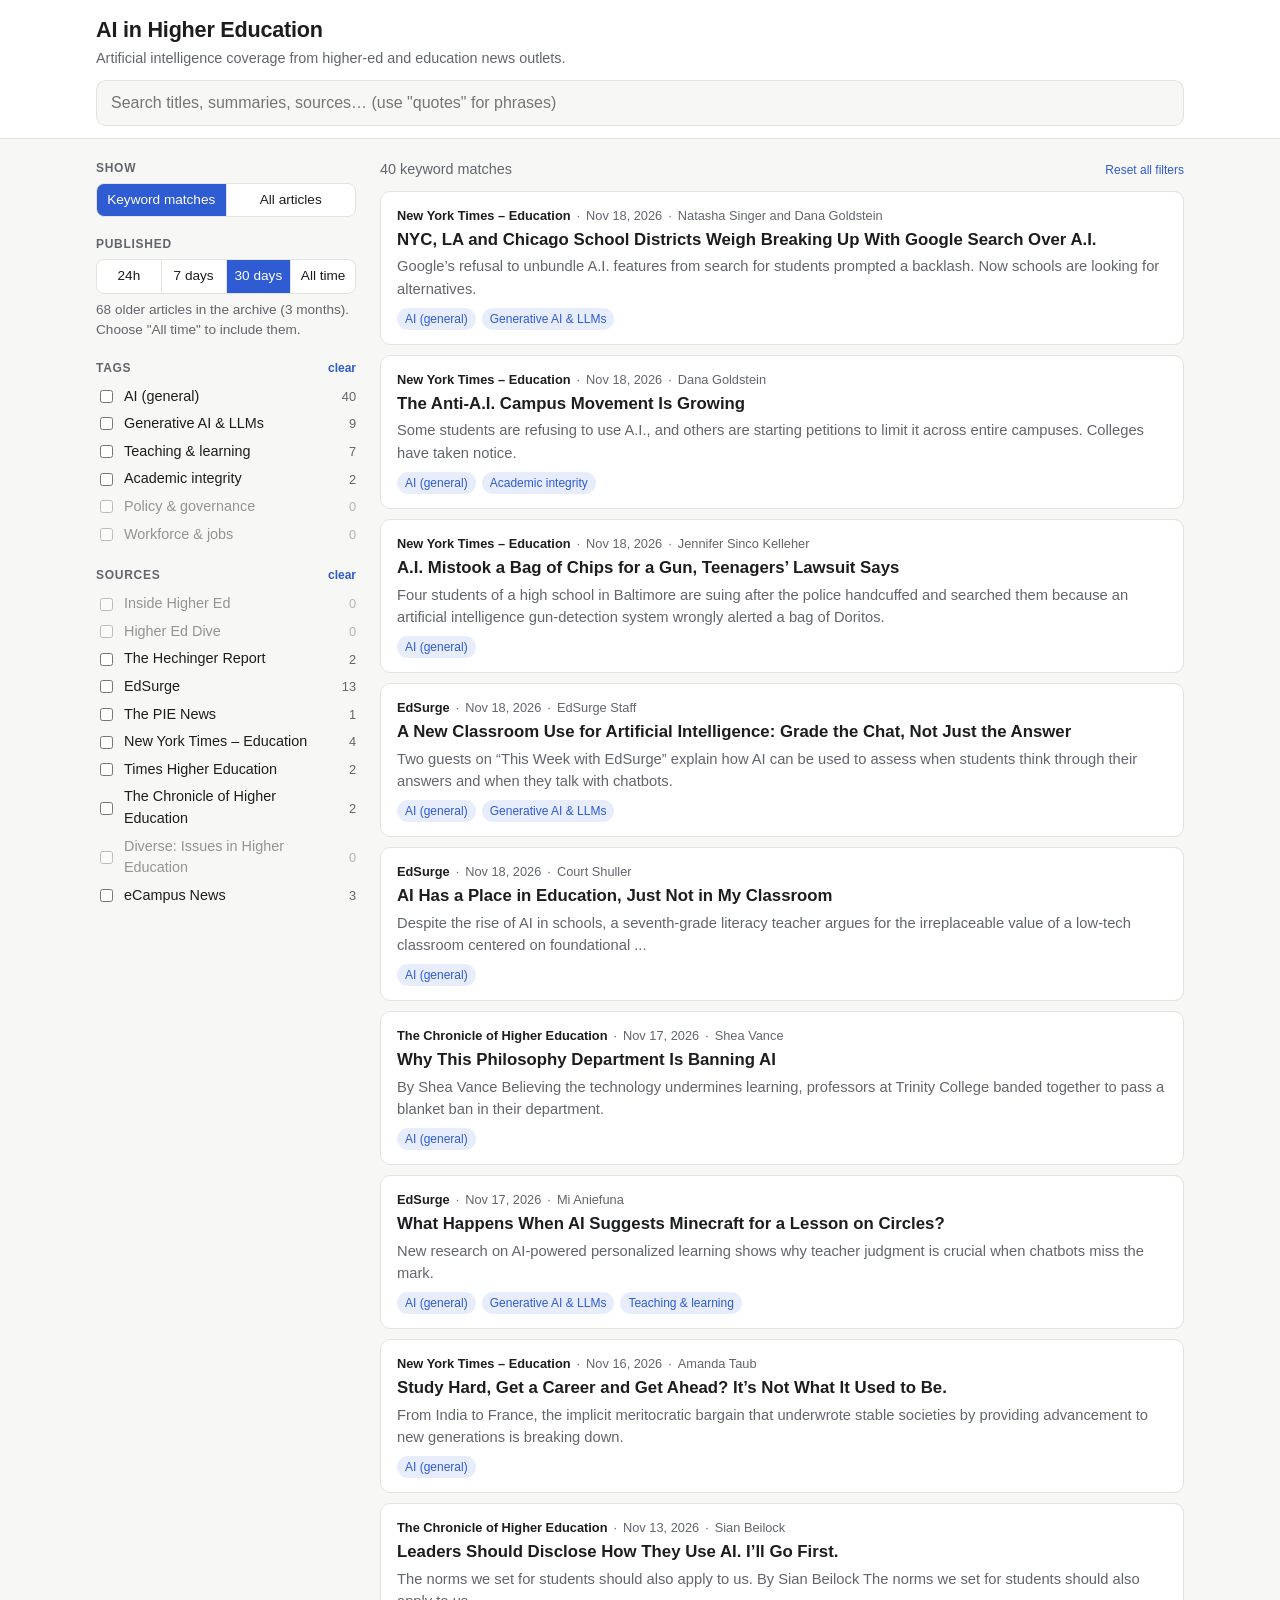
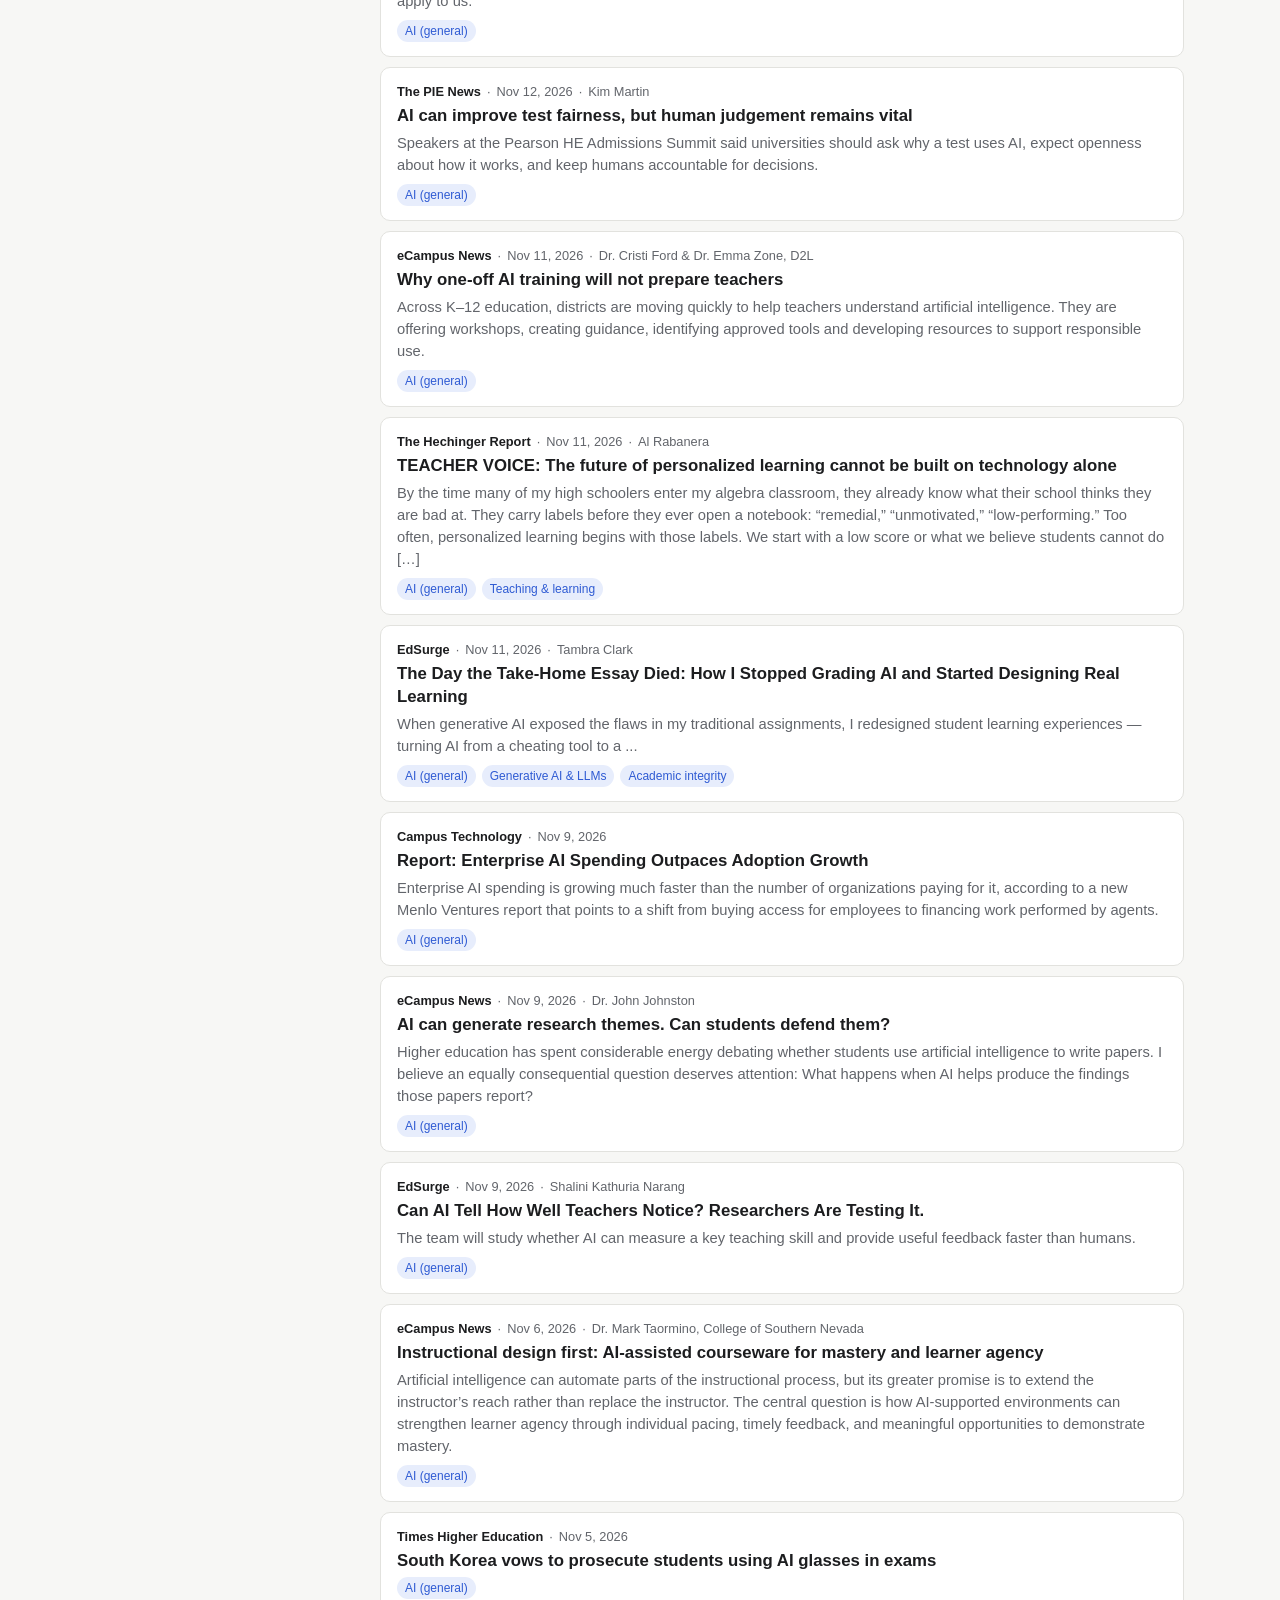
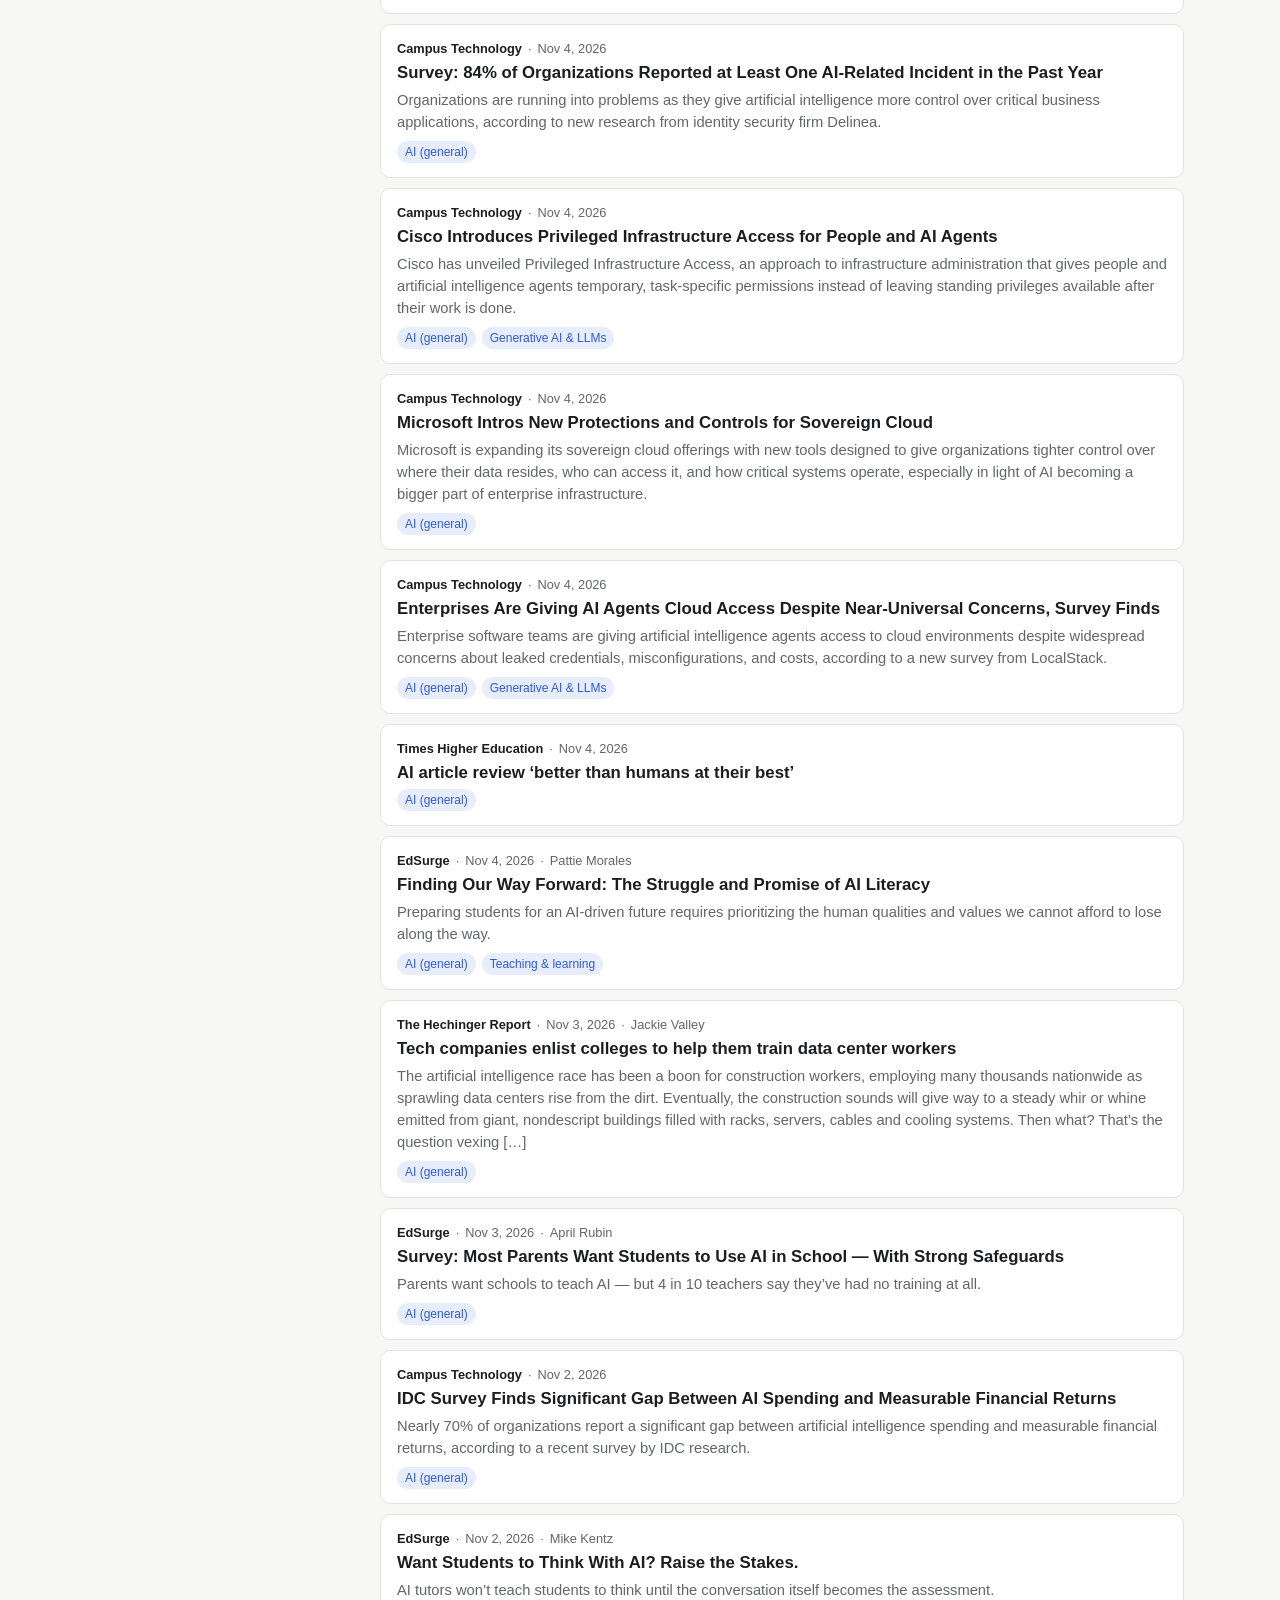
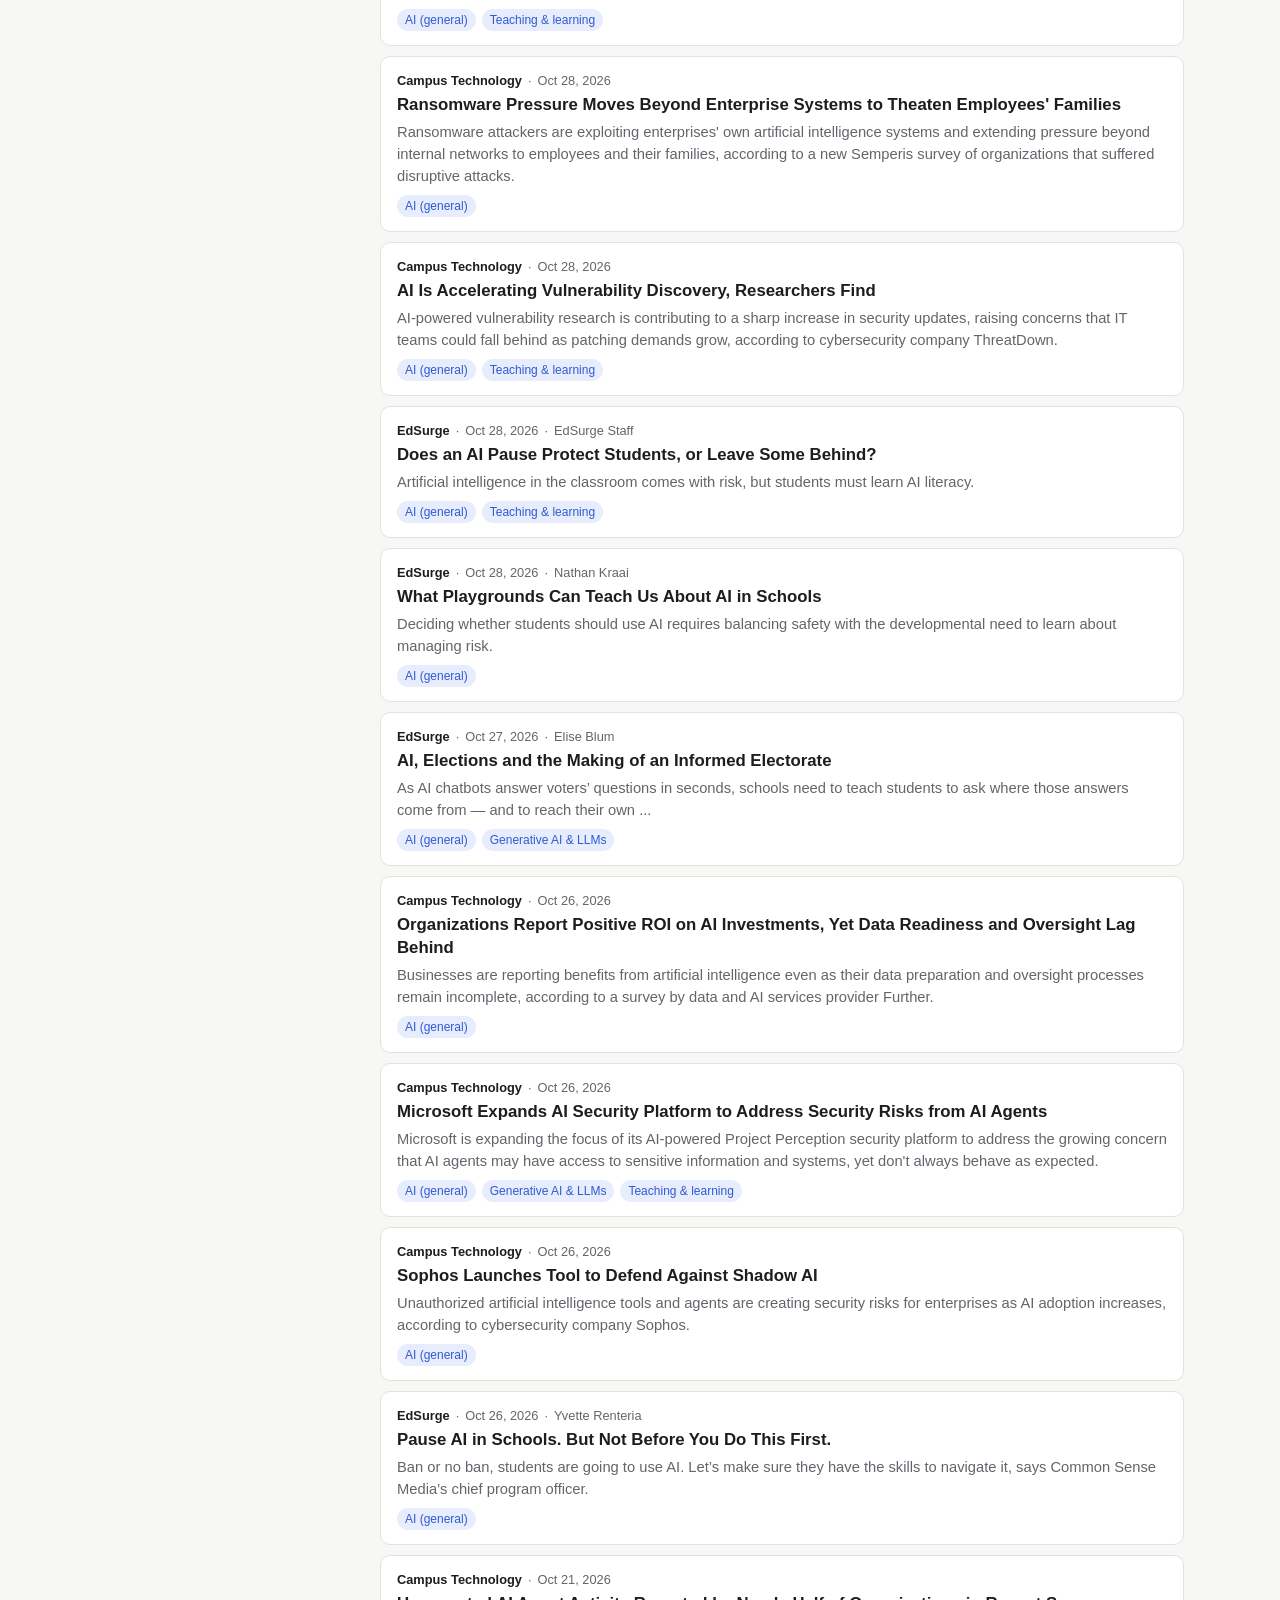
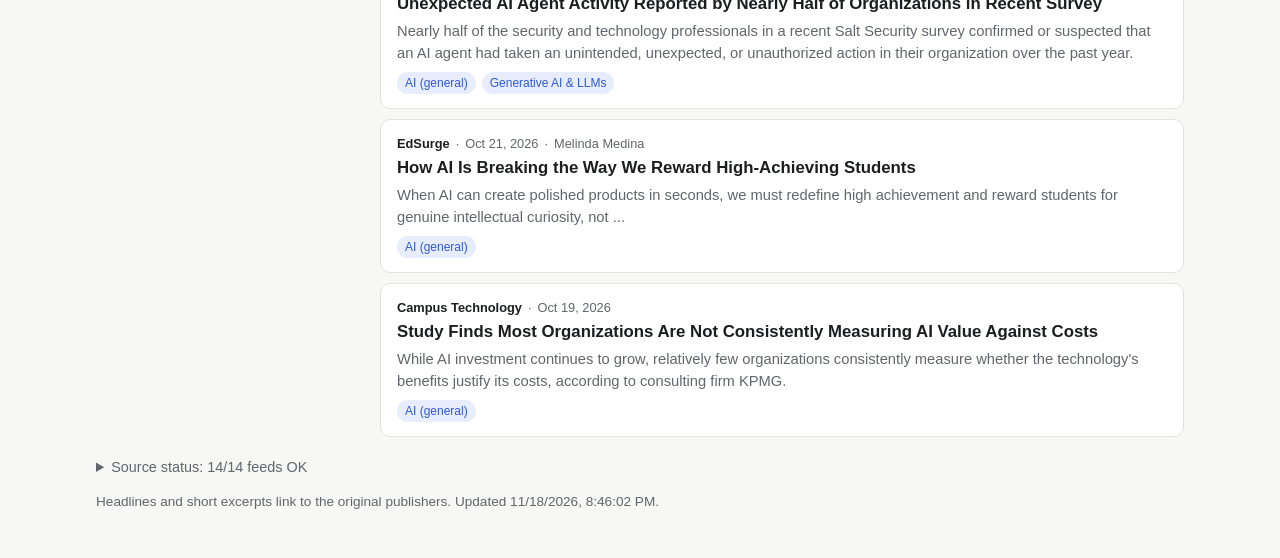
==== commit f61307e0: "Make site root redirect to the default aggregator /news-aggregator/ now redirects to the topic marke" ====
--- a/docs/index.html
+++ b/docs/index.html
@@ -2,55 +2,13 @@
 <html lang="en">
 <head>
   <meta charset="utf-8">
-  <meta name="viewport" content="width=device-width, initial-scale=1">
-  <title>News Aggregators</title>
-  <meta name="description" content="Daily keyword-tagged news aggregators">
-  <link rel="stylesheet" href="assets/style.css">
+  <!-- Generated by `newscanner run`: redirects to the default aggregator (set `default: true` in its YAML). -->
+  <title>AI in Higher Education</title>
+  <meta http-equiv="refresh" content="0; url=AI-HE/">
+  <link rel="canonical" href="AI-HE/">
+  <script>location.replace("AI-HE/" + location.search + location.hash);</script>
 </head>
 <body>
-  <header class="site-header">
-    <div class="wrap header-row hub-header">
-      <div class="brand">
-        <h1>News Aggregators</h1>
-        <p class="muted">Daily, keyword-tagged news collections. Pick one to search and filter.</p>
-      </div>
-    </div>
-  </header>
-
-  <main class="wrap hub">
-    <ul id="topics" class="hub-list"></ul>
-    <p id="empty" class="empty" hidden>No aggregators published yet.</p>
-  </main>
-
-  <script>
-  (async () => {
-    const esc = (s) => String(s ?? "").replace(/[&<>"']/g, (c) => ({ "&": "&amp;", "<": "&lt;", ">": "&gt;", '"': "&quot;", "'": "&#39;" }[c]));
-    let manifest;
-    try {
-      manifest = await (await fetch("data/manifest.json", { cache: "no-cache" })).json();
-    } catch {
-      document.getElementById("empty").hidden = false;
-      return;
-    }
-    const fmt = new Intl.DateTimeFormat(undefined, { dateStyle: "medium", timeStyle: "short" });
-    document.getElementById("topics").innerHTML = manifest.topics.map((t) => {
-      const active = t.sources.filter((s) => s.state !== "disabled");
-      const ok = active.filter((s) => s.state === "ok").length;
-      const archived = (t.archive || []).reduce((n, m) => n + m.count, 0);
-      return `<li class="card hub-card">
-        <h2><a href="${encodeURIComponent(t.slug)}/">${esc(t.title)}</a></h2>
-        <p>${esc(t.description)}</p>
-        <div class="meta">
-          <span><strong>${t.match_count}</strong> keyword matches</span><span>·</span>
-          <span>${t.article_count} articles (last ${t.retention_days || 30} days)</span><span>·</span>
-          <span>${archived} archived</span><span>·</span>
-          <span>${ok}/${active.length} sources OK</span><span>·</span>
-          <span>updated ${esc(fmt.format(new Date(t.updated_at)))}</span>
-        </div>
-      </li>`;
-    }).join("");
-    document.getElementById("empty").hidden = manifest.topics.length > 0;
-  })();
-  </script>
+  <p>Redirecting to <a href="AI-HE/">AI in Higher Education</a>…</p>
 </body>
 </html>
